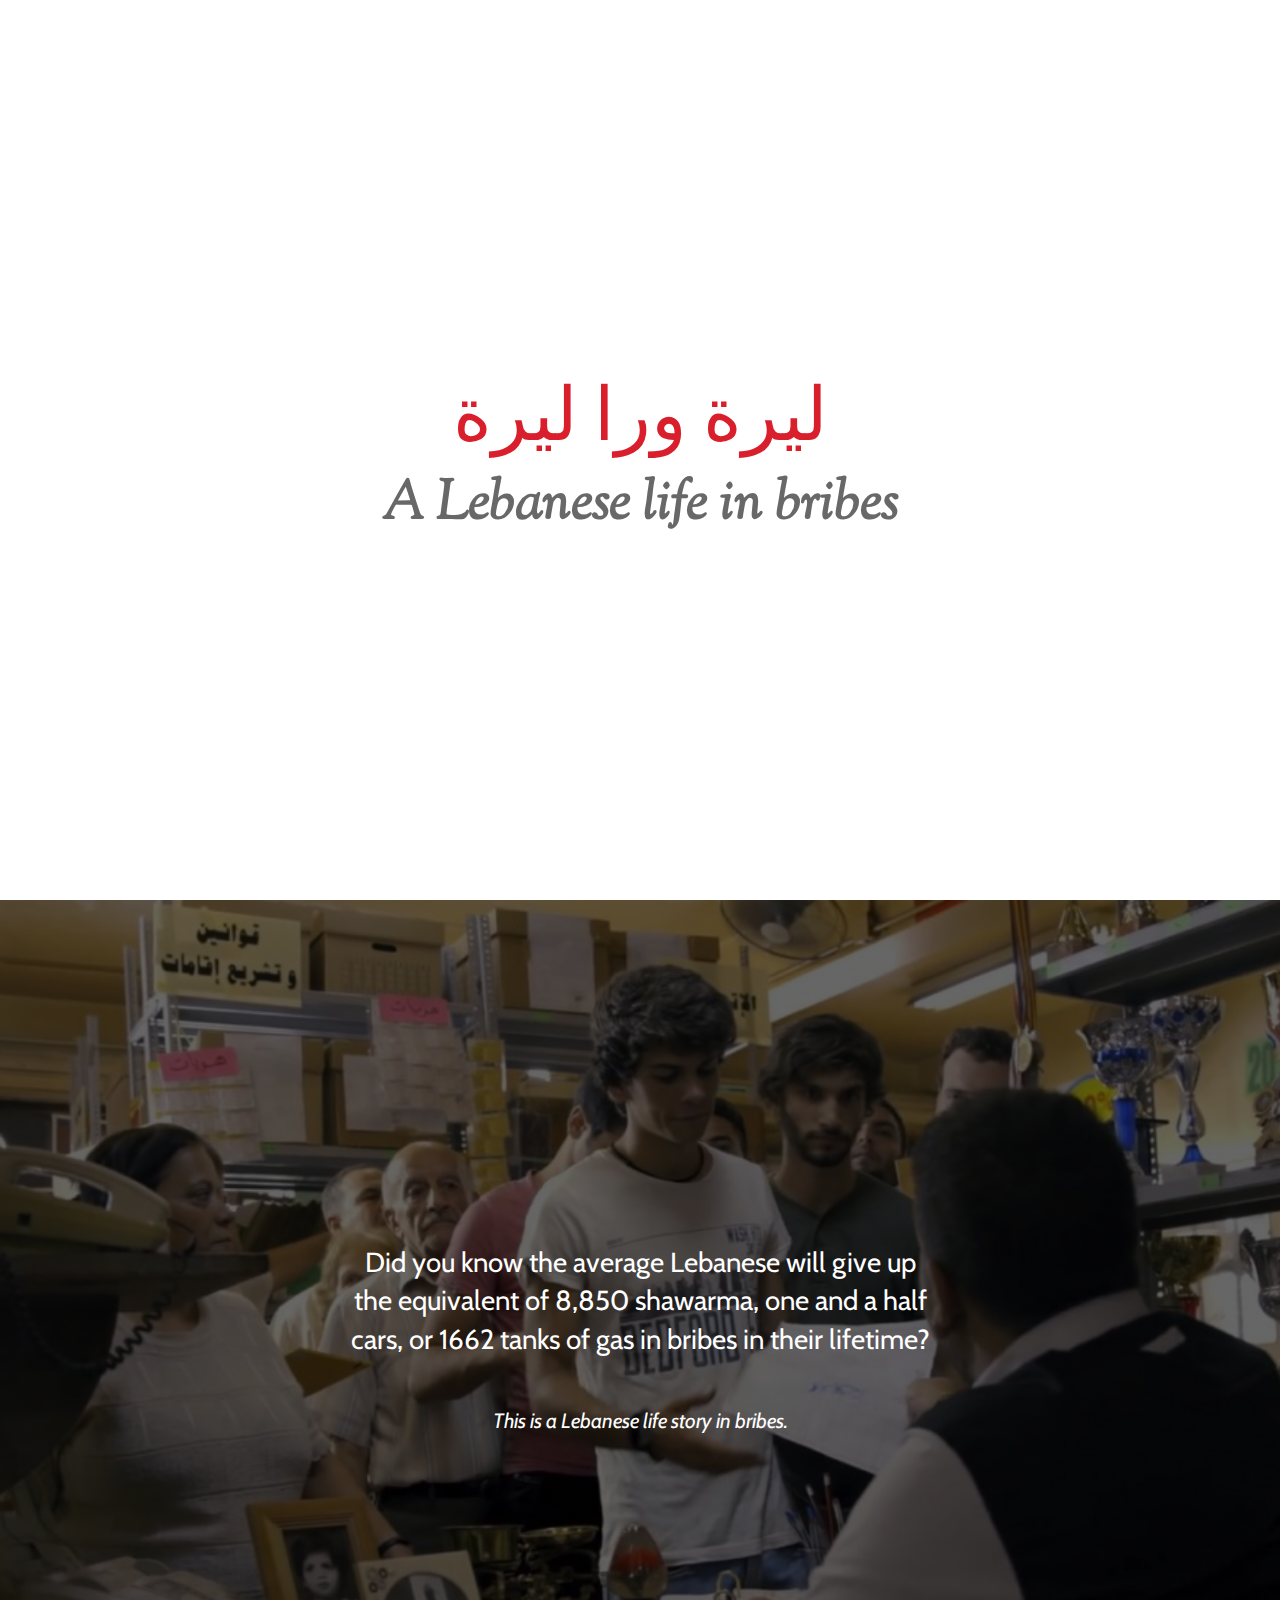
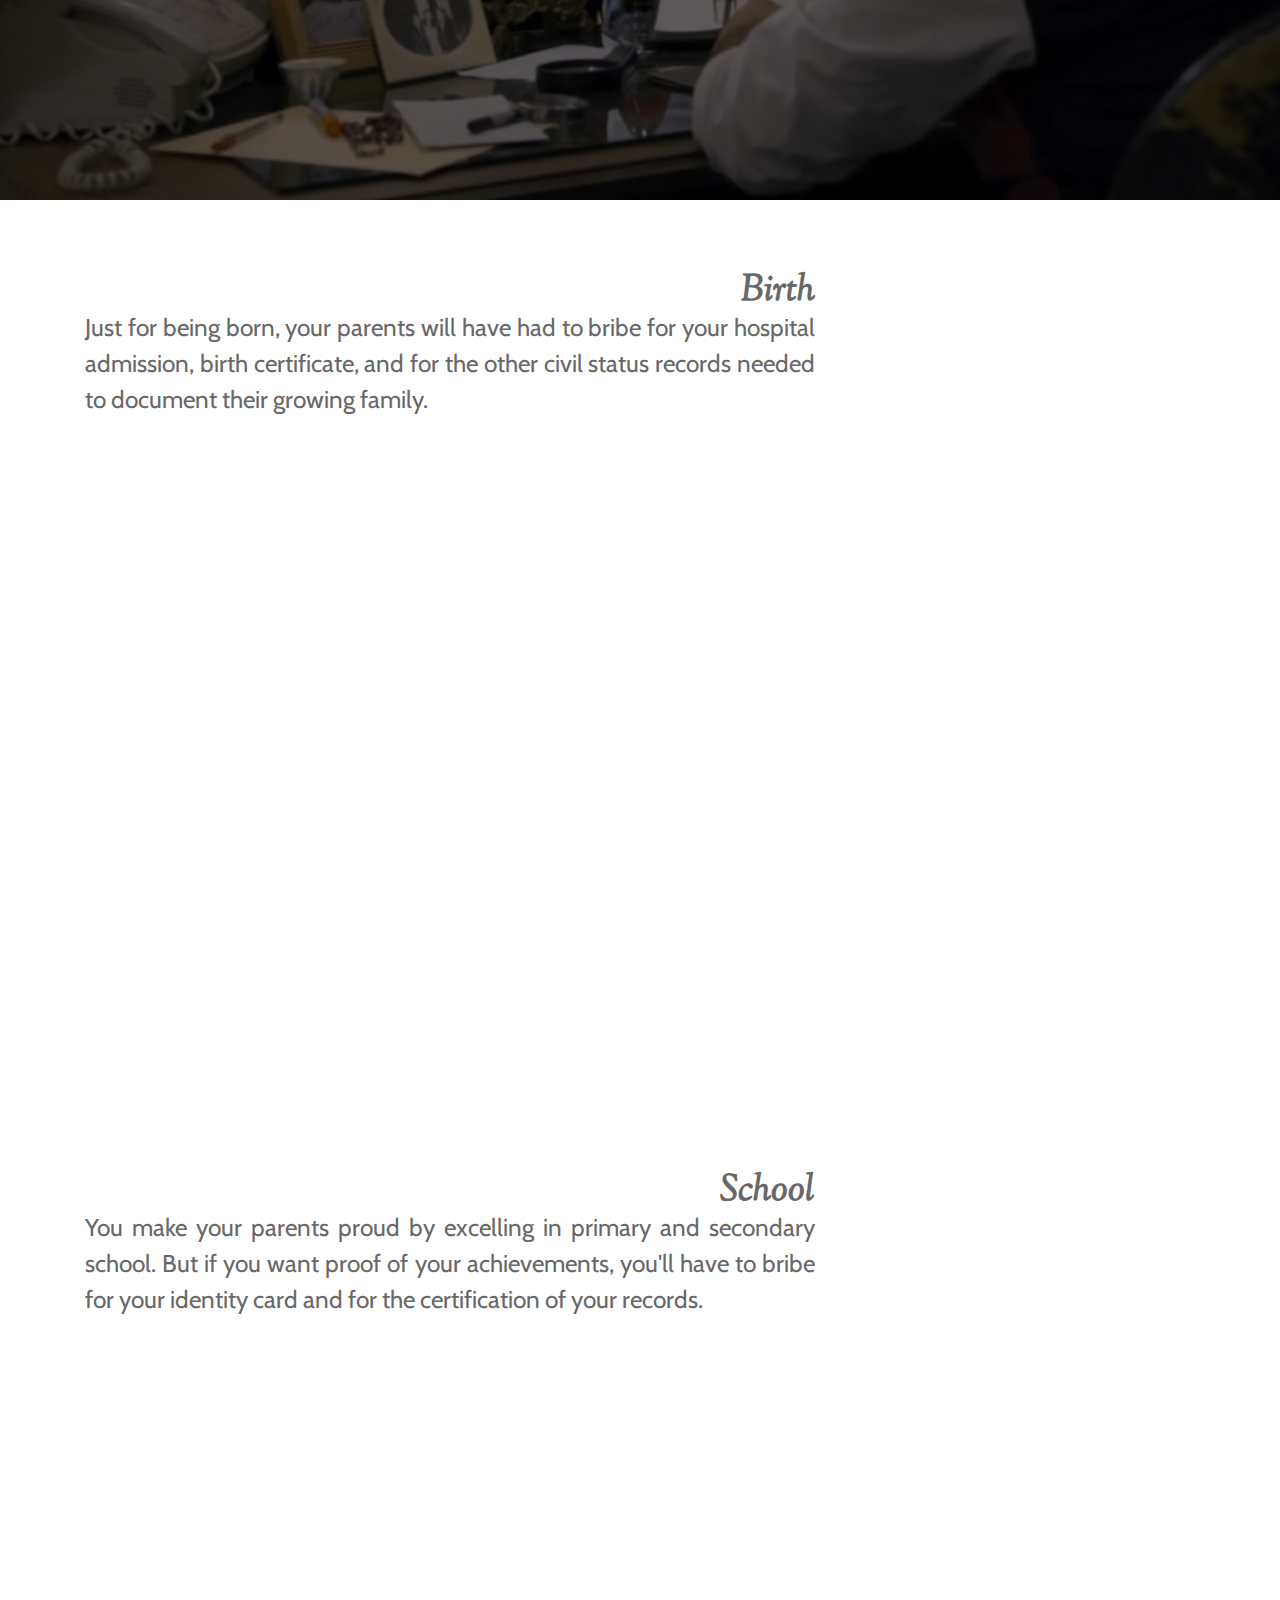
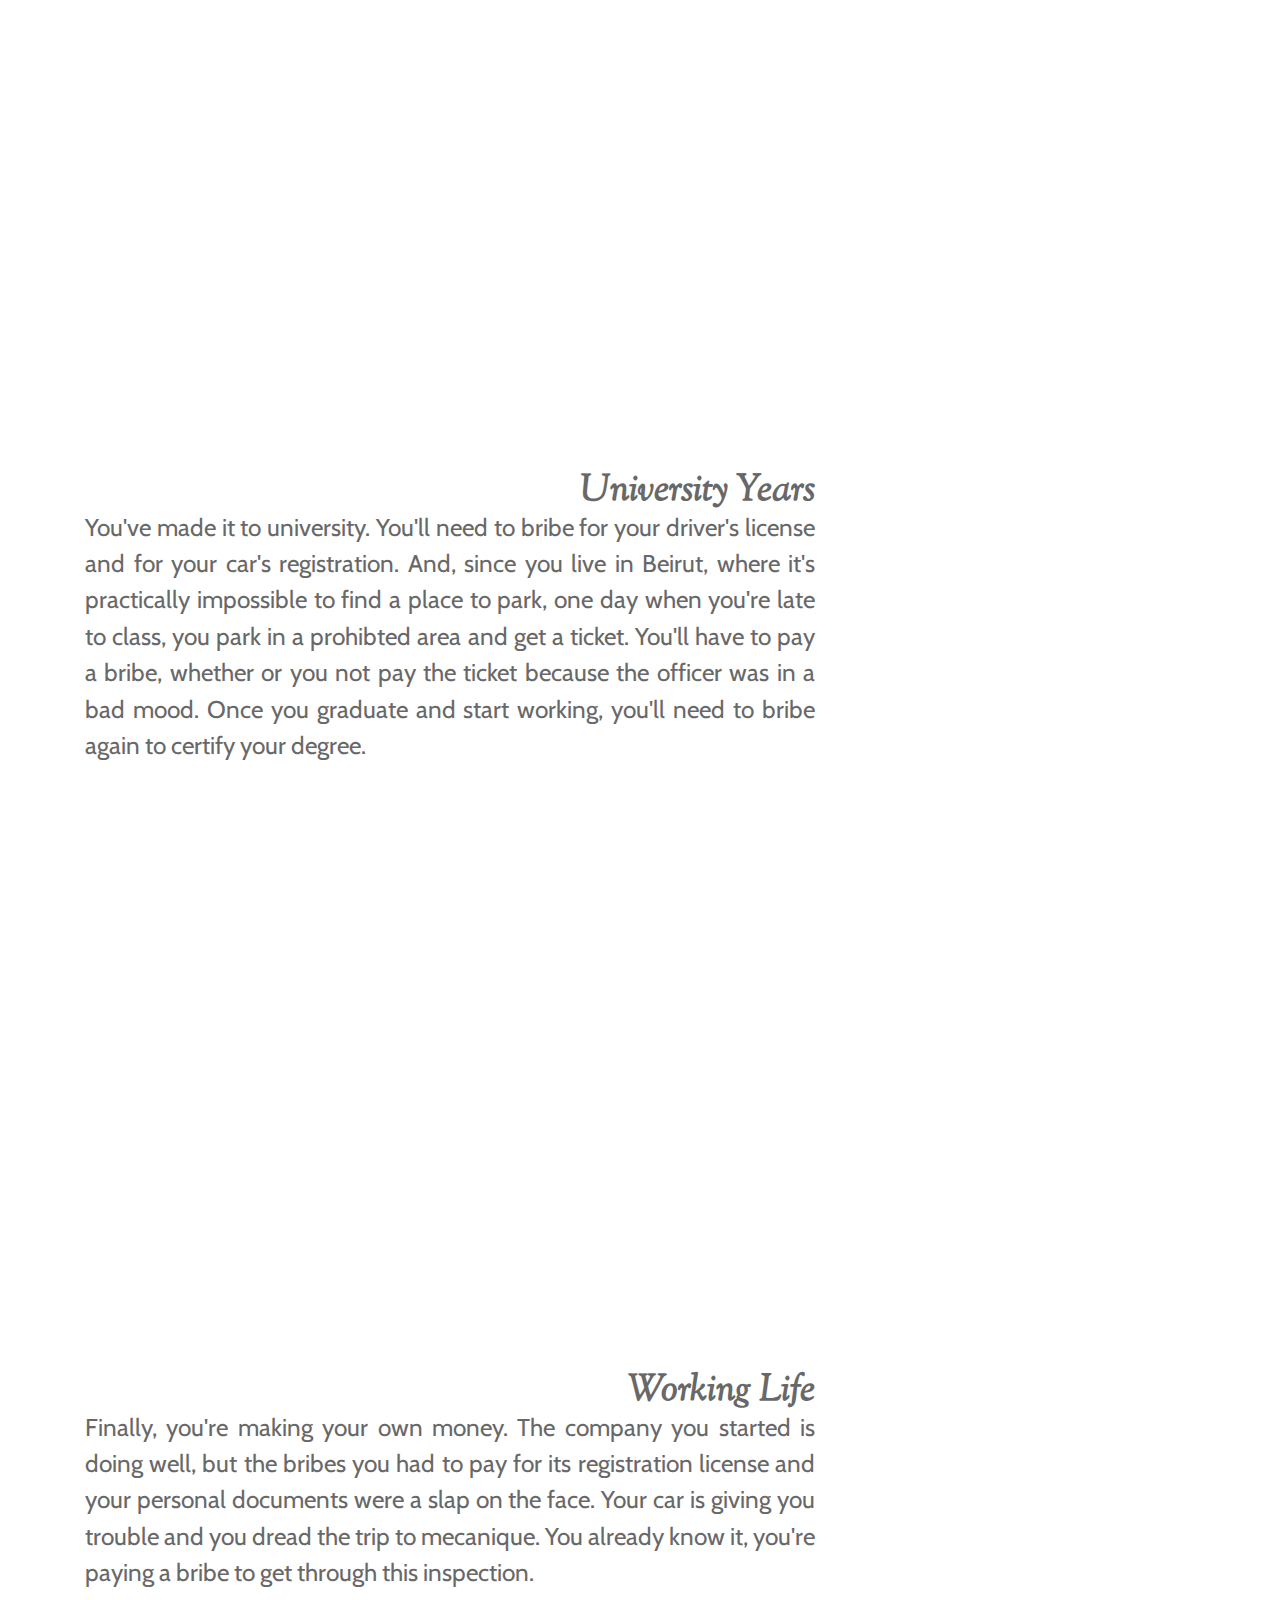
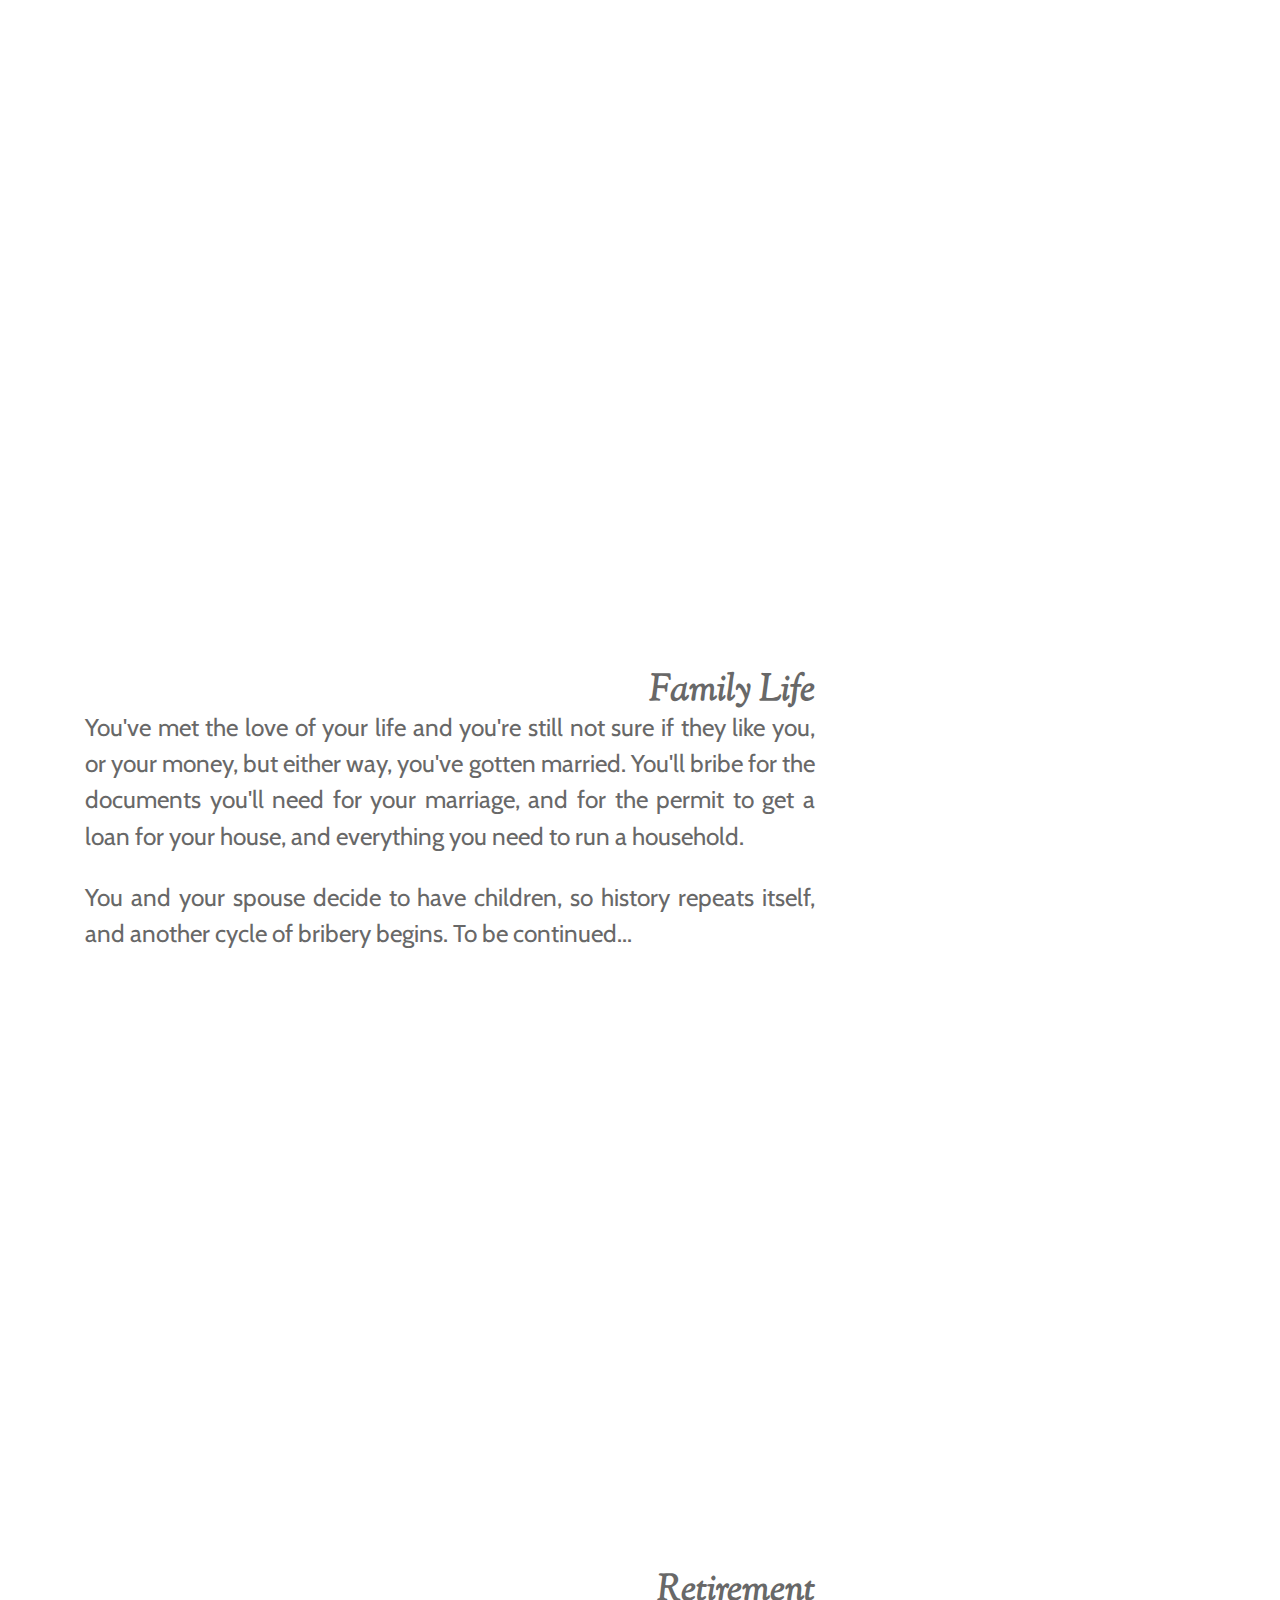
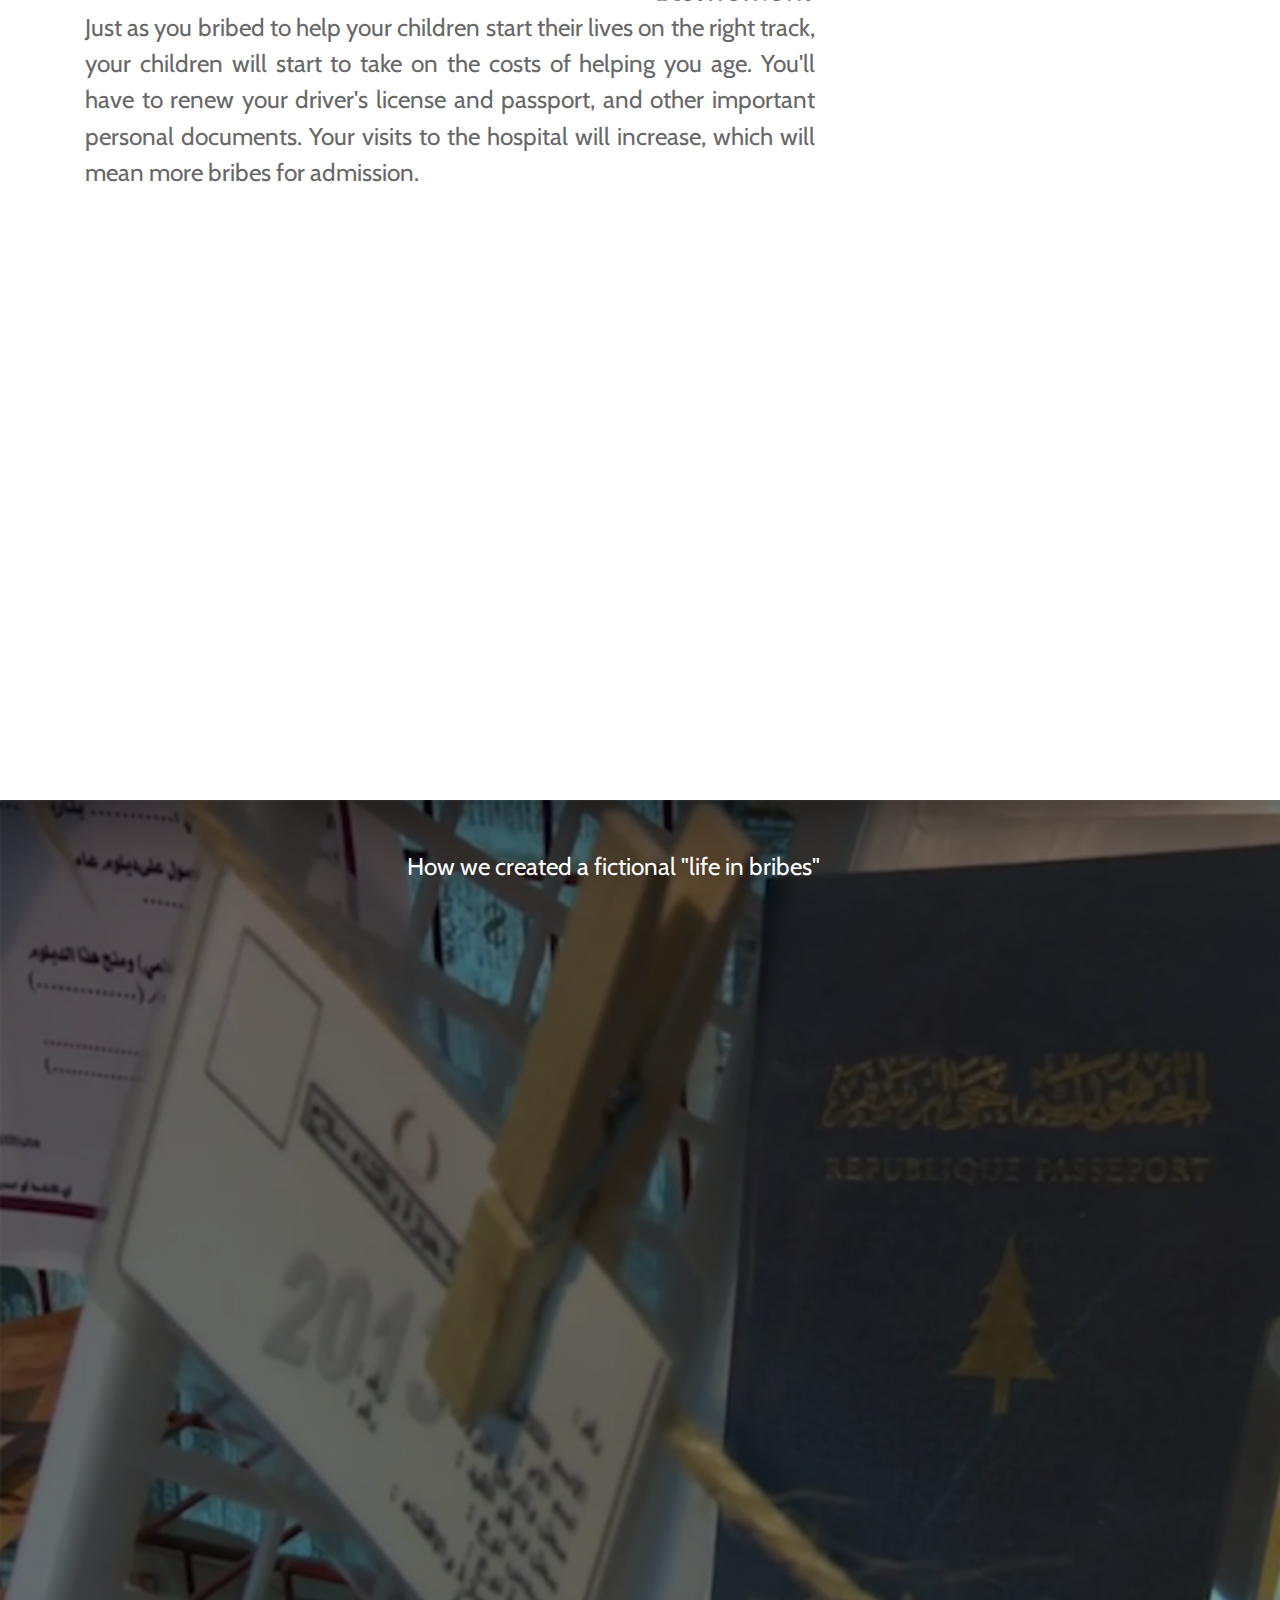
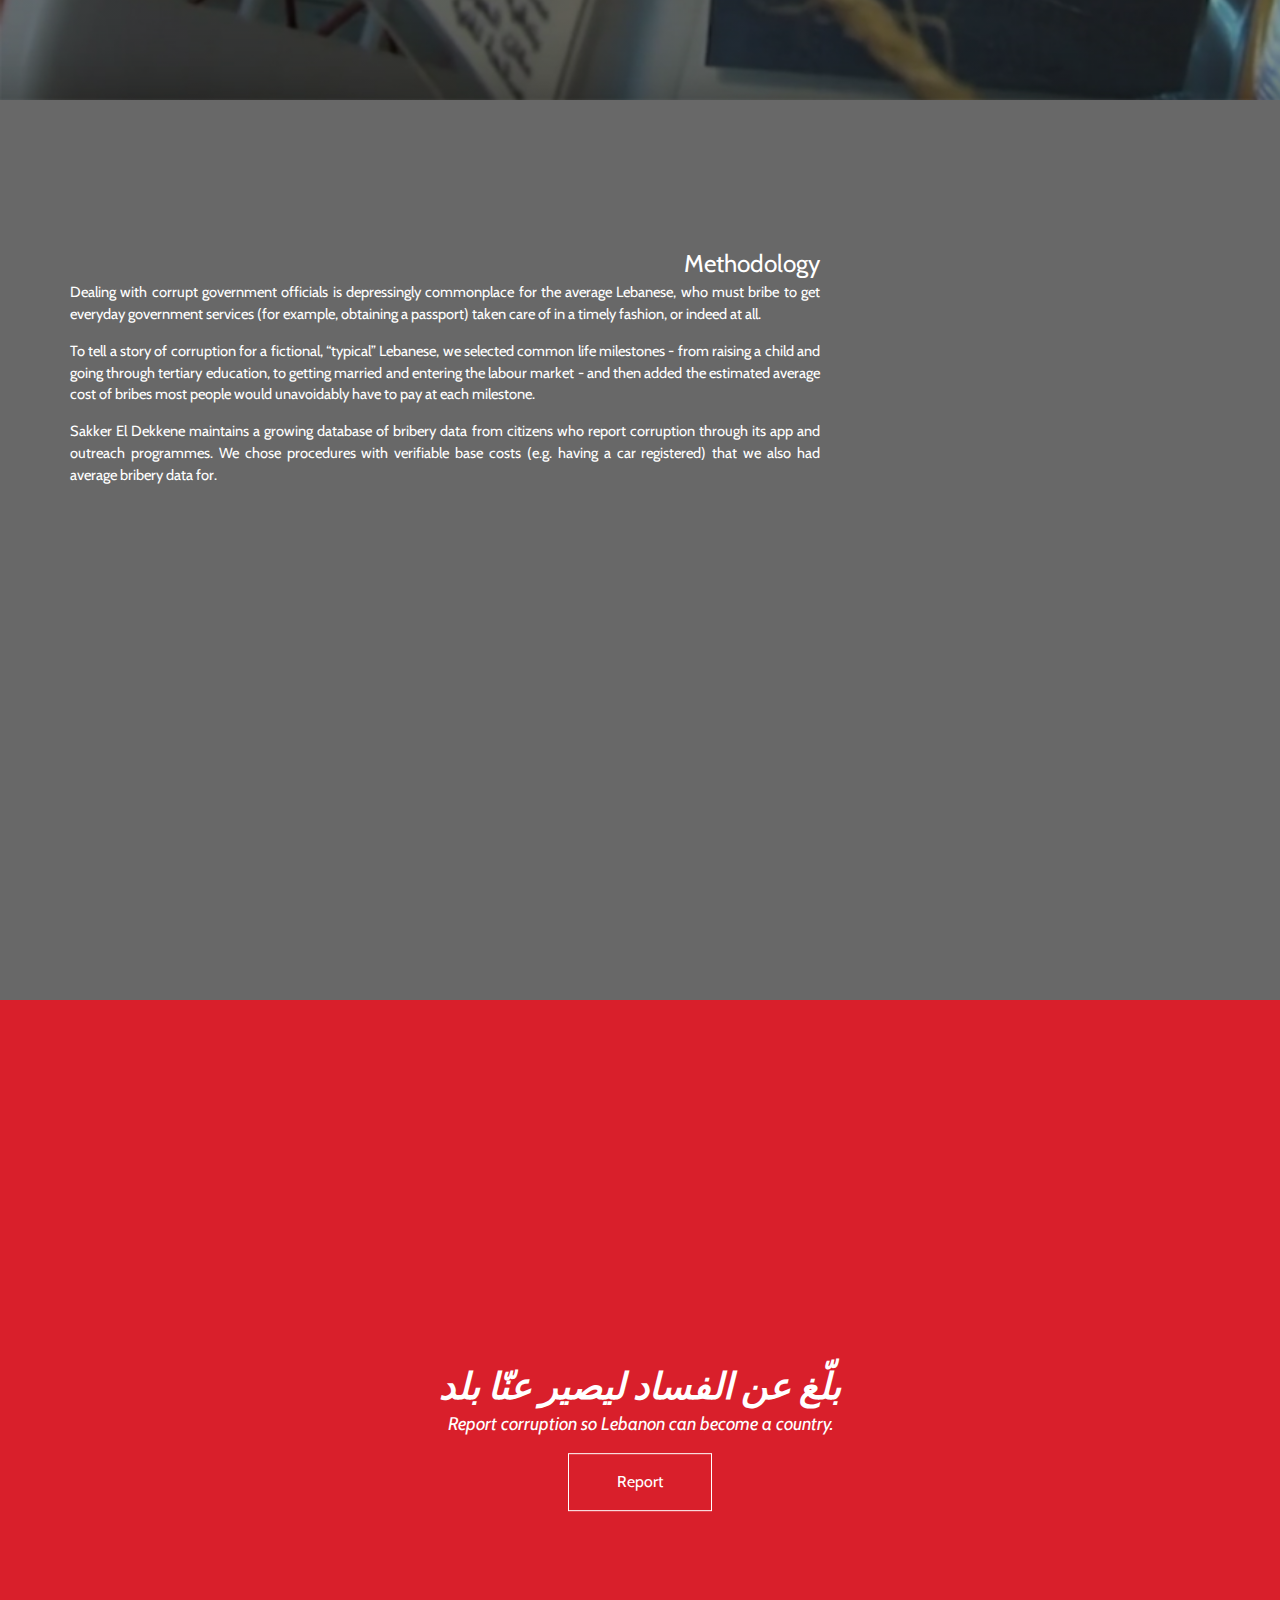
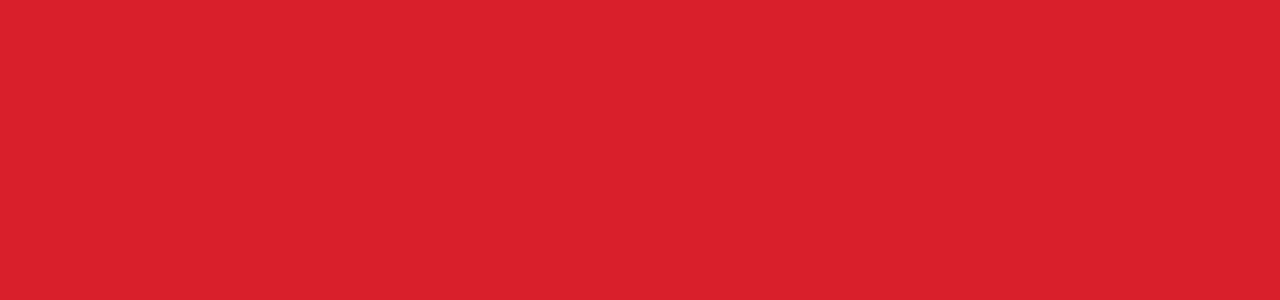
==== index.html @ 716c4559 "first commit" ====
<!DOCTYPE html>
<html xmlns="http://www.w3.org/1999/xhtml">
<head>
  <meta http-equiv="Content-Type" content="text/html; charset=utf-8" />
  <meta name="viewport" content="width=device-width, initial-scale=1, maximum-scale=1">
  <title>A Lebanese life in bribes</title>
  <!-- bower --> 
  <script src="bower_components/jquery/dist/jquery.min.js"></script>
  <script src="bower_components/d3/d3.min.js"></script>
  <script src="bower_components/jquery-countTo/jquery.countTo.js"></script>
  <script src="bower_components/bootstrap/dist/js/bootstrap.min.js"></script>
  <link href='bower_components/bootstrap/dist/css/bootstrap.min.css' rel='stylesheet'/>
  <script src="bower_components/waypoints/lib/jquery.waypoints.min.js"></script>
  <script src="bower_components/waypoints/lib/shortcuts/sticky.min.js"></script>
  <link href='css/style.min.css' rel='stylesheet'/>
</head>
<body>
  <section class="parent fullHeight">
    <div class="child">
      <h1>ليرة ورا ليرة</h1>
      <h2>A Lebanese life in bribes</h2>
    </div>
  </section>
  <section class="section parent fullHeight" id="hero">
     <div class="child">
      <div class="lead">
        <p>
          Did you know the average Lebanese will give up the equivalent of 8,850 shawarma, one and a half cars, or 1662 tanks of gas in bribes in their lifetime?
        </p>
        <p class="small">
          This is a Lebanese life story in bribes. 
        </p> 
      </div>
    </div>
  </section>
  <section class="stages">
      <div class="container">
        <div class="col-md-8">
          <div id="stage-birth" class="fullHeight fullHeightReset">
           <h2>Birth</h2>
            <p>
              Just for being born, your parents will have had to bribe for your hospital admission, birth certificate, and for the other civil status records needed to document their growing family. 
            </p>
          </div>
          <div id = "stage-school" class=" fullHeight fullHeightReset">
            <h2>School</h2>
            <p>
              You make your parents proud by excelling in primary and secondary school. But if you want proof of your achievements, you'll have to bribe for your identity card and for the certification of your records. 
            </p>
          </div>
          <div id="stage-university" class="fullHeight fullHeightReset">
            <h2>University Years</h2>
            <p>
              You've made it to university. You'll need to bribe for your driver's license and for your car's registration. And, since you live in Beirut, where it's practically impossible to find a place to park, one day when you're late to class, you park in a prohibted area and get a ticket. You'll have to pay a bribe, whether or you not pay the ticket because the officer was in a bad mood. Once you graduate and start working, you'll need to bribe again to certify your degree. 
            </p>
          </div>
          <div id="stage-workingLife" class="fullHeight fullHeightReset">
            <h2>Working Life</h2>
            <p>
              Finally, you're making your own money. The company you started is doing well, but the bribes you had to pay for its registration license and your personal documents were a slap on the face. Your car is giving you trouble and you dread the trip to mecanique. You already know it, you're paying a bribe to get through this inspection. 
            </p>
          </div>
          <div id="stage-familyLife" class="fullHeight fullHeightReset">
            <h2>Family Life</h2>
            <p>
              You've met the love of your life and you're still not sure if they like you, or your money, but either way, you've gotten married. You'll bribe for the documents you'll need for your marriage, and for the permit to get a loan for your house, and everything you need to run a household. 
            </p>
            <p>
              You and your spouse decide to have children, so history repeats itself, and another cycle of bribery begins. To be continued... 
            </p> 
          </div>
          <div id="stage-retirement" class="fullHeight fullHeightReset">
            <h2>Retirement</h2>
            <p>
              Just as you bribed to help your children start their lives on the right track, your children will start to take on the costs of helping you age. You'll have to renew your driver's license and passport, and other important personal documents. Your visits to the hospital will increase, which will mean more bribes for admission. 
            </p>
          </div>
        </div>
      <div class="col-md-4" > 
        <div id="data">
        </div>       
      </div>
    </div>
  </section>
  <section class="section fullHeight" id="breakdown">
    <div class="container">
      <div class="row">
        <div class="col-md-8">
        <h3>How we created a fictional "life in bribes"</h3>
        <div id="treemap"></div>


        </div>
      </div>
    </div>
  </section>
    <section class="section fullHeight" id="methodology">
    <div class="container">
      <div class="row">
        <div class="col-md-8">
          <h3>Methodology</h3>
          <p>
            Dealing with corrupt government officials is depressingly commonplace for the average Lebanese, who must bribe to get everyday government services (for example, obtaining a passport) taken care of in a timely fashion, or indeed at all.
          </p>
          <p>
             To tell a story of corruption for a fictional, “typical” Lebanese, we selected common life milestones - from raising a child and going through tertiary education, to getting married and entering the labour market - and then added the estimated average cost of bribes most people would unavoidably have to pay at each milestone. 
          </p>
          <p>
            Sakker El Dekkene maintains a growing database of bribery data from citizens who report corruption through its app and outreach programmes. We chose procedures with verifiable base costs (e.g. having a car registered) that we also had average bribery data for. 
          </p>


        </div>
      </div>
    </div>
  </section>
  <section class="section parent fullHeight report" id="callToAction">
    <div class="child">
      <h2>بلّغ عن الفساد ليصير عنّا بلد</h2>
      <h3>Report corruption so Lebanon can become a country.</h3>
      <div class="report-buttons">
        <a class="reportButton" href="https://www.sakkera.com/" target="_blank" title="Sakkera">
          Report
        </a>
      </div>
    </div>
  </section>
  <footer  class="footer visible-xs visible-sm" id="footer">
    <div class="container">
      <div class="col-md-12" id="mobileCounter">
        <!-- mobile --> 
      </div>
    </div>
  </footer>
<!-- do not delete! -->
<!-- <footer class="invisible">
  <aside>
  </aside>
</footer>   -->
<script src="js/main.js"></script>
<script src="js/treemap.js"></script>
</body>
</html>
---- css/style.min.css ----
@import "https://fonts.googleapis.com/css?family=Sorts+Mill+Goudy|Cabin:400,400italic";html,body,div,span,applet,object,iframe,h1,h2,h3,h4,h5,h6,p,blockquote,pre,a,abbr,acronym,address,big,cite,code,del,dfn,em,img,ins,kbd,q,s,samp,small,strike,strong,sub,sup,tt,var,b,u,i,center,dl,dt,dd,ol,ul,li,fieldset,form,label,legend,table,caption,tbody,tfoot,thead,tr,th,td,article,aside,canvas,details,embed,figure,figcaption,footer,header,hgroup,menu,nav,output,ruby,section,summary,time,mark,audio,video{margin:0;padding:0;border:0;font-size:100%;font:inherit;vertical-align:baseline}article,aside,details,figcaption,figure,footer,header,hgroup,menu,nav,section{display:block}body{line-height:1}ol,ul{list-style:none}blockquote,q{quotes:none}blockquote:before,blockquote:after,q:before,q:after{content:'';content:none}table{border-collapse:collapse;border-spacing:0}.serif{font-family:'Sorts Mill Goudy',serif}.sansSerif{font-family:Cabin,sans-serif}.italic{font-style:italic}body{margin:0;color:#686868;line-height:1.5;font-size:16px;font-family:Cabin,sans-serif}h1{color:#d91f2b;font-size:4em;margin:0;text-align:center;font-family:'Sorts Mill Goudy',serif}h2{color:#686868;font-size:3em;font-weight:700;text-align:center;font-style:italic;margin-top:0;font-family:'Sorts Mill Goudy',serif;line-height:1}p{padding-bottom:1em}.stuck{margin:0;height:auto;position:fixed;top:0;z-index:10000;padding-top:2em}.table,#runningTotal{font-size:.6em;margin-left:2em;color:#b1b1b1}#runningTotal{padding-left:.5em}.table>tbody>tr>td,.table>tbody>tr>th,.table>tfoot>tr>td,.table>tfoot>tr>th,.table>thead>tr>td,.table>thead>tr>th{border-color:#cbcacb}table.hidden{display:none}table.visible{display:inline}.fullHeight{height:100vh!important}.parent{position:relative!important}.child{position:absolute!important;top:50%!important;left:50%!important;transform:translate(-50%,-50%)!important}#stage-birth h2,#stage-school h2,#stage-university h2,#stage-workingLife h2,#stage-familyLife h2,#stage-retirement h2{margin-bottom:0;text-align:right;font-size:1.5em;padding-top:2em}section#hero{background-image:linear-gradient(rgba(0,0,0,.6),rgba(0,0,0,.6)),url(../assets/hero.jpg);background-size:cover;position:relative;color:#fff!important}section#breakdown{background-image:linear-gradient(rgba(0,0,0,.4),rgba(0,0,0,.4)),url(../assets/breakdown.jpg);background-size:cover;position:relative;color:#fff!important}section#hero p.small{color:#fff!important;font-size:75%;padding-top:1em;font-style:italic}div.lead{font-size:1.5em;padding:1em;margin:0 auto;text-align:center}section div{font-size:1.15em;text-align:justify}table#table-breakdown{font-size:.25em}section#methodology{background:#686868;color:#fff}section#methodology h3,section#breakdown h3{color:#fff;text-align:right;margin-top:2em}section#methodology p{font-size:.6em}section.report{background:#d91f2b;color:#fff;padding:4em 0 6em 0;text-align:center}section.report h2{font-size:2em;color:#fff}section.report h3{font-size:1em;font-weight:400;font-style:italic;text-align:center}div.report-buttons{margin:0 auto;text-align:center}a.reportButton,a.methodologyButton{border:1px solid #fff;display:inline-block;padding:1em 3em;background:#d91f2b;color:#fff;margin:1em;font-size:.75em;font-family:Cabin,sans-serif;text-decoration:none}a.reportButton:hover,a.reportButton:focus,a.reportButton:active,a.methodologyButton:hover,a.methodologyButton:focus,a.methodologyButton:active{background:#fff;color:#d91f2b}footer{background:#d91f2b;padding:1em;color:#fff}.birth,.school,.university,.workingLife,.familyLife,.retirement{opacity:0}.invisible{border:none}@media (max-width:768px){h1{font-size:3em}h2{font-size:2em}div.lead{width:100%;font-size:1.25em;font-weight:700;padding:0}.child{width:90%}div.inner p{font-size:14px}div.lead .small{font-size:100%}div.inner{width:initial}section div{padding:initial;font-size:1em}section div.child{padding:0;top:40%!important}div.report-buttons{padding-top:0}section.report h2,section.report h3{margin-bottom:0}}@media (min-width:768px){div.inner p{font-size:1em}}
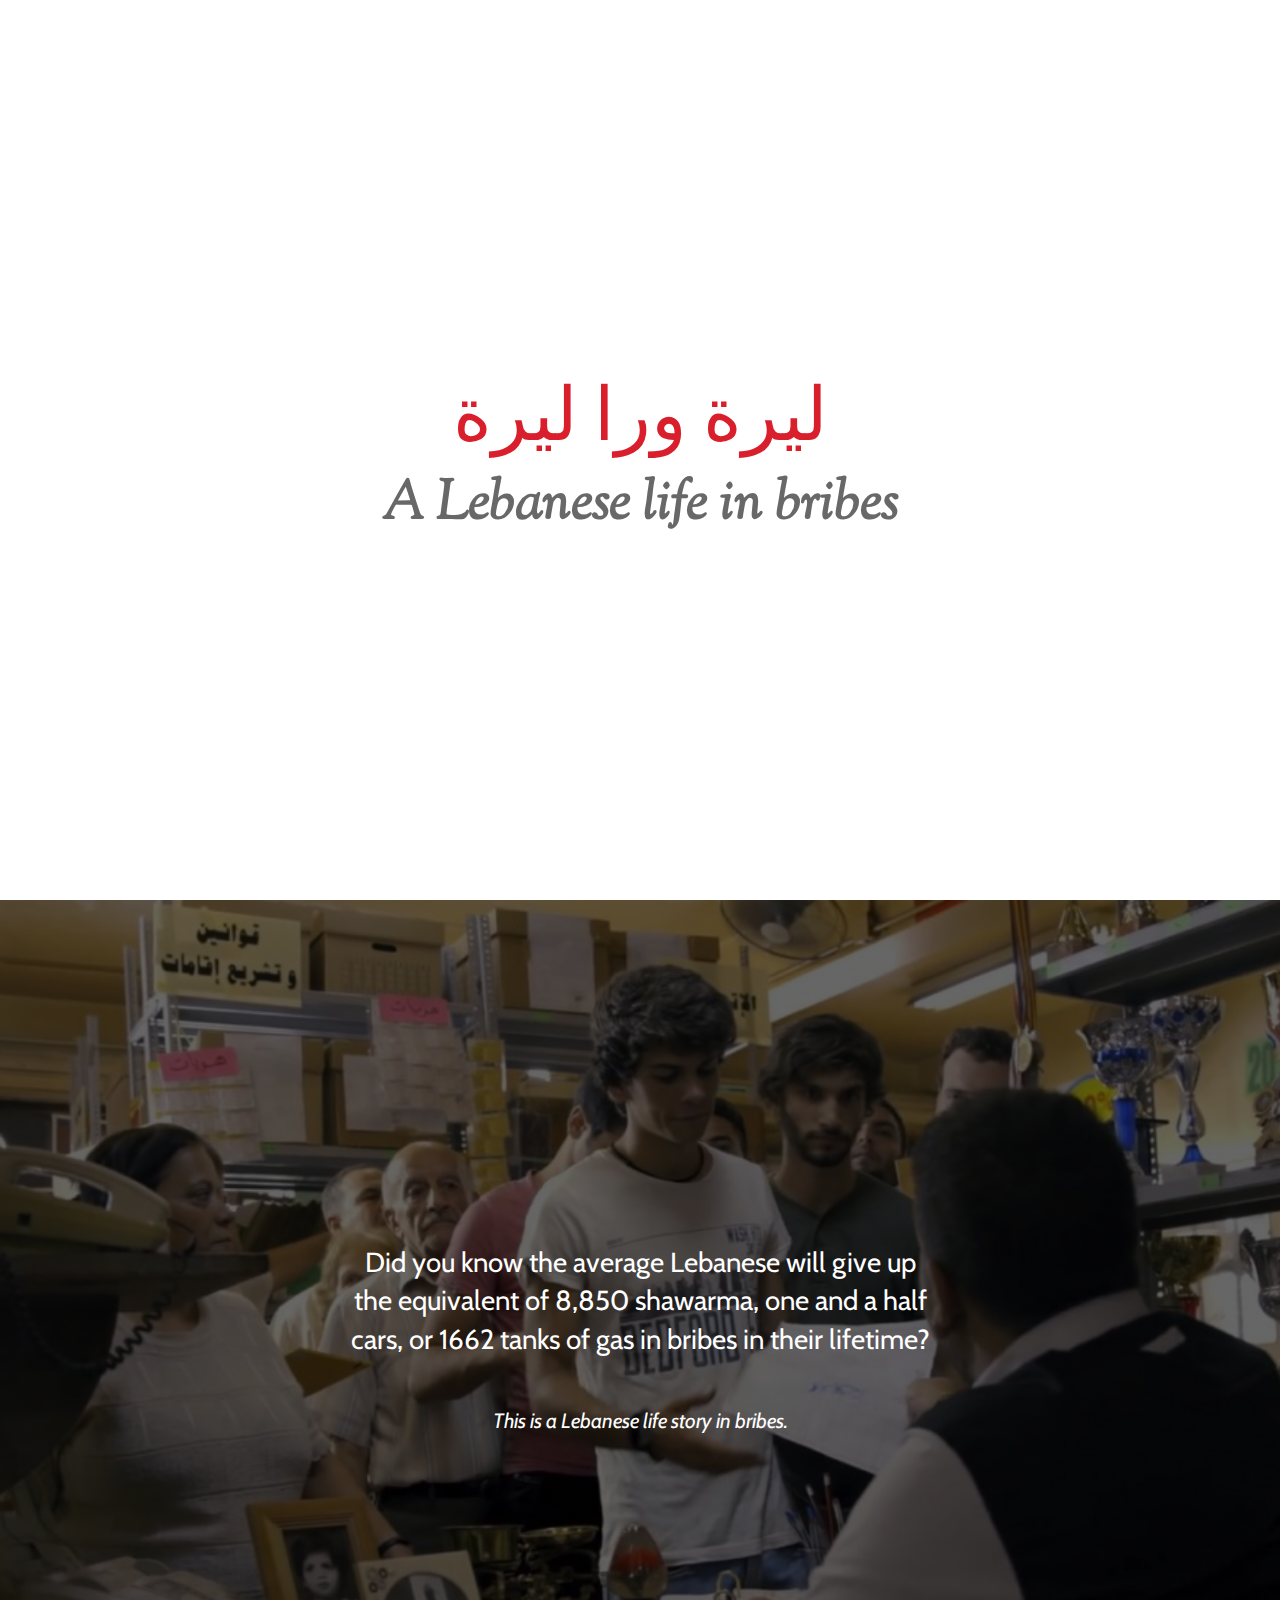
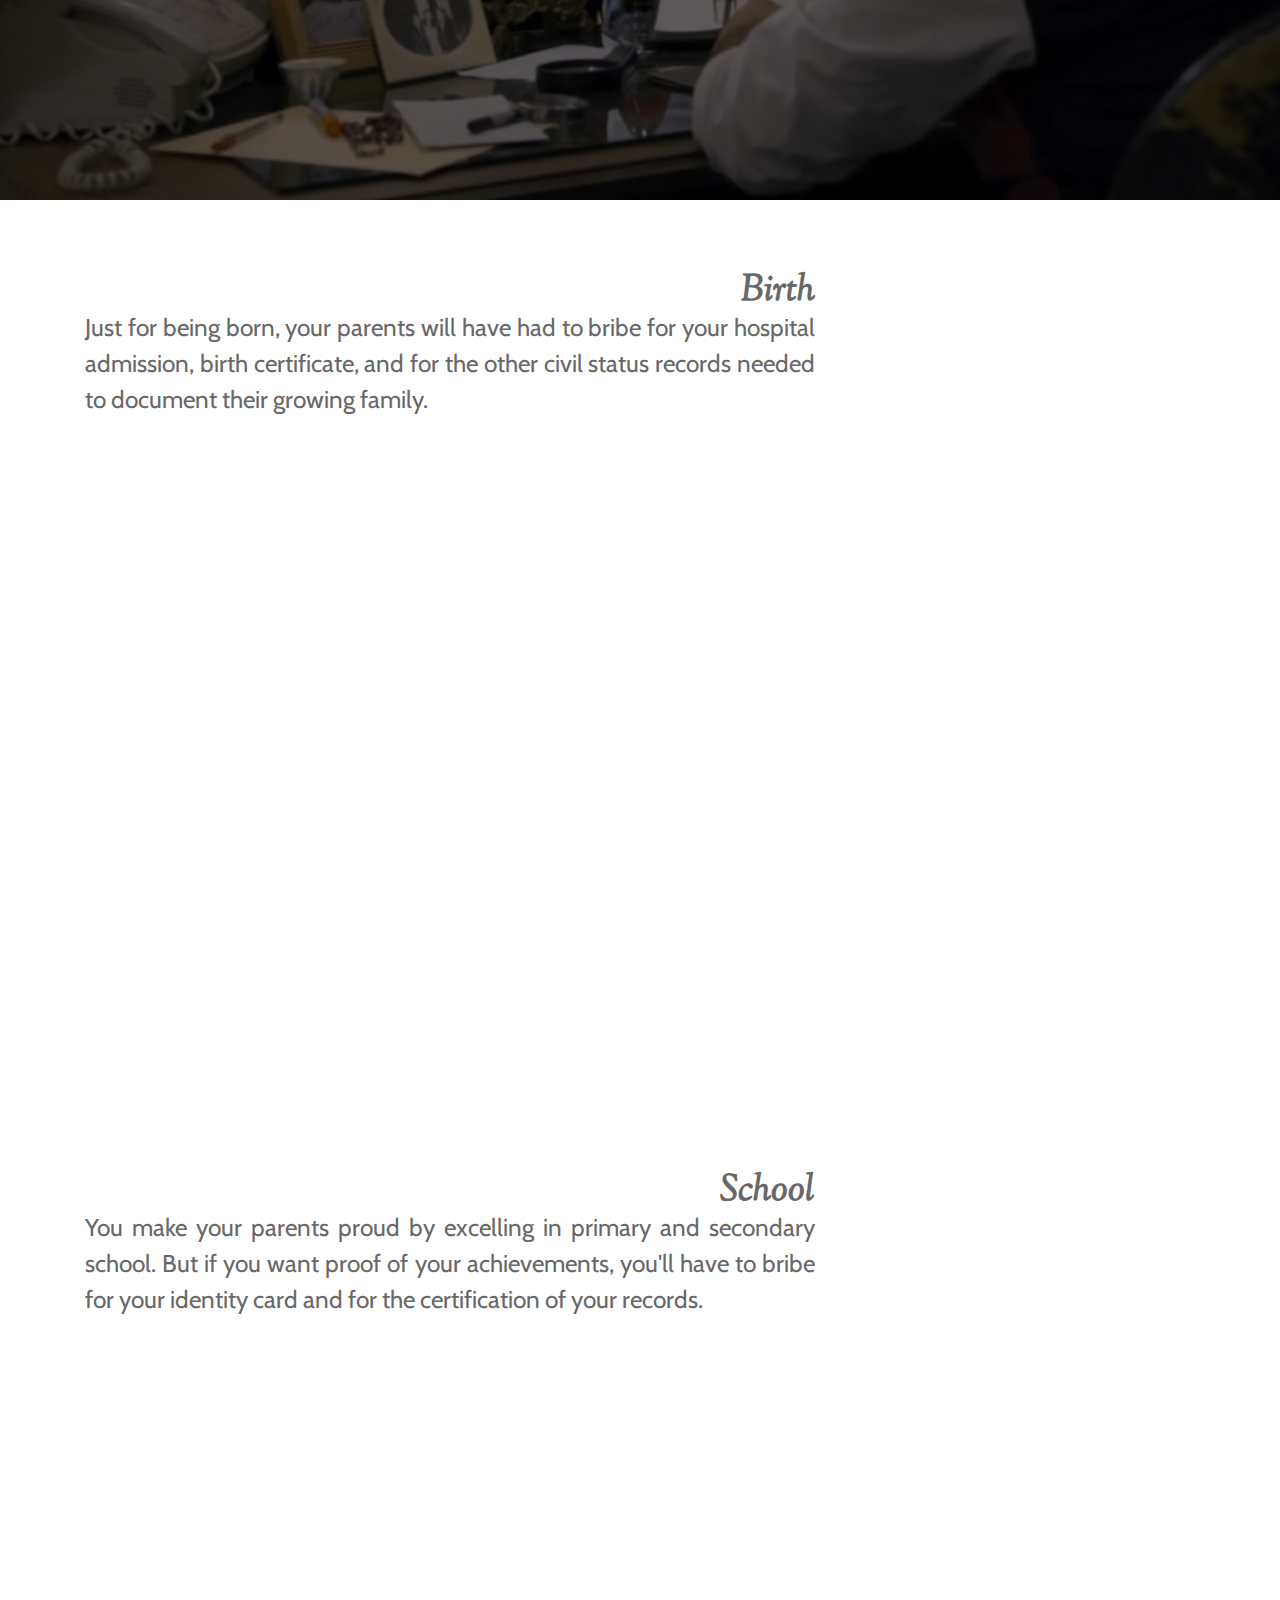
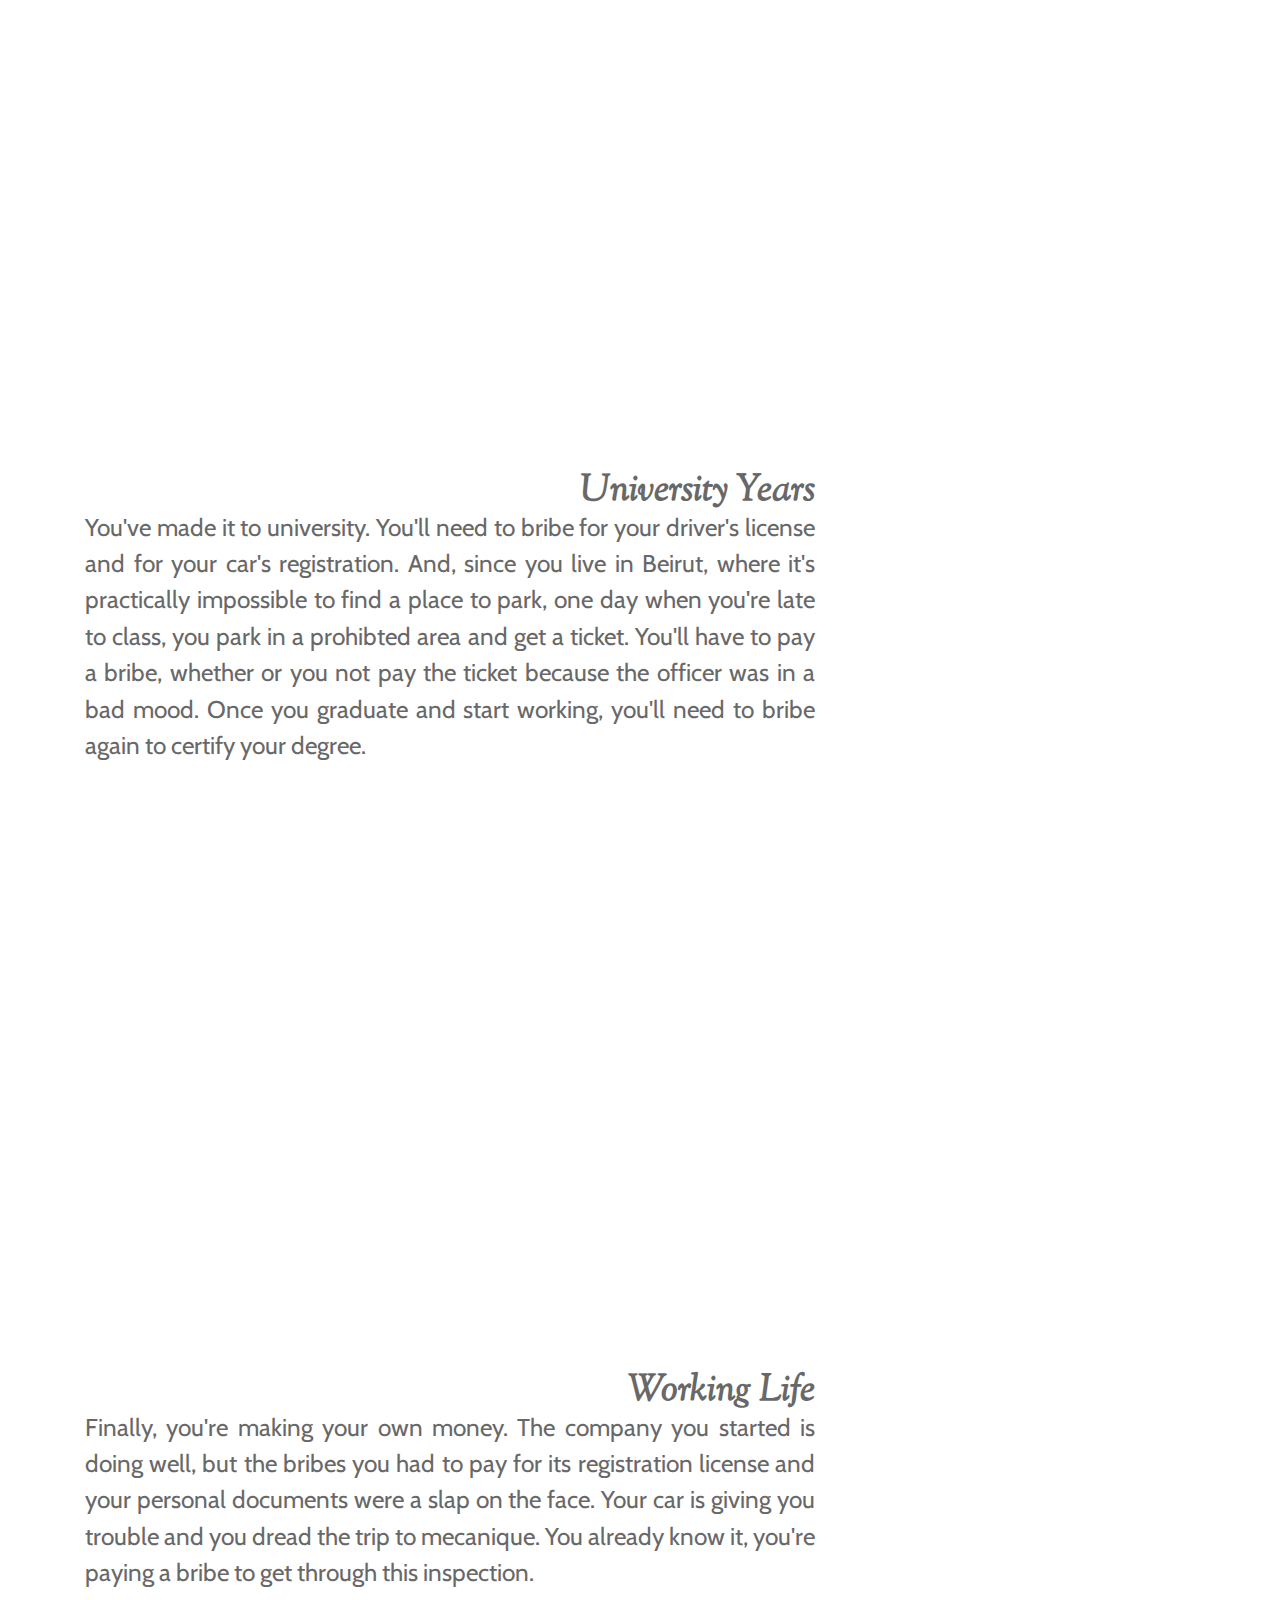
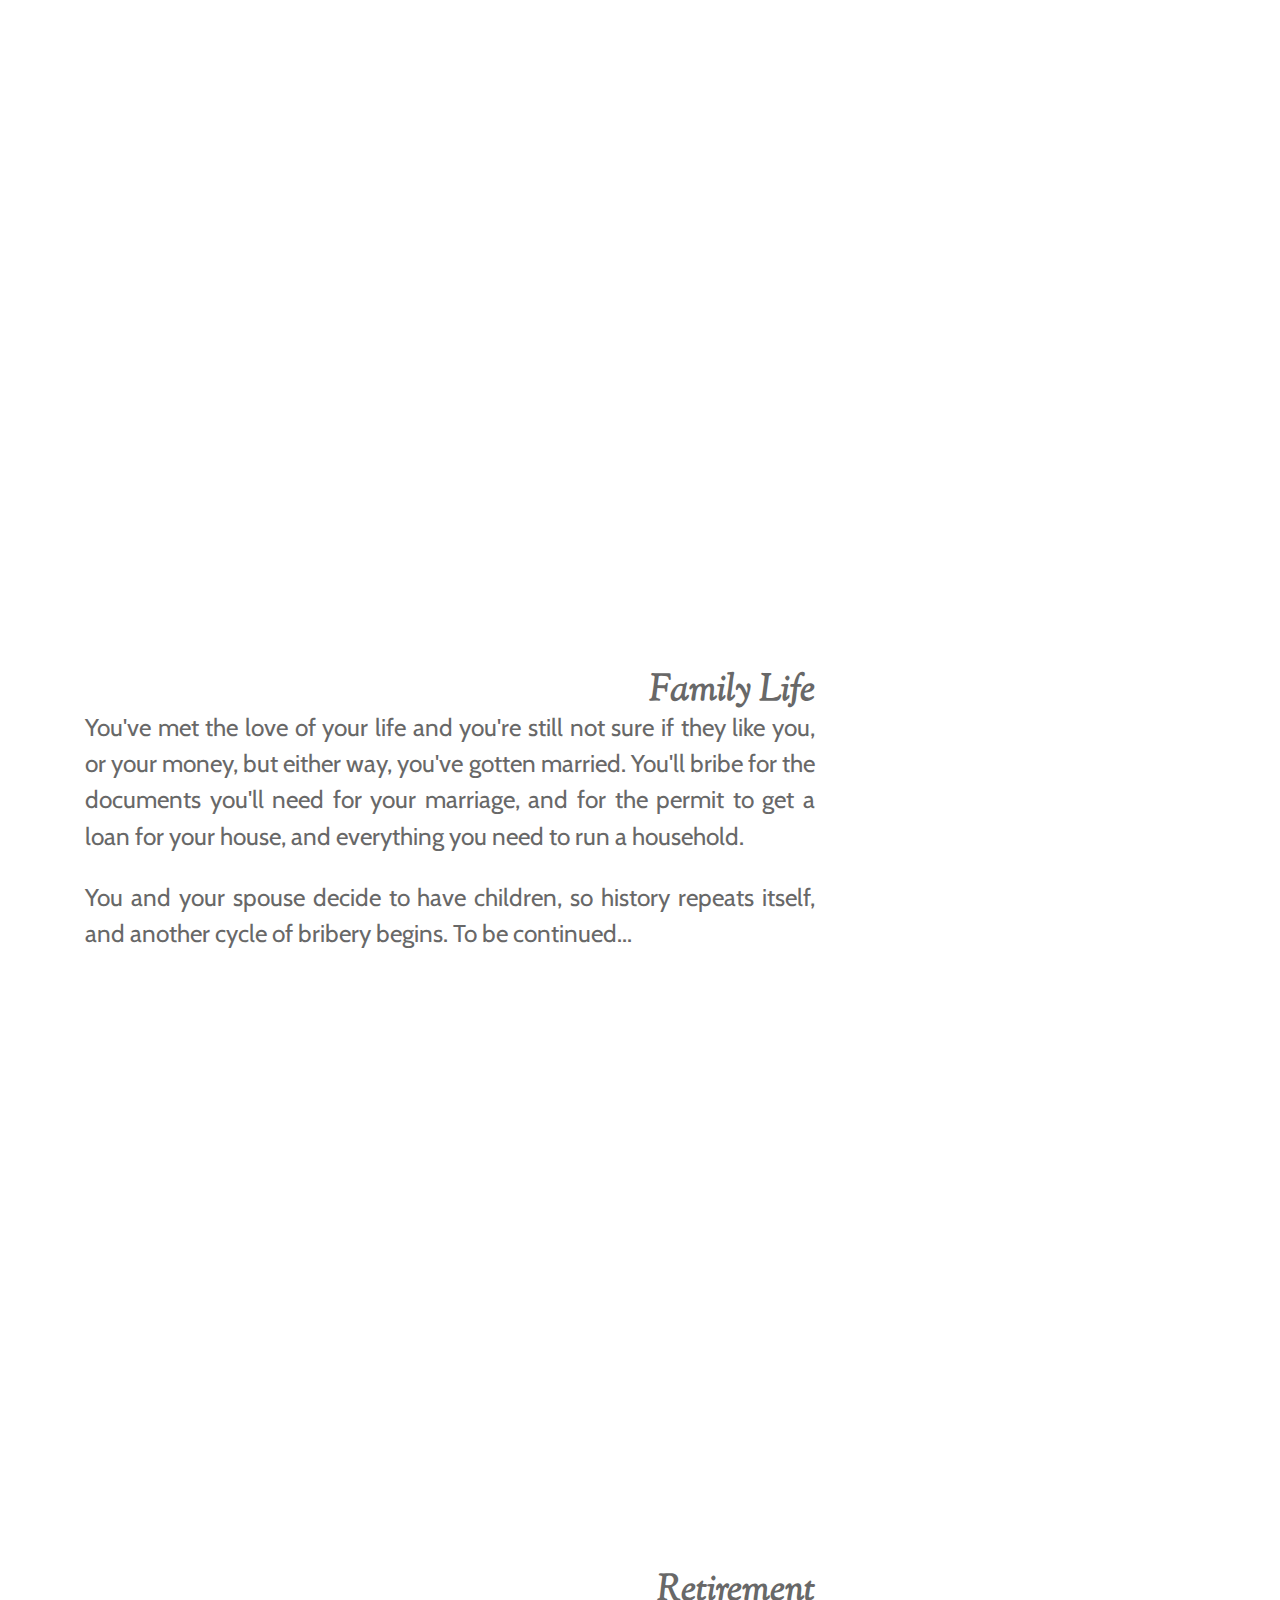
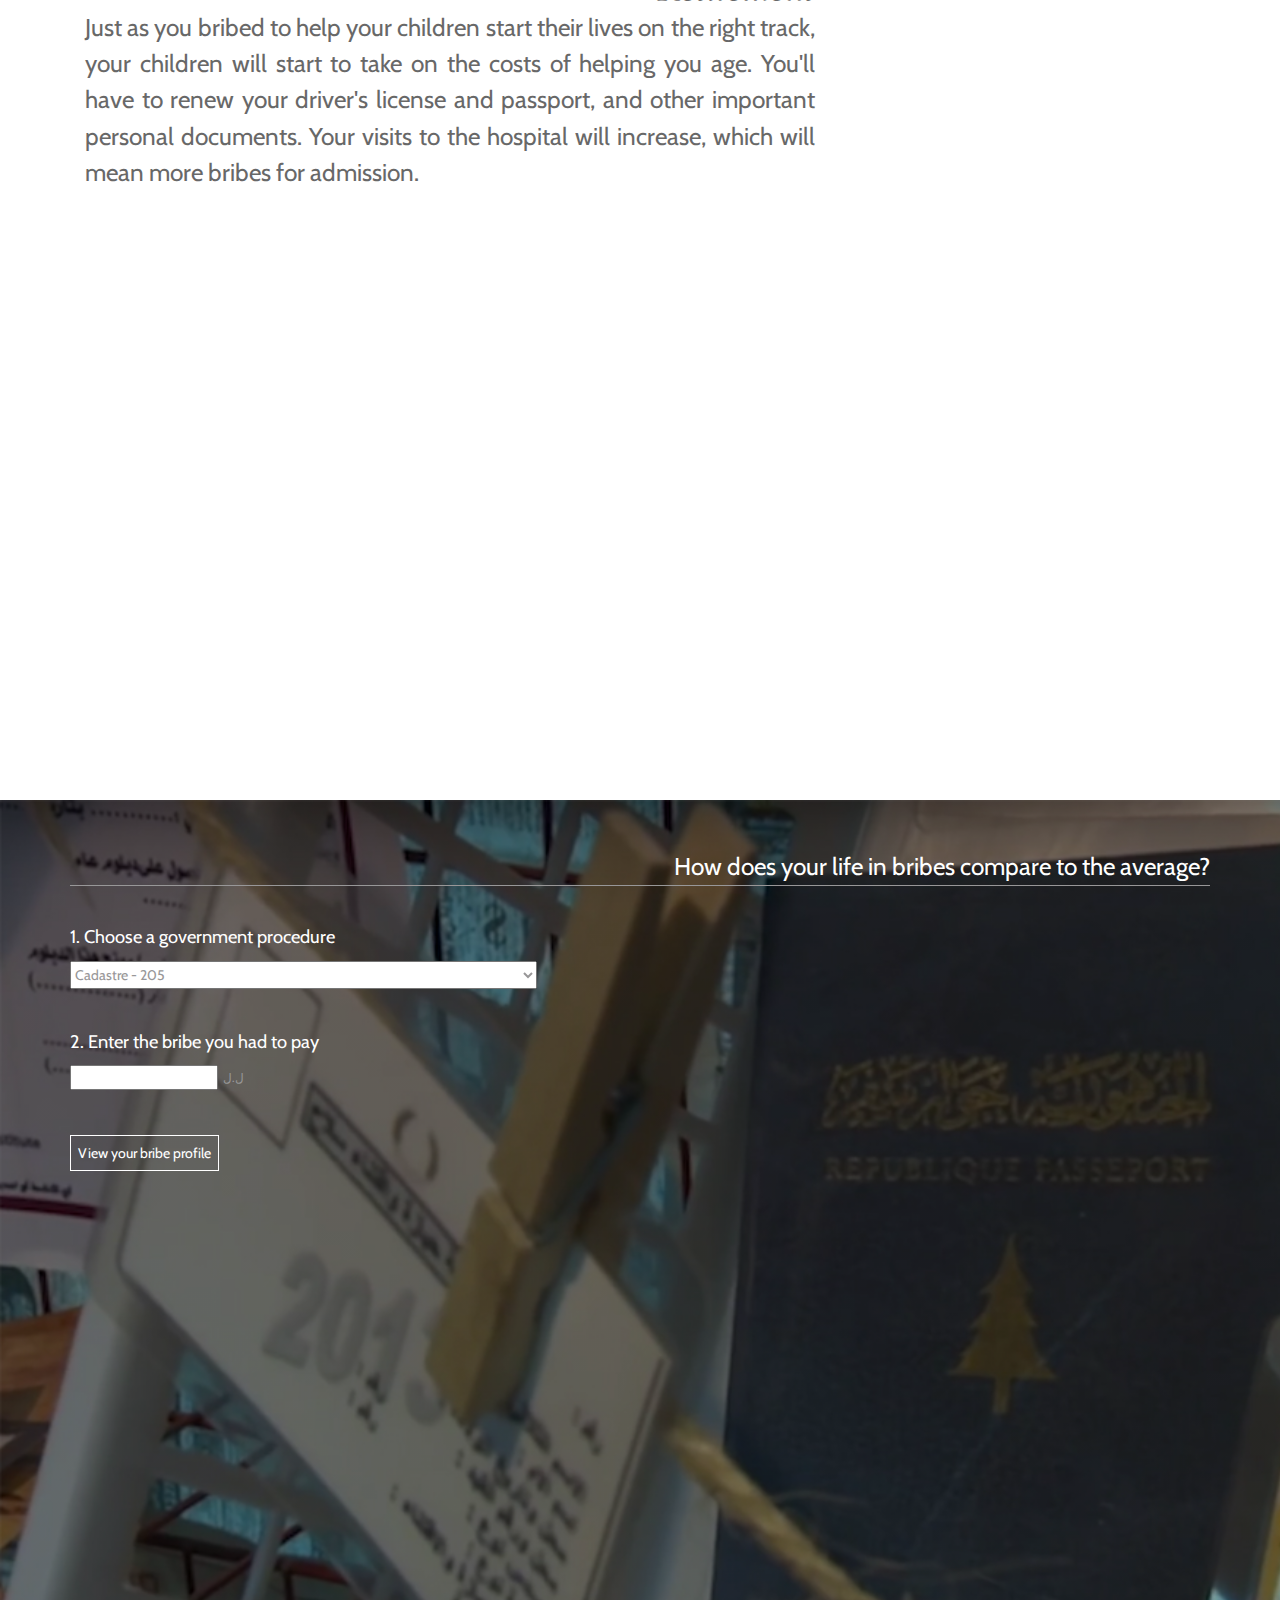
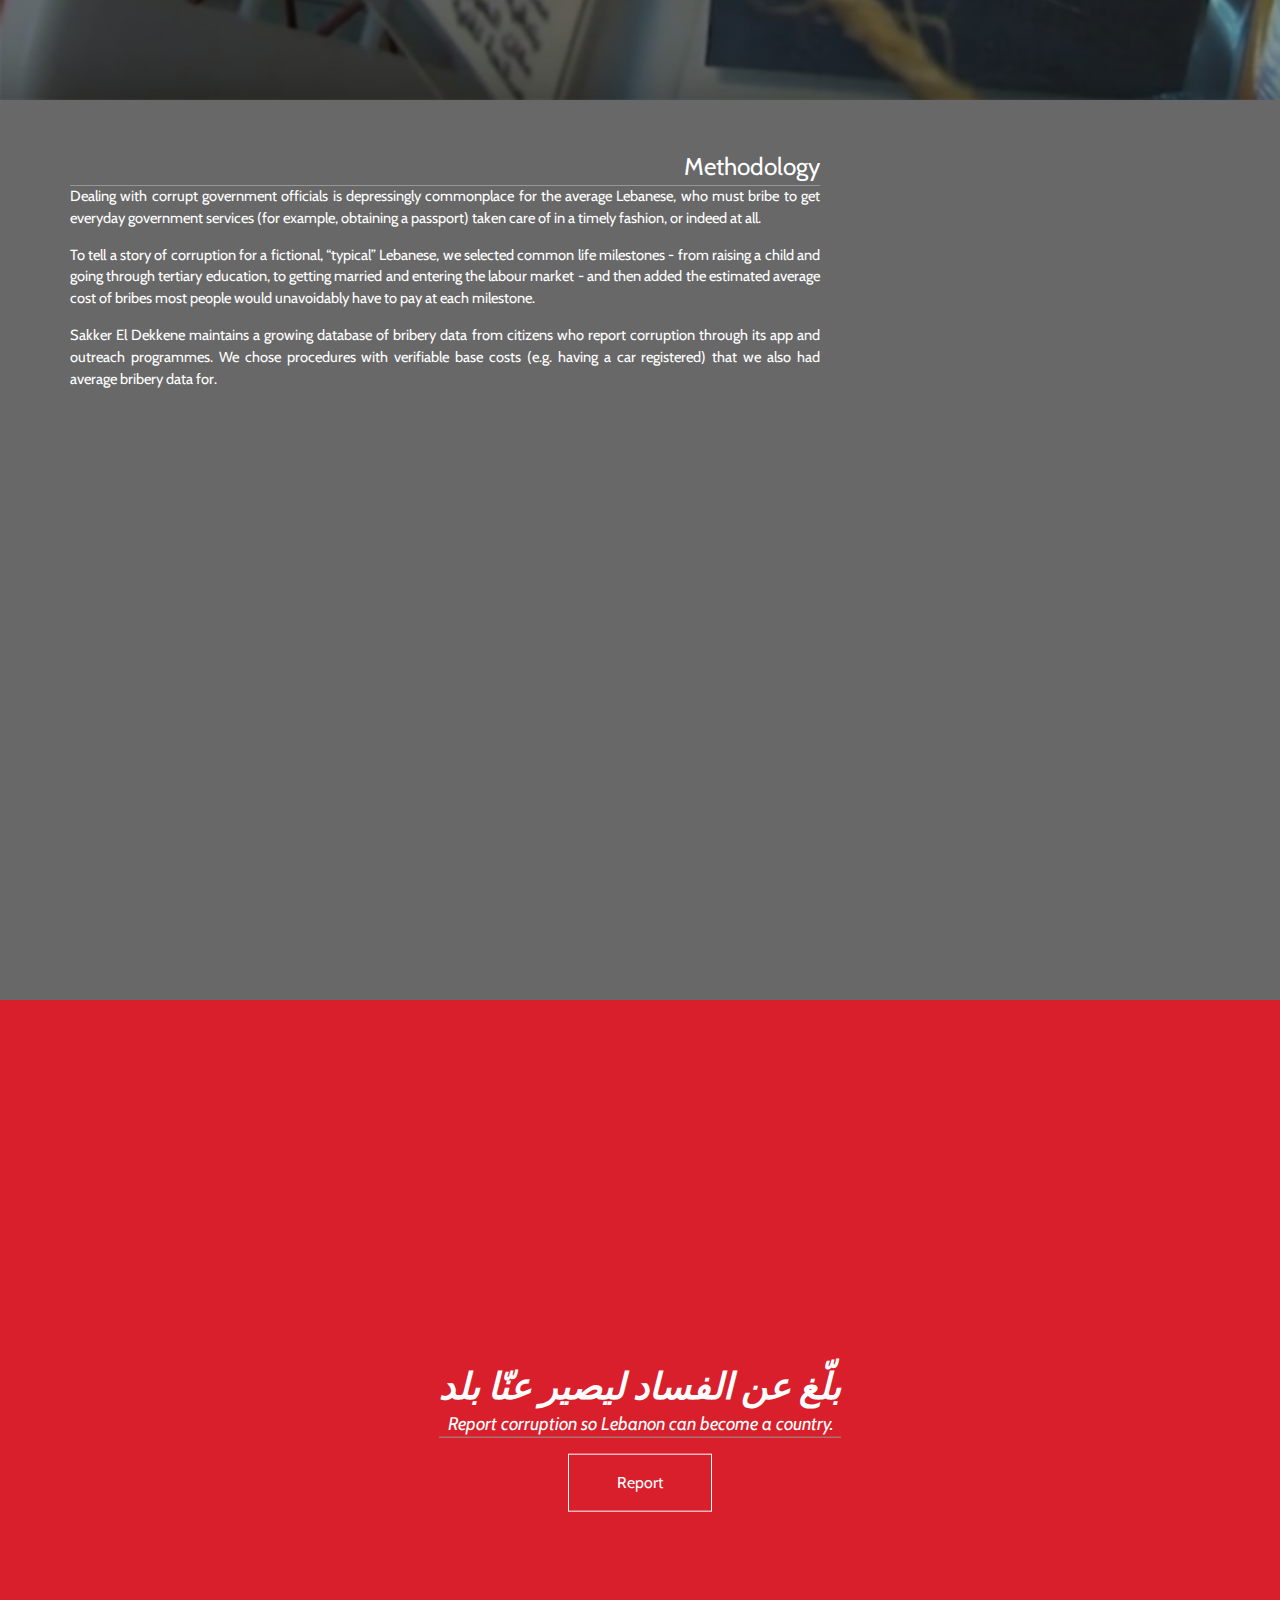
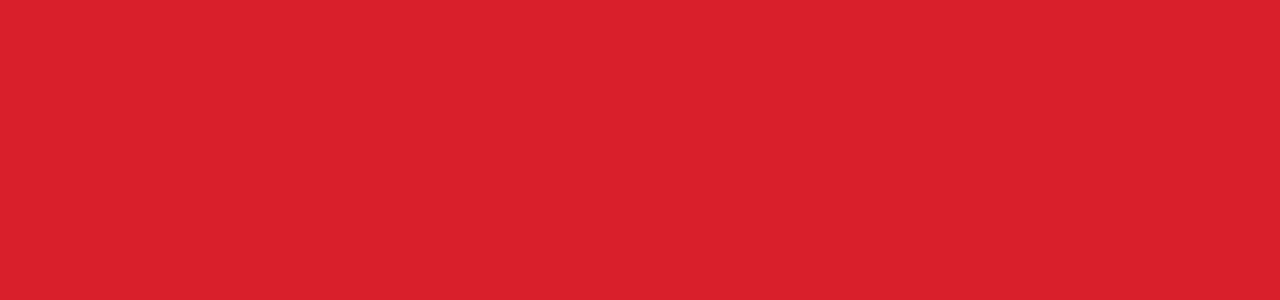
==== commit c9889b2f: "backup profile builder" ====
--- a/index.html
+++ b/index.html
@@ -82,13 +82,23 @@
       </div>
     </div>
   </section>
-  <section class="section fullHeight" id="breakdown">
+ <section class="section fullHeight" id="breakdown">
     <div class="container">
       <div class="row">
-        <div class="col-md-8">
-        <h3>How we created a fictional "life in bribes"</h3>
-        <div id="treemap"></div>
+        <div class="col-md-12">
+        <h3>How does your life in bribes compare to the average?</h3>
+        
+        <h4>1. Choose a government procedure</h4>
+        <div id="procedure"></div>
 
+        <h4>2. Enter the bribe you had to pay </h4>
+        <input type="number" id="userBribeAmount" min="0"></input>
+        <label for="bribeAmount">ل.ل</label>
+
+        <div class="tabulate">  
+<!--           <a class="btn reportButton" id="addAnotherBribe" tabindex=0>Add another bribe to your profile</a> -->
+          <a class="btn reportButton" id="viewProfile" tabindex=0>View your bribe profile</a> 
+        </div>
 
         </div>
       </div>
@@ -138,6 +148,6 @@
   </aside>
 </footer>   -->
 <script src="js/main.js"></script>
-<script src="js/treemap.js"></script>
+<script src="js/profile.js"></script>
 </body>
 </html>
--- a/css/style.min.css
+++ b/css/style.min.css
@@ -1 +1 @@
-@import "https://fonts.googleapis.com/css?family=Sorts+Mill+Goudy|Cabin:400,400italic";html,body,div,span,applet,object,iframe,h1,h2,h3,h4,h5,h6,p,blockquote,pre,a,abbr,acronym,address,big,cite,code,del,dfn,em,img,ins,kbd,q,s,samp,small,strike,strong,sub,sup,tt,var,b,u,i,center,dl,dt,dd,ol,ul,li,fieldset,form,label,legend,table,caption,tbody,tfoot,thead,tr,th,td,article,aside,canvas,details,embed,figure,figcaption,footer,header,hgroup,menu,nav,output,ruby,section,summary,time,mark,audio,video{margin:0;padding:0;border:0;font-size:100%;font:inherit;vertical-align:baseline}article,aside,details,figcaption,figure,footer,header,hgroup,menu,nav,section{display:block}body{line-height:1}ol,ul{list-style:none}blockquote,q{quotes:none}blockquote:before,blockquote:after,q:before,q:after{content:'';content:none}table{border-collapse:collapse;border-spacing:0}.serif{font-family:'Sorts Mill Goudy',serif}.sansSerif{font-family:Cabin,sans-serif}.italic{font-style:italic}body{margin:0;color:#686868;line-height:1.5;font-size:16px;font-family:Cabin,sans-serif}h1{color:#d91f2b;font-size:4em;margin:0;text-align:center;font-family:'Sorts Mill Goudy',serif}h2{color:#686868;font-size:3em;font-weight:700;text-align:center;font-style:italic;margin-top:0;font-family:'Sorts Mill Goudy',serif;line-height:1}p{padding-bottom:1em}.stuck{margin:0;height:auto;position:fixed;top:0;z-index:10000;padding-top:2em}.table,#runningTotal{font-size:.6em;margin-left:2em;color:#b1b1b1}#runningTotal{padding-left:.5em}.table>tbody>tr>td,.table>tbody>tr>th,.table>tfoot>tr>td,.table>tfoot>tr>th,.table>thead>tr>td,.table>thead>tr>th{border-color:#cbcacb}table.hidden{display:none}table.visible{display:inline}.fullHeight{height:100vh!important}.parent{position:relative!important}.child{position:absolute!important;top:50%!important;left:50%!important;transform:translate(-50%,-50%)!important}#stage-birth h2,#stage-school h2,#stage-university h2,#stage-workingLife h2,#stage-familyLife h2,#stage-retirement h2{margin-bottom:0;text-align:right;font-size:1.5em;padding-top:2em}section#hero{background-image:linear-gradient(rgba(0,0,0,.6),rgba(0,0,0,.6)),url(../assets/hero.jpg);background-size:cover;position:relative;color:#fff!important}section#breakdown{background-image:linear-gradient(rgba(0,0,0,.4),rgba(0,0,0,.4)),url(../assets/breakdown.jpg);background-size:cover;position:relative;color:#fff!important}section#hero p.small{color:#fff!important;font-size:75%;padding-top:1em;font-style:italic}div.lead{font-size:1.5em;padding:1em;margin:0 auto;text-align:center}section div{font-size:1.15em;text-align:justify}table#table-breakdown{font-size:.25em}section#methodology{background:#686868;color:#fff}section#methodology h3,section#breakdown h3{color:#fff;text-align:right;margin-top:2em}section#methodology p{font-size:.6em}section.report{background:#d91f2b;color:#fff;padding:4em 0 6em 0;text-align:center}section.report h2{font-size:2em;color:#fff}section.report h3{font-size:1em;font-weight:400;font-style:italic;text-align:center}div.report-buttons{margin:0 auto;text-align:center}a.reportButton,a.methodologyButton{border:1px solid #fff;display:inline-block;padding:1em 3em;background:#d91f2b;color:#fff;margin:1em;font-size:.75em;font-family:Cabin,sans-serif;text-decoration:none}a.reportButton:hover,a.reportButton:focus,a.reportButton:active,a.methodologyButton:hover,a.methodologyButton:focus,a.methodologyButton:active{background:#fff;color:#d91f2b}footer{background:#d91f2b;padding:1em;color:#fff}.birth,.school,.university,.workingLife,.familyLife,.retirement{opacity:0}.invisible{border:none}@media (max-width:768px){h1{font-size:3em}h2{font-size:2em}div.lead{width:100%;font-size:1.25em;font-weight:700;padding:0}.child{width:90%}div.inner p{font-size:14px}div.lead .small{font-size:100%}div.inner{width:initial}section div{padding:initial;font-size:1em}section div.child{padding:0;top:40%!important}div.report-buttons{padding-top:0}section.report h2,section.report h3{margin-bottom:0}}@media (min-width:768px){div.inner p{font-size:1em}}+@import "https://fonts.googleapis.com/css?family=Sorts+Mill+Goudy|Cabin:400,400italic";@import url(profile.min.css);html,body,div,span,applet,object,iframe,h1,h2,h3,h4,h5,h6,p,blockquote,pre,a,abbr,acronym,address,big,cite,code,del,dfn,em,img,ins,kbd,q,s,samp,small,strike,strong,sub,sup,tt,var,b,u,i,center,dl,dt,dd,ol,ul,li,fieldset,form,label,legend,table,caption,tbody,tfoot,thead,tr,th,td,article,aside,canvas,details,embed,figure,figcaption,footer,header,hgroup,menu,nav,output,ruby,section,summary,time,mark,audio,video{margin:0;padding:0;border:0;font-size:100%;font:inherit;vertical-align:baseline}article,aside,details,figcaption,figure,footer,header,hgroup,menu,nav,section{display:block}body{line-height:1}ol,ul{list-style:none}blockquote,q{quotes:none}blockquote:before,blockquote:after,q:before,q:after{content:'';content:none}table{border-collapse:collapse;border-spacing:0}.serif{font-family:'Sorts Mill Goudy',serif}.sansSerif{font-family:Cabin,sans-serif}.italic{font-style:italic}body{margin:0;color:#686868;line-height:1.5;font-size:16px;font-family:Cabin,sans-serif}h1{color:#d91f2b;font-size:4em;margin:0;text-align:center;font-family:'Sorts Mill Goudy',serif}h2{color:#686868;font-size:3em;font-weight:700;text-align:center;font-style:italic;margin-top:0;font-family:'Sorts Mill Goudy',serif;line-height:1}p{padding-bottom:1em}.stuck{margin:0;height:auto;position:fixed;top:0;z-index:10000;padding-top:2em}.table,#runningTotal{font-size:.6em;margin-left:2em;color:#b1b1b1}#runningTotal{padding-left:.5em}.table>tbody>tr>td,.table>tbody>tr>th,.table>tfoot>tr>td,.table>tfoot>tr>th,.table>thead>tr>td,.table>thead>tr>th{border-color:#cbcacb}table.hidden{display:none}table.visible{display:inline}.fullHeight{height:100vh!important}.parent{position:relative!important}.child{position:absolute!important;top:50%!important;left:50%!important;transform:translate(-50%,-50%)!important}#stage-birth h2,#stage-school h2,#stage-university h2,#stage-workingLife h2,#stage-familyLife h2,#stage-retirement h2{margin-bottom:0;text-align:right;font-size:1.5em;padding-top:2em}section#hero{background-image:linear-gradient(rgba(0,0,0,.6),rgba(0,0,0,.6)),url(../assets/hero.jpg);background-size:cover;position:relative;color:#fff!important}section#breakdown{background-image:linear-gradient(rgba(0,0,0,.4),rgba(0,0,0,.4)),url(../assets/breakdown.jpg);background-size:cover;position:relative;color:#fff!important}section#hero p.small{color:#fff!important;font-size:75%;padding-top:1em;font-style:italic}div.lead{font-size:1.5em;padding:1em;margin:0 auto;text-align:center}section div{font-size:1.15em;text-align:justify}table#table-breakdown{font-size:.25em}section#methodology{background:#686868;color:#fff}section#methodology h3,section#breakdown h3{color:#fff;text-align:right;margin-top:2em}section#methodology p{font-size:.6em}section.report{background:#d91f2b;color:#fff;padding:4em 0 6em 0;text-align:center}section.report h2{font-size:2em;color:#fff}section.report h3{font-size:1em;font-weight:400;font-style:italic;text-align:center}div.report-buttons{margin:0 auto;text-align:center}a.reportButton,a.methodologyButton{border:1px solid #fff;display:inline-block;padding:1em 3em;background:#d91f2b;color:#fff;margin:1em;font-size:.75em;font-family:Cabin,sans-serif;text-decoration:none}a.reportButton:hover,a.reportButton:focus,a.reportButton:active,a.methodologyButton:hover,a.methodologyButton:focus,a.methodologyButton:active{background:#fff;color:#d91f2b}footer{background:#d91f2b;padding:1em;color:#fff}.birth,.school,.university,.workingLife,.familyLife,.retirement{opacity:0}.invisible{border:none}@media (max-width:768px){h1{font-size:3em}h2{font-size:2em}div.lead{width:100%;font-size:1.25em;font-weight:700;padding:0}.child{width:90%}div.inner p{font-size:14px}div.lead .small{font-size:100%}div.inner{width:initial}section div{padding:initial;font-size:1em}section div.child{padding:0;top:40%!important}div.report-buttons{padding-top:0}section.report h2,section.report h3{margin-bottom:0}}@media (min-width:768px){div.inner p{font-size:1em}}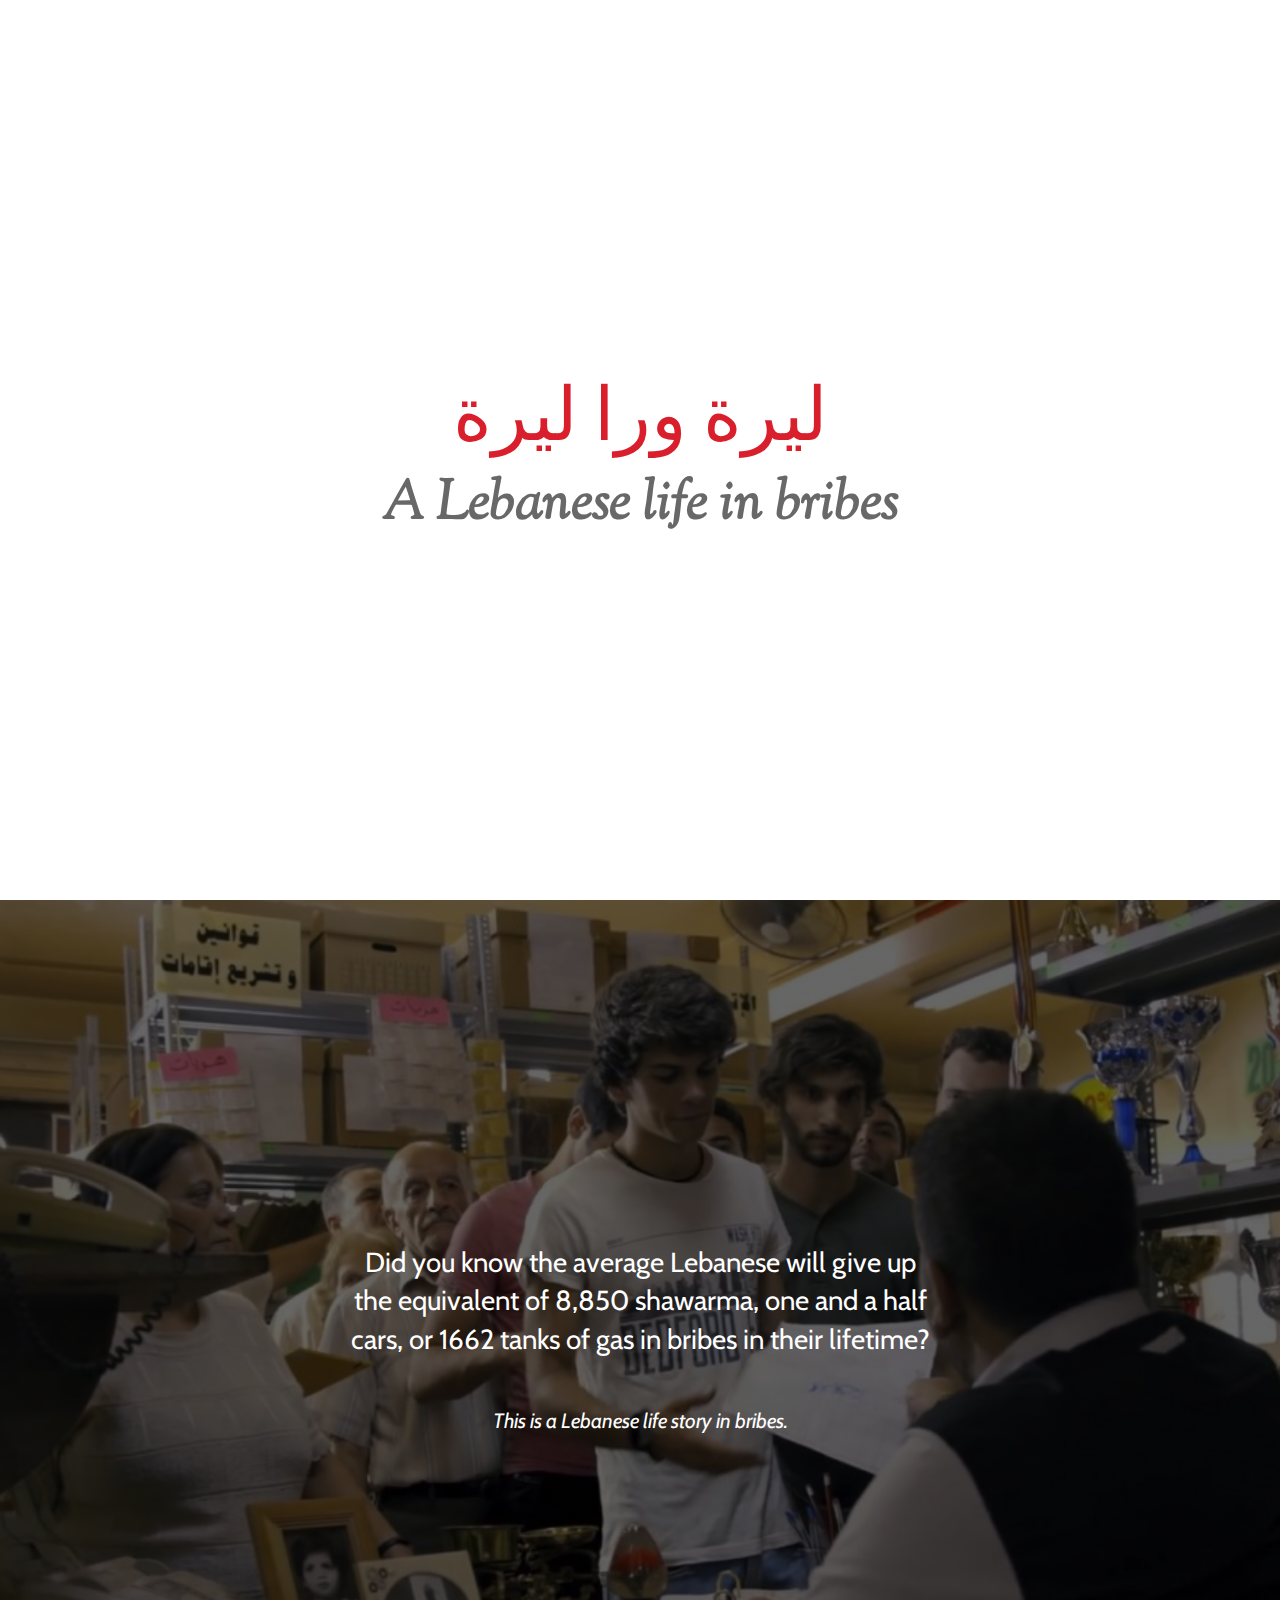
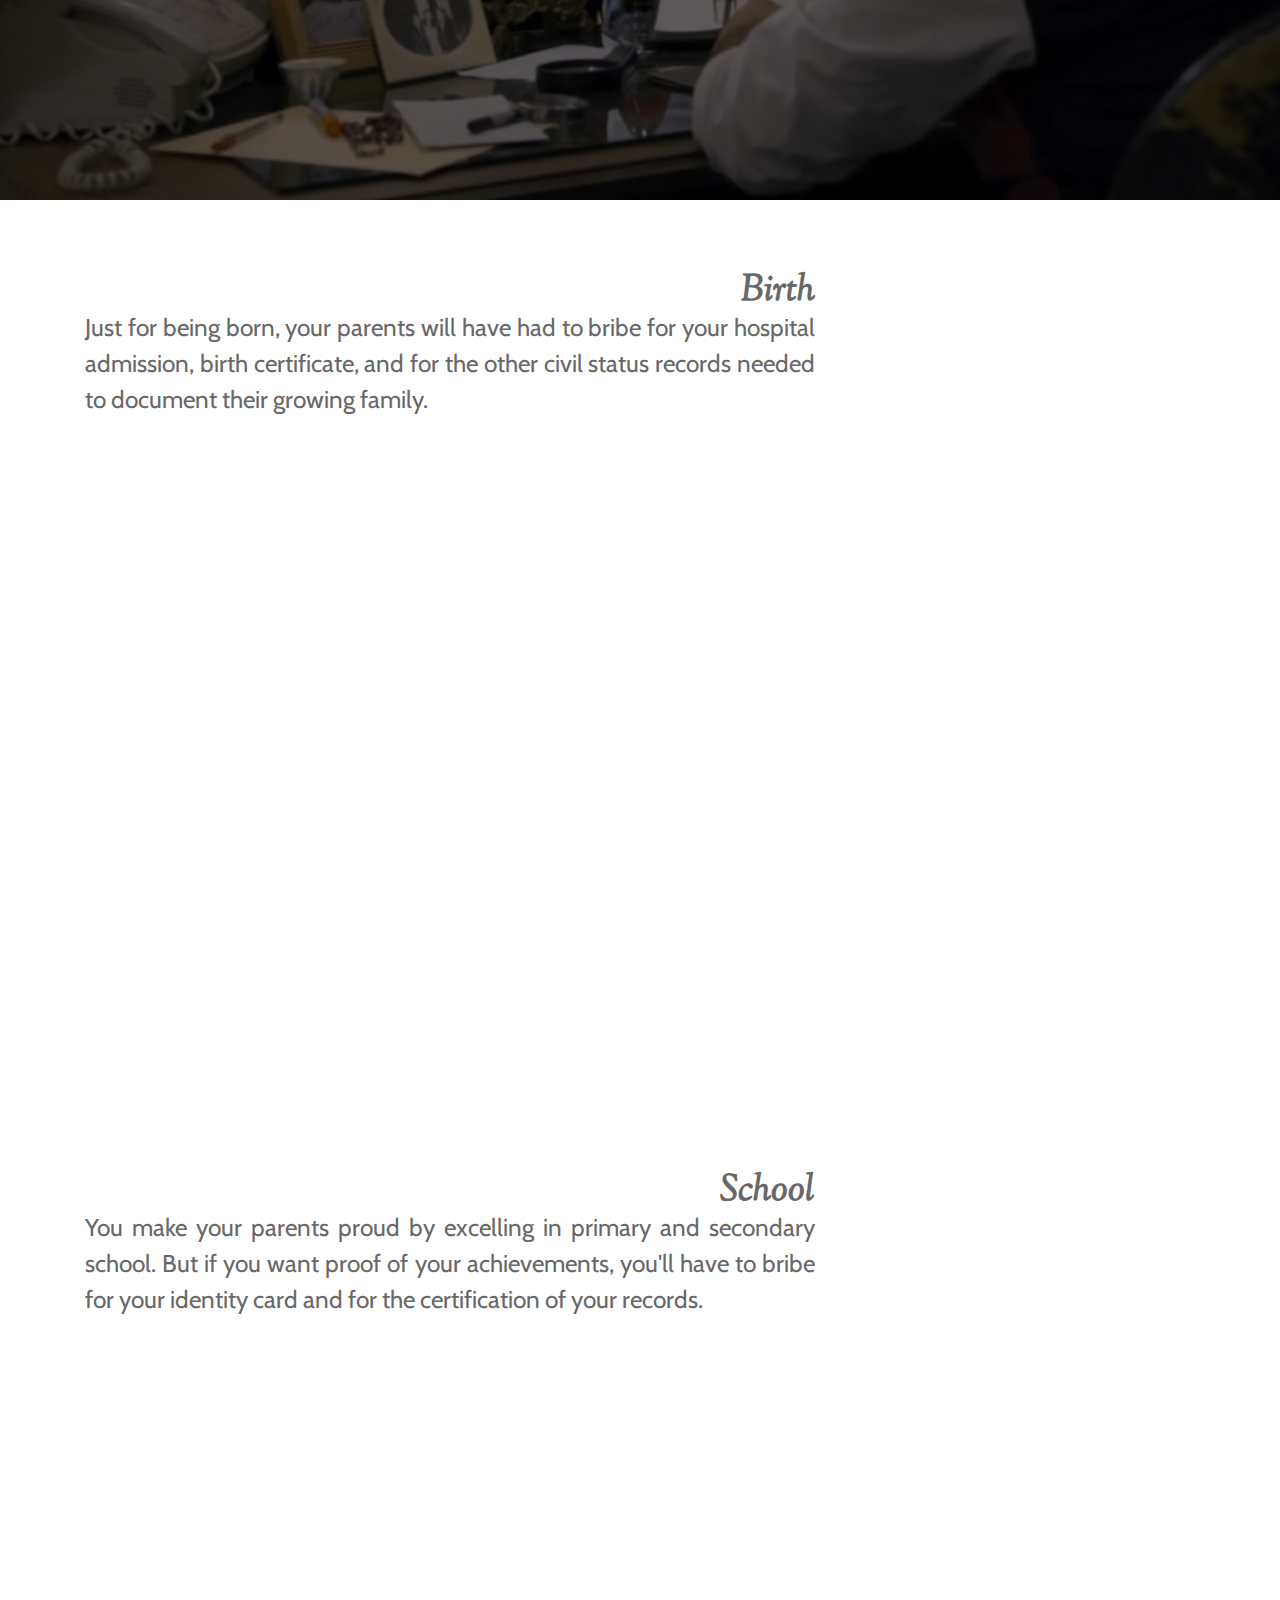
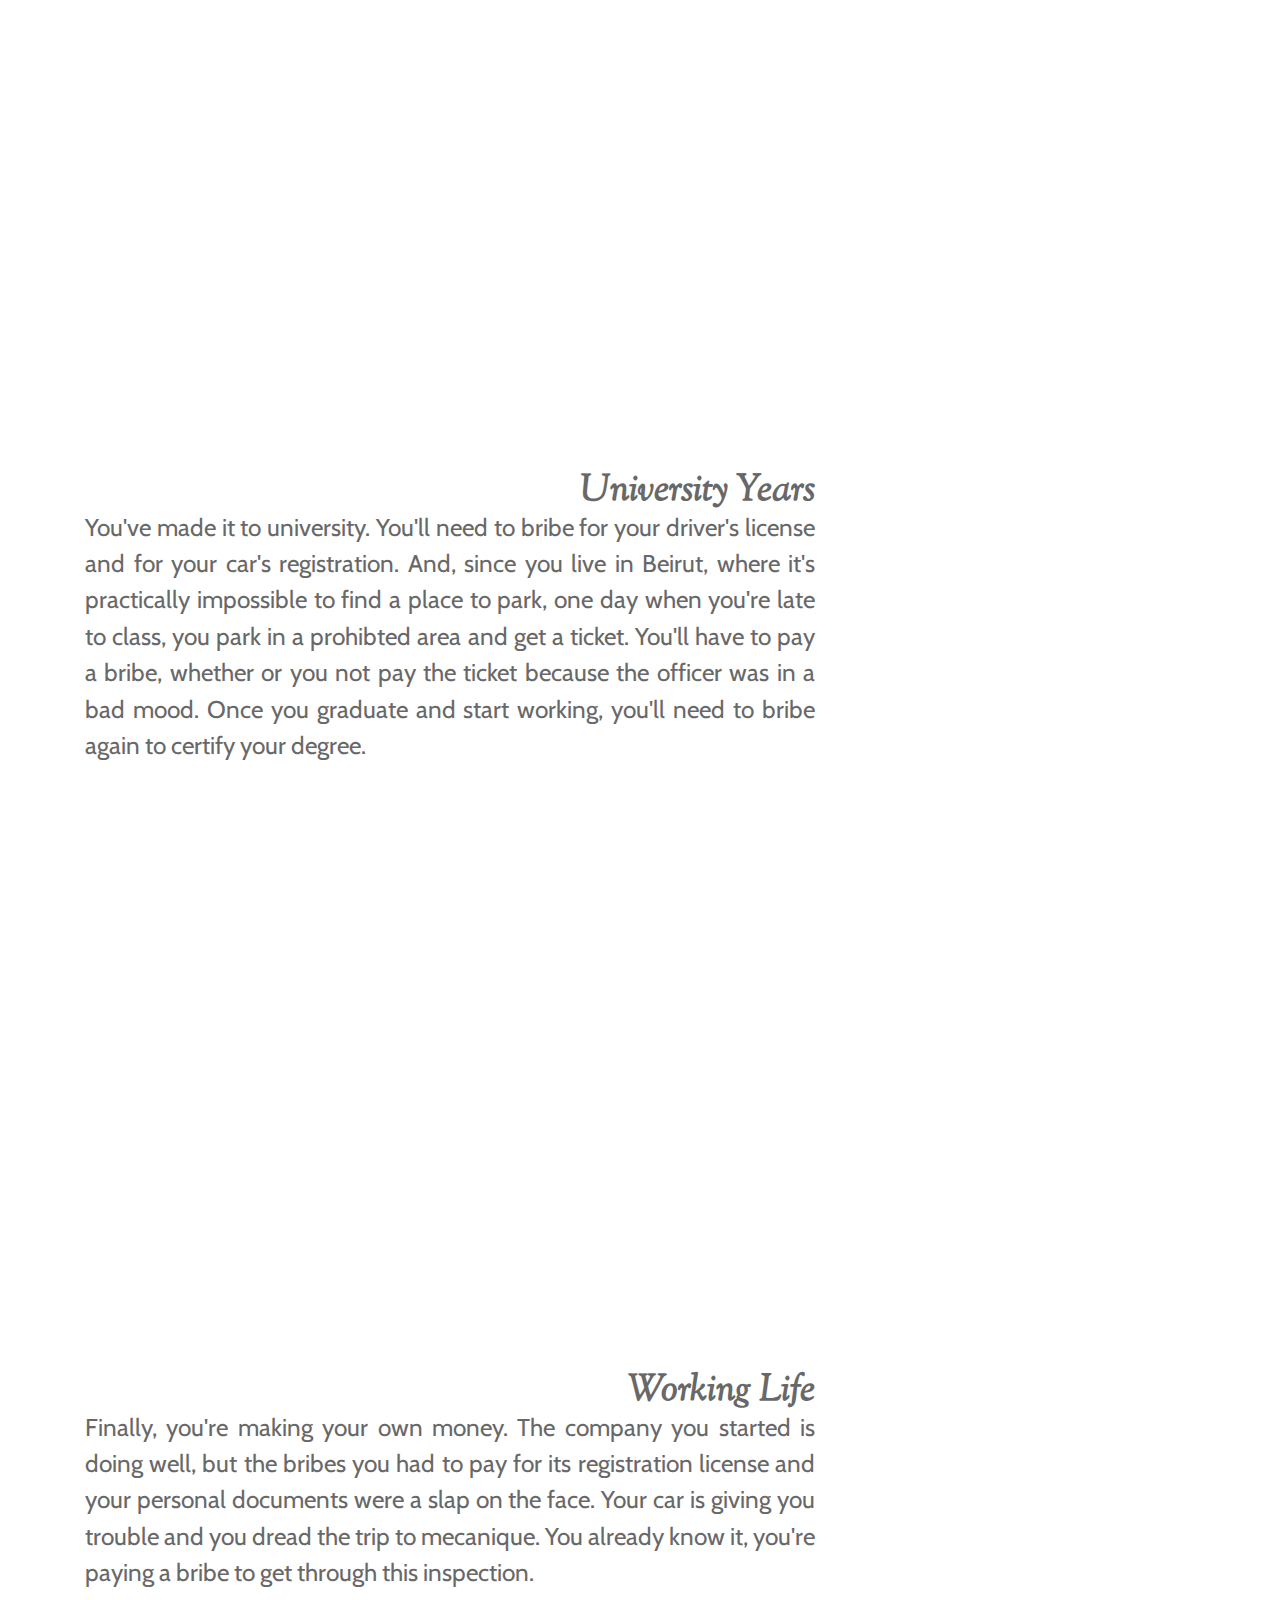
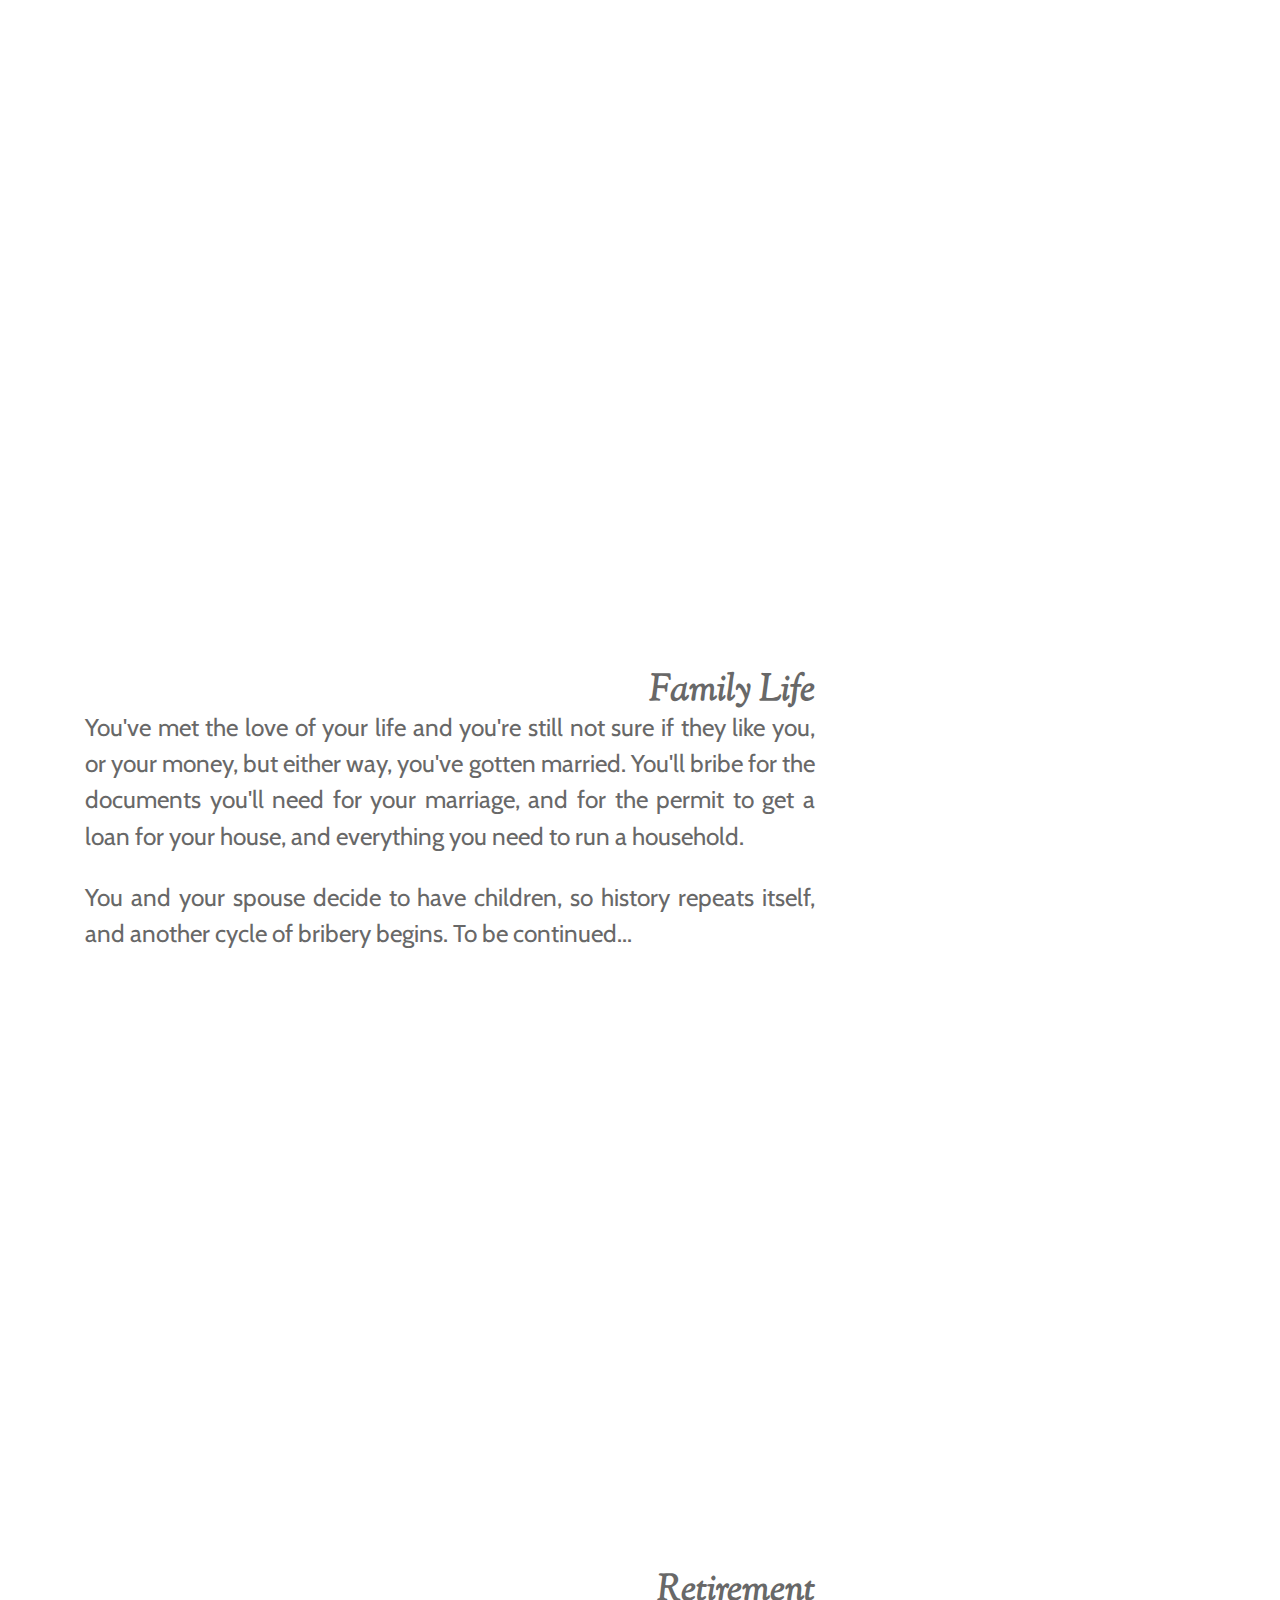
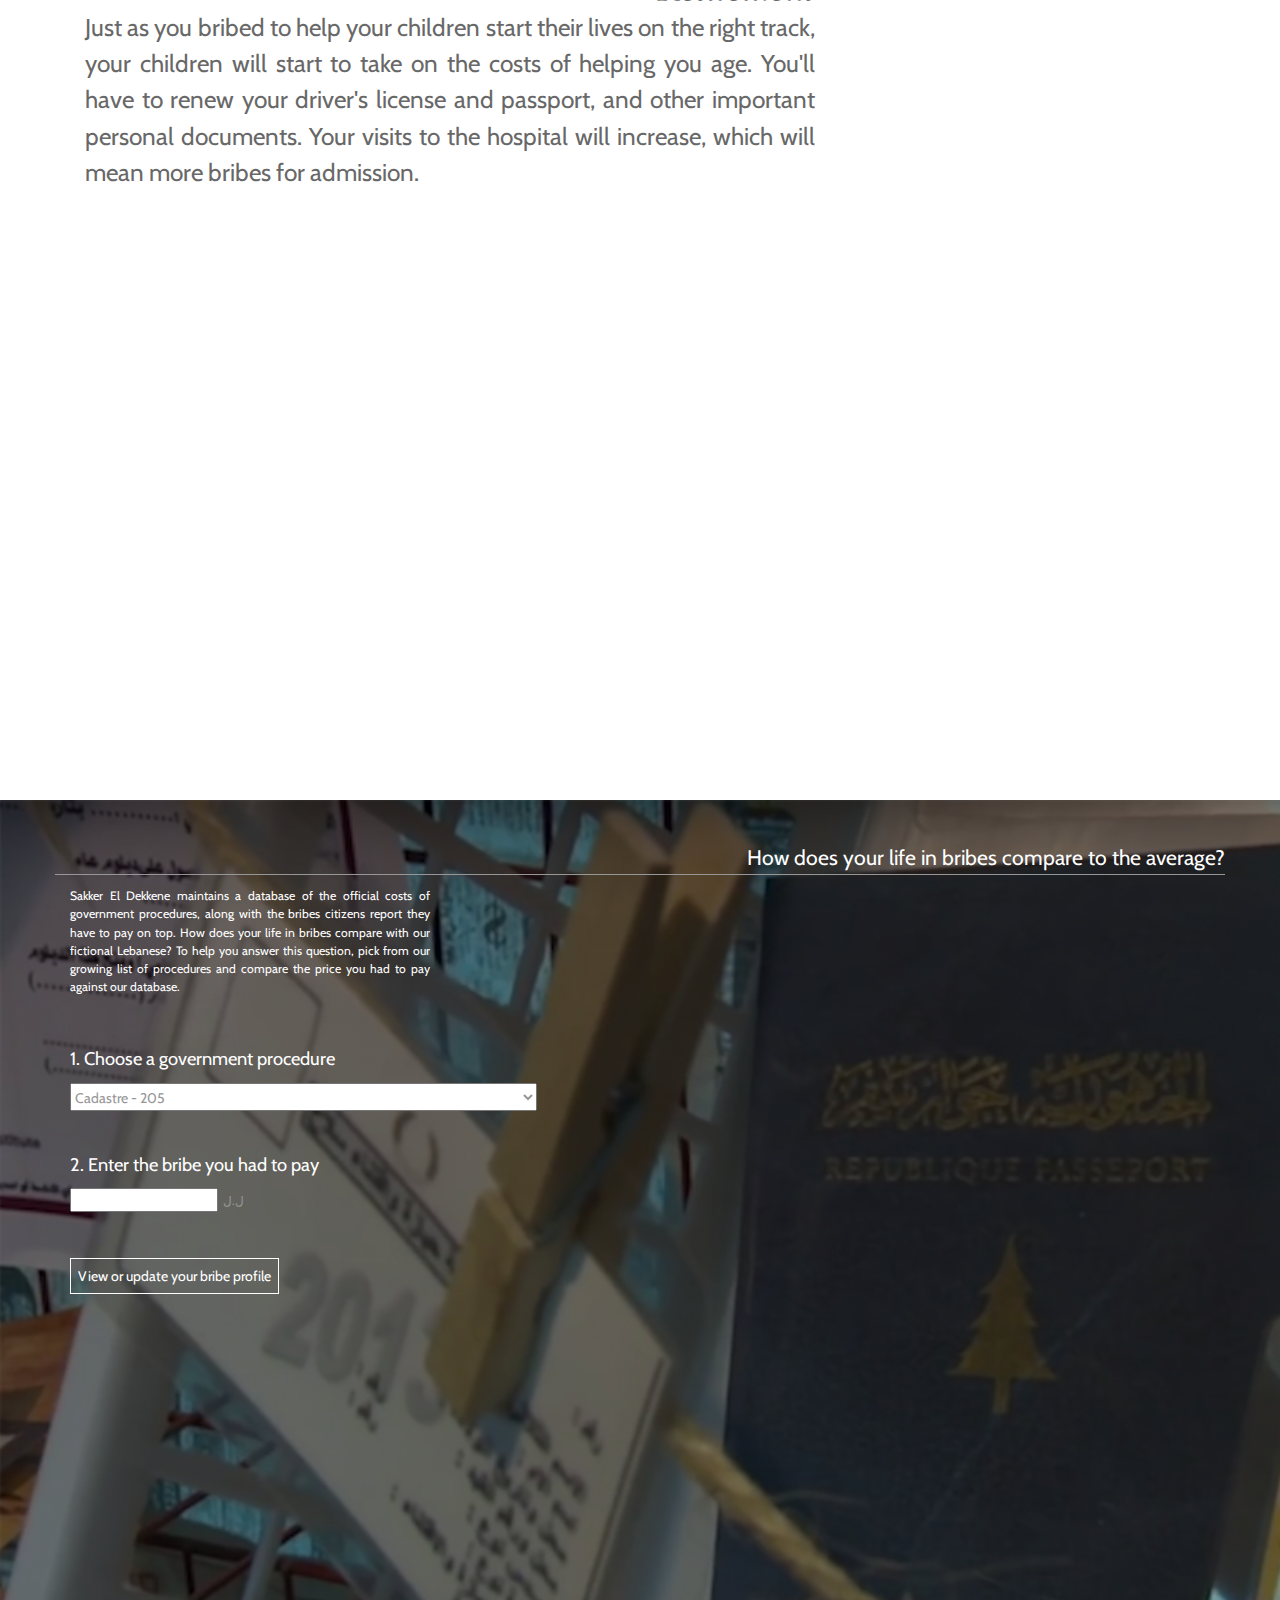
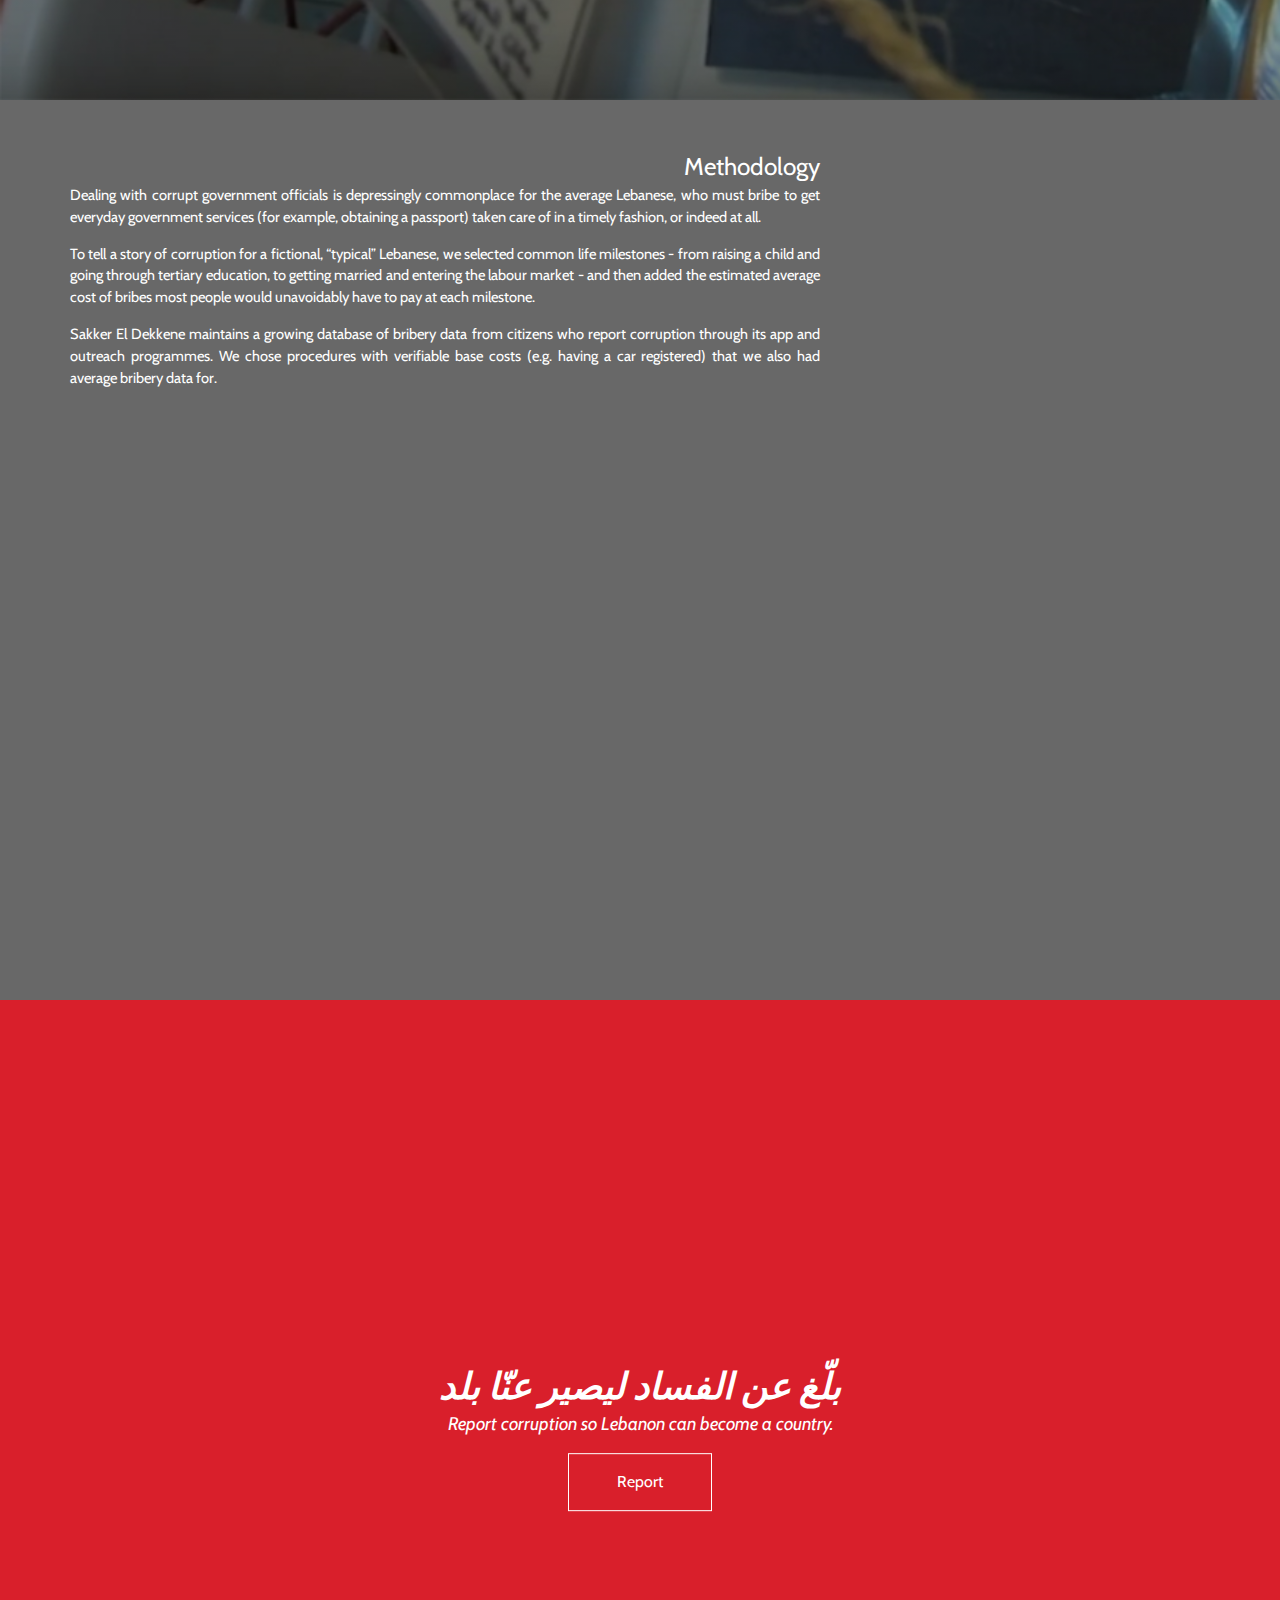
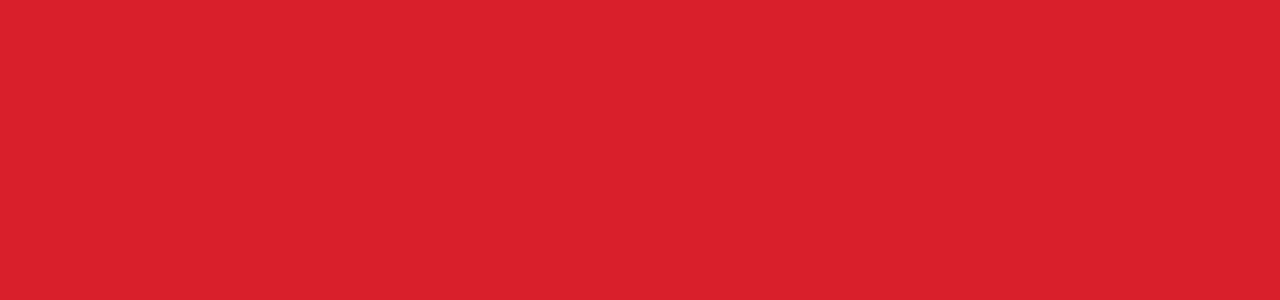
==== commit b278900f: "donut chart to compare bribe paid with actual" ====
--- a/index.html
+++ b/index.html
@@ -6,7 +6,16 @@
   <title>A Lebanese life in bribes</title>
   <!-- bower --> 
   <script src="bower_components/jquery/dist/jquery.min.js"></script>
+
+  <!-- D3 --> 
   <script src="bower_components/d3/d3.min.js"></script>
+
+  <!-- Load c3.css -->
+  <link href="bower_components/c3/c3.min.css" rel="stylesheet" type="text/css">
+
+  <!-- Load c3.js -->
+  <script src="bower_components/c3/c3.min.js"></script>
+
   <script src="bower_components/jquery-countTo/jquery.countTo.js"></script>
   <script src="bower_components/bootstrap/dist/js/bootstrap.min.js"></script>
   <link href='bower_components/bootstrap/dist/css/bootstrap.min.css' rel='stylesheet'/>
@@ -82,23 +91,28 @@
       </div>
     </div>
   </section>
- <section class="section fullHeight" id="breakdown">
+  <section class="section fullHeight" id="breakdown">
     <div class="container">
       <div class="row">
-        <div class="col-md-12">
         <h3>How does your life in bribes compare to the average?</h3>
-        
-        <h4>1. Choose a government procedure</h4>
-        <div id="procedure"></div>
+        <div class="col-md-4">
 
-        <h4>2. Enter the bribe you had to pay </h4>
-        <input type="number" id="userBribeAmount" min="0"></input>
-        <label for="bribeAmount">ل.ل</label>
+          <p>Sakker El Dekkene maintains a database of the official costs of government procedures, along with the bribes citizens report they have to pay on top. How does your life in bribes compare with our fictional Lebanese? To help you answer this question, pick from our growing list of procedures and compare the price you had to pay against our database. </p>
 
-        <div class="tabulate">  
-<!--           <a class="btn reportButton" id="addAnotherBribe" tabindex=0>Add another bribe to your profile</a> -->
-          <a class="btn reportButton" id="viewProfile" tabindex=0>View your bribe profile</a> 
+          <h4>1. Choose a government procedure</h4>
+          <div id="procedure"></div>
+
+          <h4>2. Enter the bribe you had to pay </h4>
+          <input type="number" id="userBribeAmount" min="0"></input>
+          <label for="bribeAmount">ل.ل</label>
+
+          <div class="tabulate">  
+            <!-- <a class="btn reportButton" id="addAnotherBribe" tabindex=0>Add another bribe to your profile</a> -->
+            <a class="btn reportButton" id="viewProfile" tabindex=0>View or update your bribe profile</a> 
+          </div>
         </div>
+        <div class="col-md-8" id="visContain">
+          <div id="vis"></div>
 
         </div>
       </div>
--- a/bower_components/c3/c3.min.css
+++ b/bower_components/c3/c3.min.css
@@ -0,0 +1 @@
+.c3 svg{font:10px sans-serif}.c3 line,.c3 path{fill:none;stroke:#000}.c3 text{-webkit-user-select:none;-moz-user-select:none;user-select:none}.c3-bars path,.c3-event-rect,.c3-legend-item-tile,.c3-xgrid-focus,.c3-ygrid{shape-rendering:crispEdges}.c3-chart-arc path{stroke:#fff}.c3-chart-arc text{fill:#fff;font-size:13px}.c3-grid line{stroke:#aaa}.c3-grid text{fill:#aaa}.c3-xgrid,.c3-ygrid{stroke-dasharray:3 3}.c3-text.c3-empty{fill:gray;font-size:2em}.c3-line{stroke-width:1px}.c3-circle._expanded_{stroke-width:1px;stroke:#fff}.c3-selected-circle{fill:#fff;stroke-width:2px}.c3-bar{stroke-width:0}.c3-bar._expanded_{fill-opacity:.75}.c3-target.c3-focused{opacity:1}.c3-target.c3-focused path.c3-line,.c3-target.c3-focused path.c3-step{stroke-width:2px}.c3-target.c3-defocused{opacity:.3!important}.c3-region{fill:#4682b4;fill-opacity:.1}.c3-brush .extent{fill-opacity:.1}.c3-legend-item{font-size:12px}.c3-legend-item-hidden{opacity:.15}.c3-legend-background{opacity:.75;fill:#fff;stroke:#d3d3d3;stroke-width:1}.c3-tooltip-container{z-index:10}.c3-tooltip{border-collapse:collapse;border-spacing:0;background-color:#fff;empty-cells:show;-webkit-box-shadow:7px 7px 12px -9px #777;-moz-box-shadow:7px 7px 12px -9px #777;box-shadow:7px 7px 12px -9px #777;opacity:.9}.c3-tooltip tr{border:1px solid #CCC}.c3-tooltip th{background-color:#aaa;font-size:14px;padding:2px 5px;text-align:left;color:#FFF}.c3-tooltip td{font-size:13px;padding:3px 6px;background-color:#fff;border-left:1px dotted #999}.c3-tooltip td>span{display:inline-block;width:10px;height:10px;margin-right:6px}.c3-tooltip td.value{text-align:right}.c3-area{stroke-width:0;opacity:.2}.c3-chart-arcs-title{dominant-baseline:middle;font-size:1.3em}.c3-chart-arcs .c3-chart-arcs-background{fill:#e0e0e0;stroke:none}.c3-chart-arcs .c3-chart-arcs-gauge-unit{fill:#000;font-size:16px}.c3-chart-arcs .c3-chart-arcs-gauge-max,.c3-chart-arcs .c3-chart-arcs-gauge-min{fill:#777}.c3-chart-arc .c3-gauge-value{fill:#000}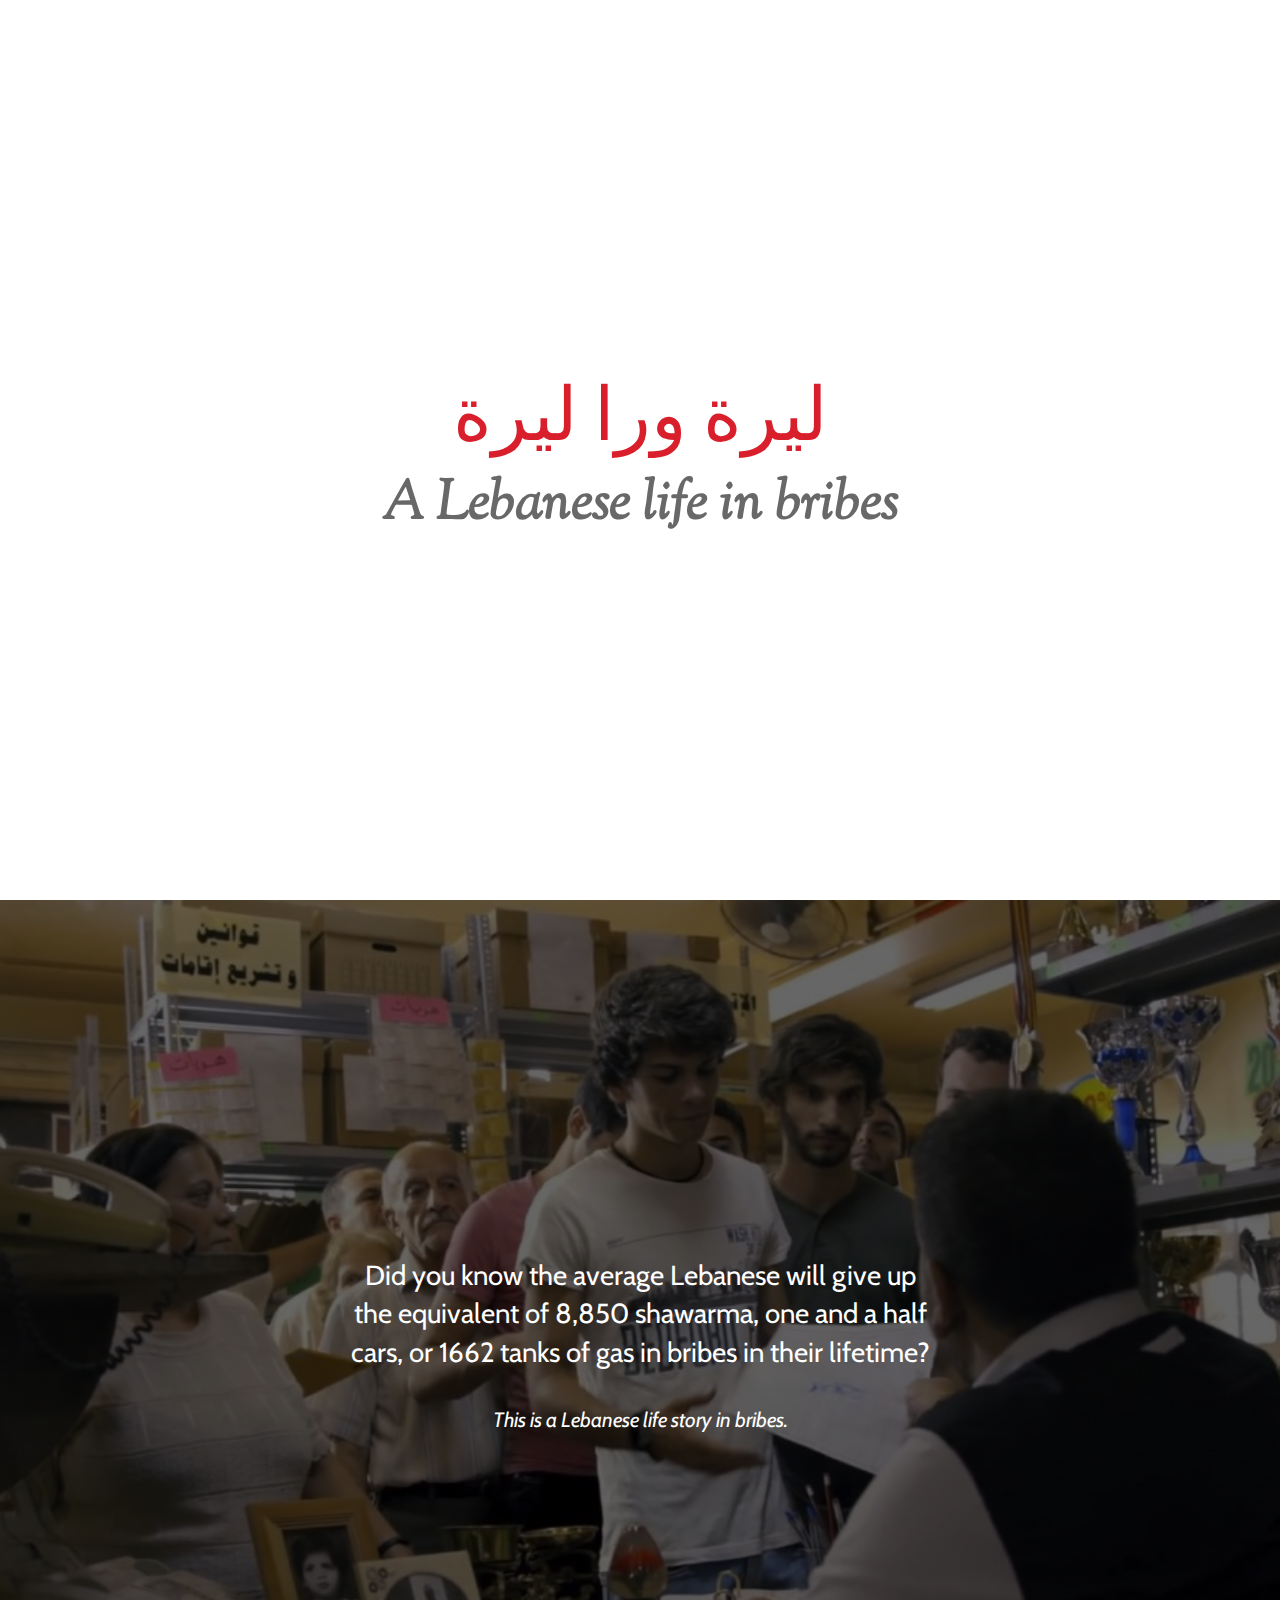
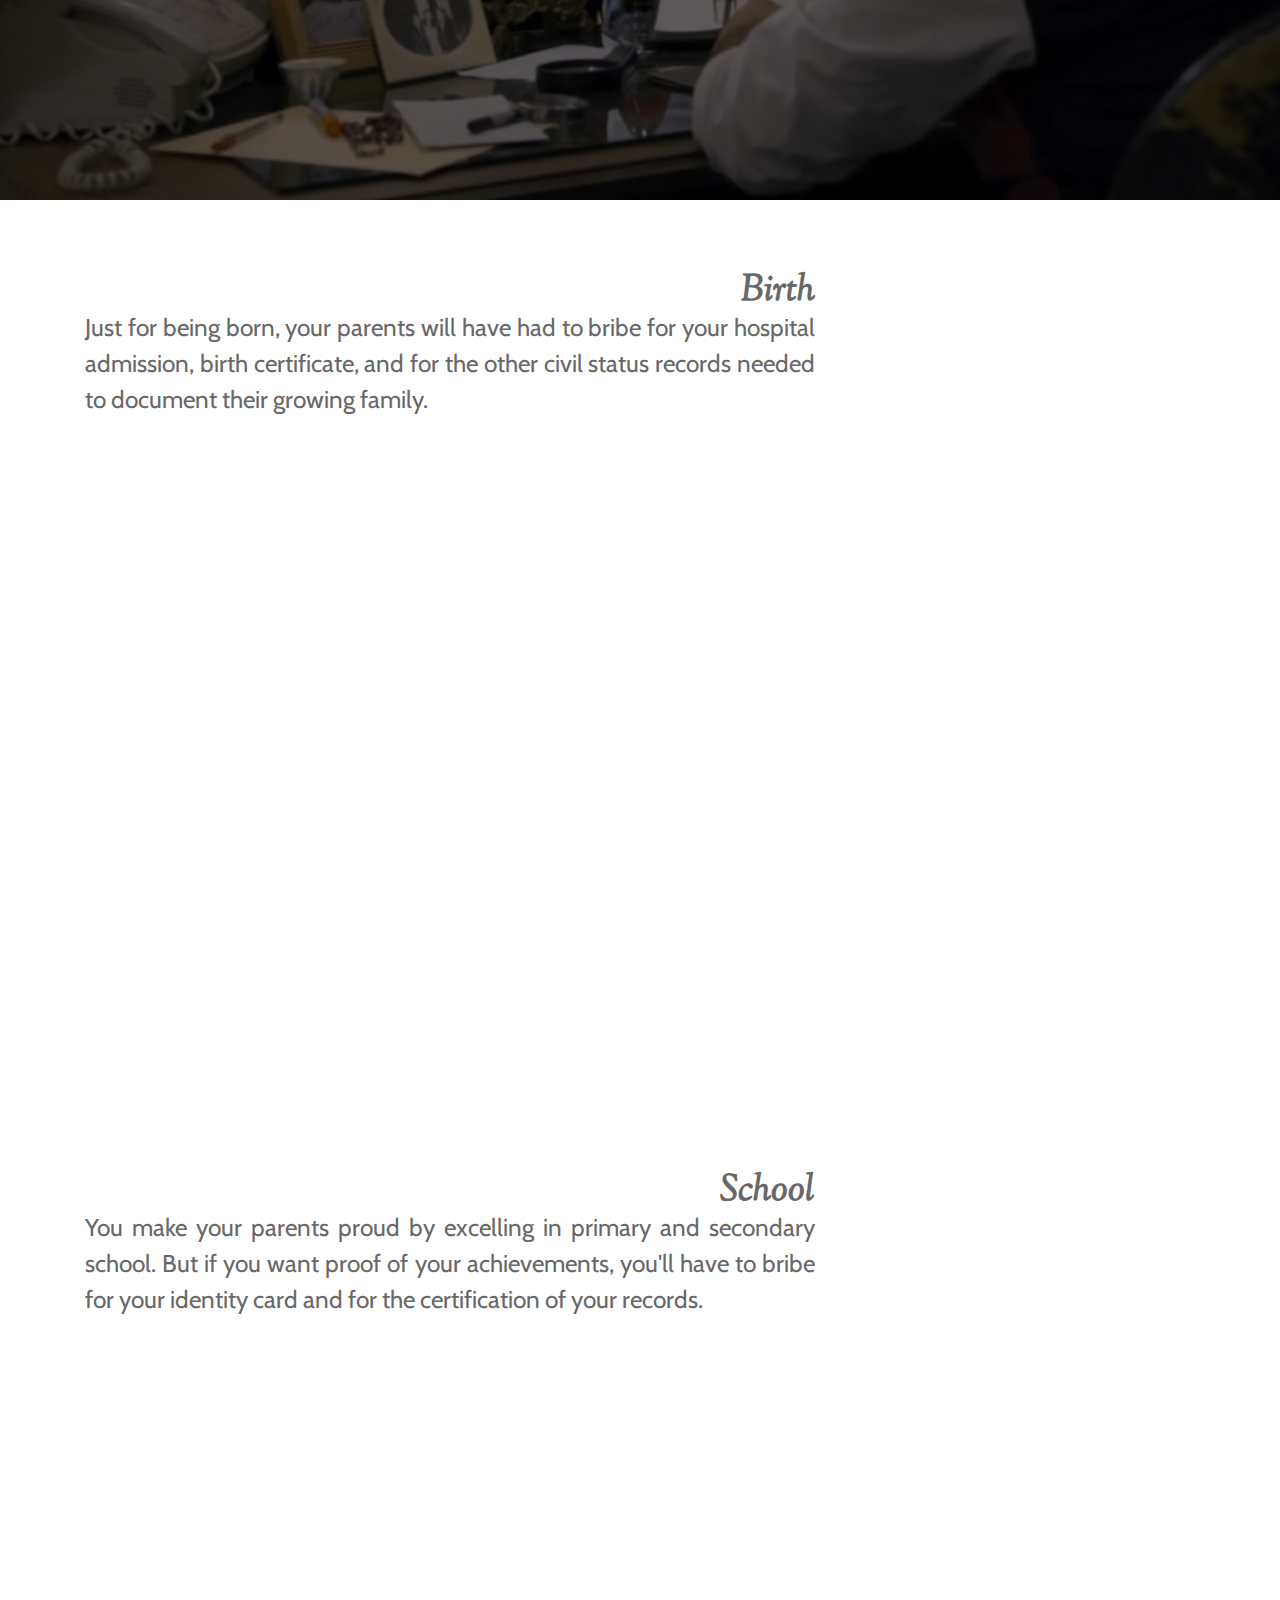
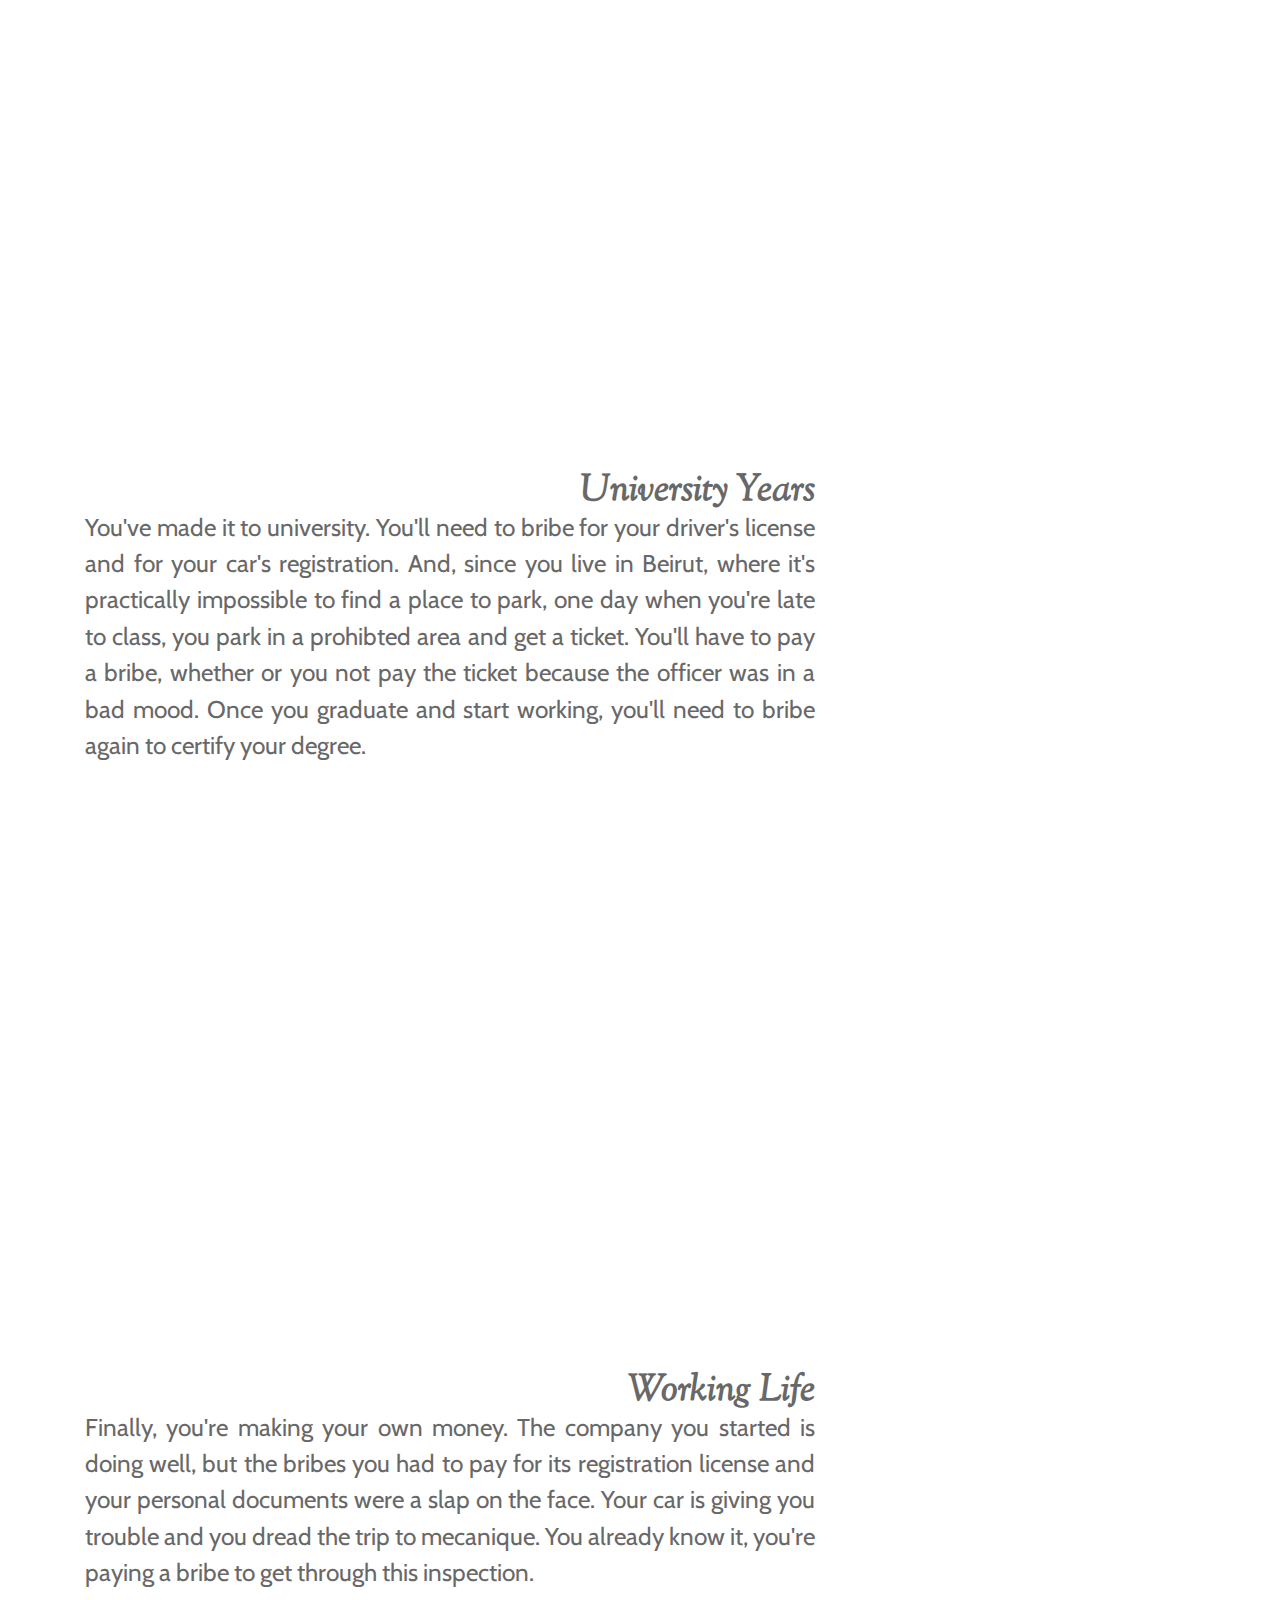
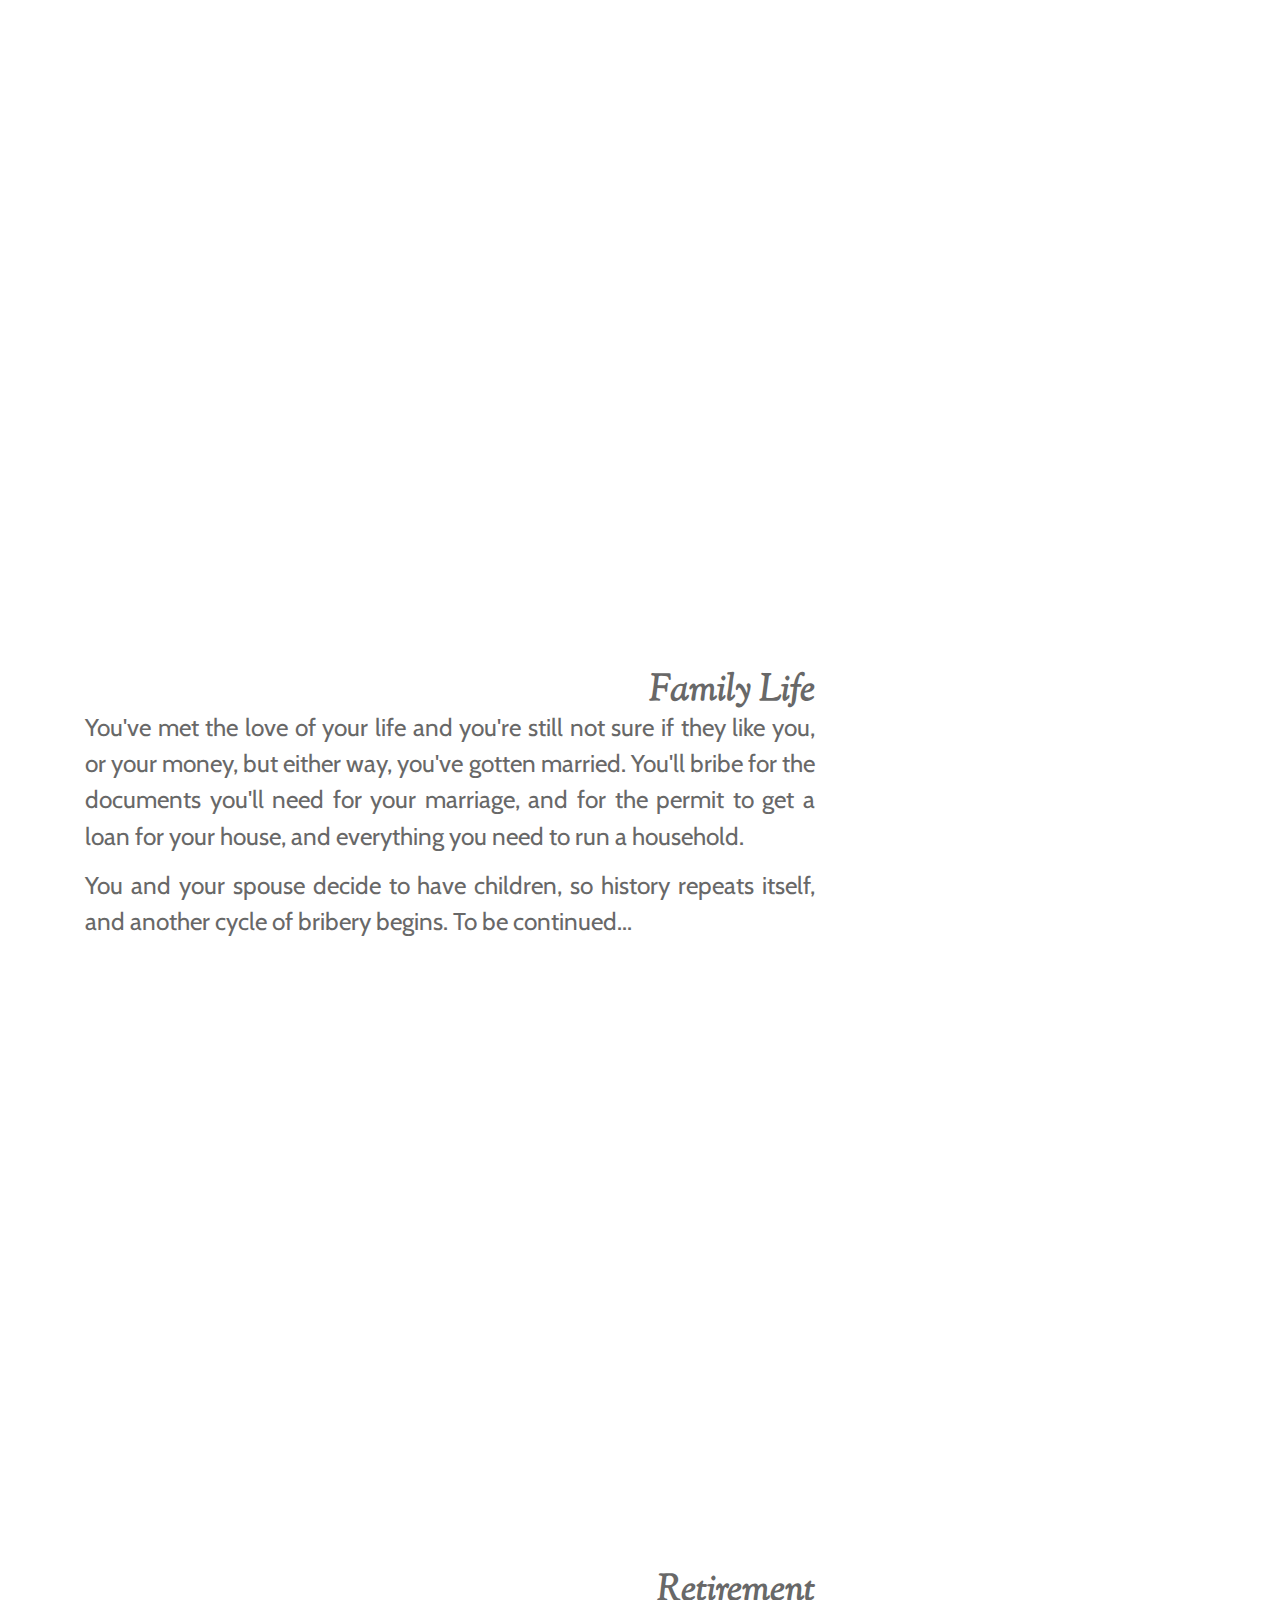
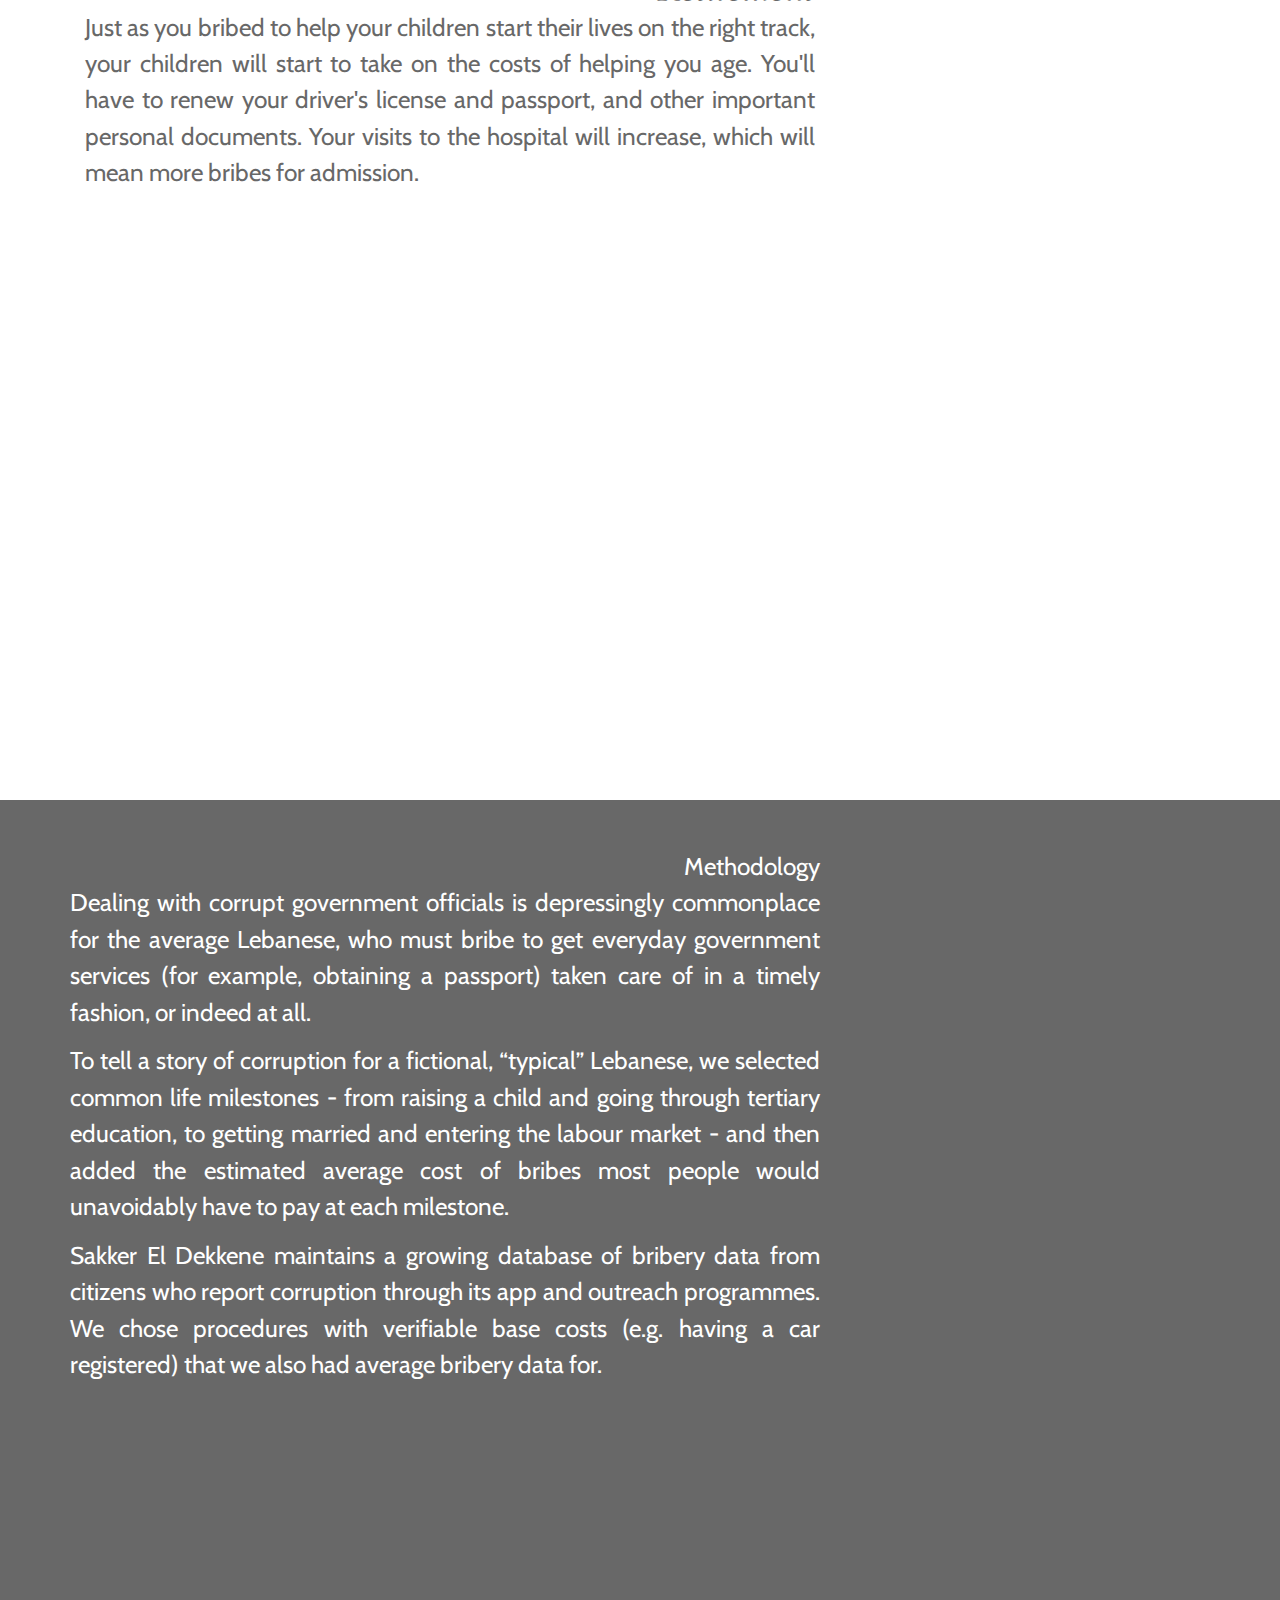
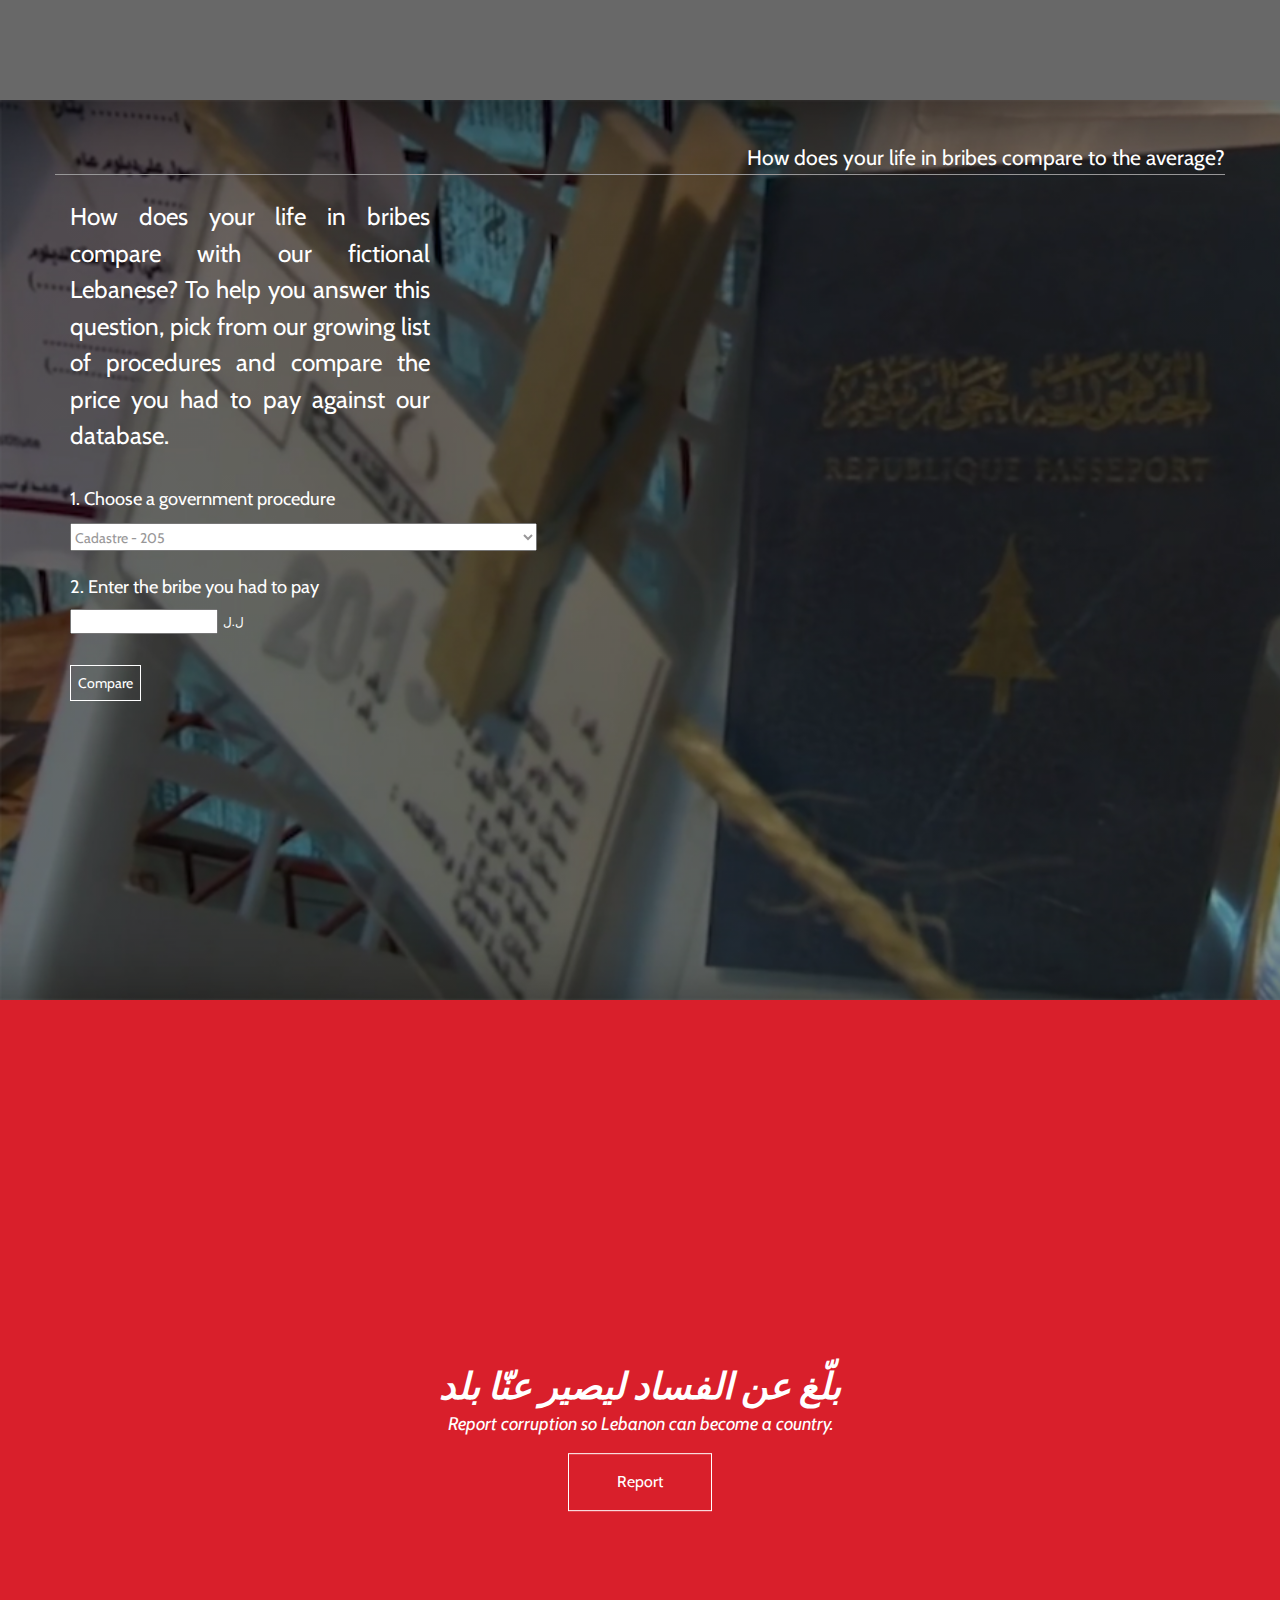
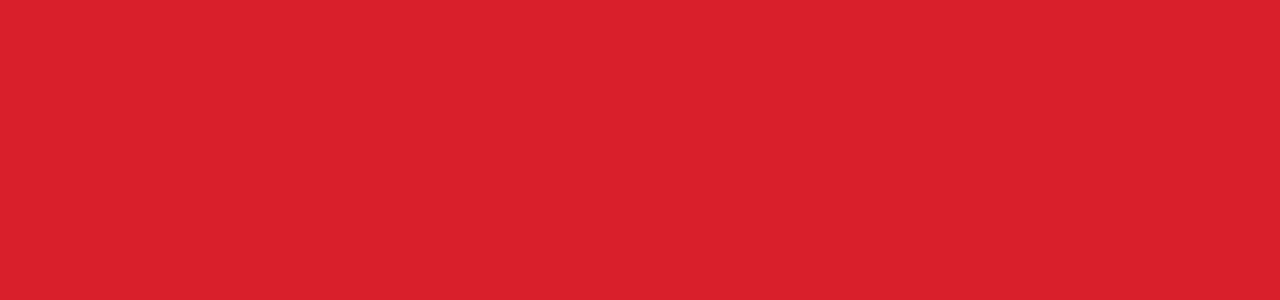
==== commit 942329f1: "fixing scroll up bug" ====
--- a/index.html
+++ b/index.html
@@ -78,7 +78,7 @@
               You and your spouse decide to have children, so history repeats itself, and another cycle of bribery begins. To be continued... 
             </p> 
           </div>
-          <div id="stage-retirement" class="fullHeight fullHeightReset">
+          <div id="stage-retirement" class="fullHeight fullHeightReset fullHeightRetirement">
             <h2>Retirement</h2>
             <p>
               Just as you bribed to help your children start their lives on the right track, your children will start to take on the costs of helping you age. You'll have to renew your driver's license and passport, and other important personal documents. Your visits to the hospital will increase, which will mean more bribes for admission. 
@@ -88,33 +88,6 @@
       <div class="col-md-4" > 
         <div id="data">
         </div>       
-      </div>
-    </div>
-  </section>
-  <section class="section fullHeight" id="breakdown">
-    <div class="container">
-      <div class="row">
-        <h3>How does your life in bribes compare to the average?</h3>
-        <div class="col-md-4">
-
-          <p>Sakker El Dekkene maintains a database of the official costs of government procedures, along with the bribes citizens report they have to pay on top. How does your life in bribes compare with our fictional Lebanese? To help you answer this question, pick from our growing list of procedures and compare the price you had to pay against our database. </p>
-
-          <h4>1. Choose a government procedure</h4>
-          <div id="procedure"></div>
-
-          <h4>2. Enter the bribe you had to pay </h4>
-          <input type="number" id="userBribeAmount" min="0"></input>
-          <label for="bribeAmount">ل.ل</label>
-
-          <div class="tabulate">  
-            <!-- <a class="btn reportButton" id="addAnotherBribe" tabindex=0>Add another bribe to your profile</a> -->
-            <a class="btn reportButton" id="viewProfile" tabindex=0>View or update your bribe profile</a> 
-          </div>
-        </div>
-        <div class="col-md-8" id="visContain">
-          <div id="vis"></div>
-
-        </div>
       </div>
     </div>
   </section>
@@ -133,6 +106,33 @@
             Sakker El Dekkene maintains a growing database of bribery data from citizens who report corruption through its app and outreach programmes. We chose procedures with verifiable base costs (e.g. having a car registered) that we also had average bribery data for. 
           </p>
 
+
+        </div>
+      </div>
+    </div>
+  </section>
+    <section class="section fullHeight" id="breakdown">
+    <div class="container">
+      <div class="row">
+        <h3>How does your life in bribes compare to the average?</h3>
+        <div class="col-md-4">
+
+          <p>How does your life in bribes compare with our fictional Lebanese? To help you answer this question, pick from our growing list of procedures and compare the price you had to pay against our database. </p>
+
+          <h4>1. Choose a government procedure</h4>
+          <div id="procedure"></div>
+
+          <h4>2. Enter the bribe you had to pay </h4>
+          <input type="number" id="userBribeAmount" min="0"></input>
+          <label for="bribeAmount">ل.ل</label>
+
+          <div class="tabulate">  
+            <!-- <a class="btn reportButton" id="addAnotherBribe" tabindex=0>Add another bribe to your profile</a> -->
+            <a class="btn reportButton" id="viewProfile" tabindex=0>Compare</a> 
+          </div>
+        </div>
+        <div class="col-md-8" id="visContain">
+          <div id="vis"></div>
 
         </div>
       </div>
--- a/css/style.min.css
+++ b/css/style.min.css
@@ -1 +1 @@
-@import "https://fonts.googleapis.com/css?family=Sorts+Mill+Goudy|Cabin:400,400italic";@import url(profile.min.css);html,body,div,span,applet,object,iframe,h1,h2,h3,h4,h5,h6,p,blockquote,pre,a,abbr,acronym,address,big,cite,code,del,dfn,em,img,ins,kbd,q,s,samp,small,strike,strong,sub,sup,tt,var,b,u,i,center,dl,dt,dd,ol,ul,li,fieldset,form,label,legend,table,caption,tbody,tfoot,thead,tr,th,td,article,aside,canvas,details,embed,figure,figcaption,footer,header,hgroup,menu,nav,output,ruby,section,summary,time,mark,audio,video{margin:0;padding:0;border:0;font-size:100%;font:inherit;vertical-align:baseline}article,aside,details,figcaption,figure,footer,header,hgroup,menu,nav,section{display:block}body{line-height:1}ol,ul{list-style:none}blockquote,q{quotes:none}blockquote:before,blockquote:after,q:before,q:after{content:'';content:none}table{border-collapse:collapse;border-spacing:0}.serif{font-family:'Sorts Mill Goudy',serif}.sansSerif{font-family:Cabin,sans-serif}.italic{font-style:italic}body{margin:0;color:#686868;line-height:1.5;font-size:16px;font-family:Cabin,sans-serif}h1{color:#d91f2b;font-size:4em;margin:0;text-align:center;font-family:'Sorts Mill Goudy',serif}h2{color:#686868;font-size:3em;font-weight:700;text-align:center;font-style:italic;margin-top:0;font-family:'Sorts Mill Goudy',serif;line-height:1}p{padding-bottom:1em}.stuck{margin:0;height:auto;position:fixed;top:0;z-index:10000;padding-top:2em}.table,#runningTotal{font-size:.6em;margin-left:2em;color:#b1b1b1}#runningTotal{padding-left:.5em}.table>tbody>tr>td,.table>tbody>tr>th,.table>tfoot>tr>td,.table>tfoot>tr>th,.table>thead>tr>td,.table>thead>tr>th{border-color:#cbcacb}table.hidden{display:none}table.visible{display:inline}.fullHeight{height:100vh!important}.parent{position:relative!important}.child{position:absolute!important;top:50%!important;left:50%!important;transform:translate(-50%,-50%)!important}#stage-birth h2,#stage-school h2,#stage-university h2,#stage-workingLife h2,#stage-familyLife h2,#stage-retirement h2{margin-bottom:0;text-align:right;font-size:1.5em;padding-top:2em}section#hero{background-image:linear-gradient(rgba(0,0,0,.6),rgba(0,0,0,.6)),url(../assets/hero.jpg);background-size:cover;position:relative;color:#fff!important}section#breakdown{background-image:linear-gradient(rgba(0,0,0,.4),rgba(0,0,0,.4)),url(../assets/breakdown.jpg);background-size:cover;position:relative;color:#fff!important}section#hero p.small{color:#fff!important;font-size:75%;padding-top:1em;font-style:italic}div.lead{font-size:1.5em;padding:1em;margin:0 auto;text-align:center}section div{font-size:1.15em;text-align:justify}table#table-breakdown{font-size:.25em}section#methodology{background:#686868;color:#fff}section#methodology h3,section#breakdown h3{color:#fff;text-align:right;margin-top:2em}section#methodology p{font-size:.6em}section.report{background:#d91f2b;color:#fff;padding:4em 0 6em 0;text-align:center}section.report h2{font-size:2em;color:#fff}section.report h3{font-size:1em;font-weight:400;font-style:italic;text-align:center}div.report-buttons{margin:0 auto;text-align:center}a.reportButton,a.methodologyButton{border:1px solid #fff;display:inline-block;padding:1em 3em;background:#d91f2b;color:#fff;margin:1em;font-size:.75em;font-family:Cabin,sans-serif;text-decoration:none}a.reportButton:hover,a.reportButton:focus,a.reportButton:active,a.methodologyButton:hover,a.methodologyButton:focus,a.methodologyButton:active{background:#fff;color:#d91f2b}footer{background:#d91f2b;padding:1em;color:#fff}.birth,.school,.university,.workingLife,.familyLife,.retirement{opacity:0}.invisible{border:none}@media (max-width:768px){h1{font-size:3em}h2{font-size:2em}div.lead{width:100%;font-size:1.25em;font-weight:700;padding:0}.child{width:90%}div.inner p{font-size:14px}div.lead .small{font-size:100%}div.inner{width:initial}section div{padding:initial;font-size:1em}section div.child{padding:0;top:40%!important}div.report-buttons{padding-top:0}section.report h2,section.report h3{margin-bottom:0}}@media (min-width:768px){div.inner p{font-size:1em}}+@import "https://fonts.googleapis.com/css?family=Sorts+Mill+Goudy|Cabin:400,400italic";@import url(profile.min.css);html,body,div,span,applet,object,iframe,h1,h2,h3,h4,h5,h6,p,blockquote,pre,a,abbr,acronym,address,big,cite,code,del,dfn,em,img,ins,kbd,q,s,samp,small,strike,strong,sub,sup,tt,var,b,u,i,center,dl,dt,dd,ol,ul,li,fieldset,form,label,legend,table,caption,tbody,tfoot,thead,tr,th,td,article,aside,canvas,details,embed,figure,figcaption,footer,header,hgroup,menu,nav,output,ruby,section,summary,time,mark,audio,video{margin:0;padding:0;border:0;font-size:100%;font:inherit;vertical-align:baseline}article,aside,details,figcaption,figure,footer,header,hgroup,menu,nav,section{display:block}body{line-height:1}ol,ul{list-style:none}blockquote,q{quotes:none}blockquote:before,blockquote:after,q:before,q:after{content:'';content:none}table{border-collapse:collapse;border-spacing:0}.serif{font-family:'Sorts Mill Goudy',serif}.sansSerif{font-family:Cabin,sans-serif}.italic{font-style:italic}body{margin:0;color:#686868;line-height:1.5;font-size:16px;font-family:Cabin,sans-serif}h1{color:#d91f2b;font-size:4em;margin:0;text-align:center;font-family:'Sorts Mill Goudy',serif}h2{color:#686868;font-size:3em;font-weight:700;text-align:center;font-style:italic;margin-top:0;font-family:'Sorts Mill Goudy',serif;line-height:1}p{padding-bottom:.5em}.stuck{margin:0;height:auto;position:fixed;top:0;z-index:10000;padding-top:2em}.table,#runningTotal{font-size:.6em;margin-left:2em;color:#b1b1b1}#runningTotal{padding-left:.5em}.table>tbody>tr>td,.table>tbody>tr>th,.table>tfoot>tr>td,.table>tfoot>tr>th,.table>thead>tr>td,.table>thead>tr>th{border-color:#cbcacb}table.hidden{display:none}table.visible{display:inline}.fullHeight{height:100vh!important}.parent{position:relative!important}.child{position:absolute!important;top:50%!important;left:50%!important;transform:translate(-50%,-50%)!important}#stage-birth h2,#stage-school h2,#stage-university h2,#stage-workingLife h2,#stage-familyLife h2,#stage-retirement h2{margin-bottom:0;text-align:right;font-size:1.5em;padding-top:2em}section#hero{background-image:linear-gradient(rgba(0,0,0,.6),rgba(0,0,0,.6)),url(../assets/hero.jpg);background-size:cover;position:relative;color:#fff!important}section#breakdown{background-image:linear-gradient(rgba(0,0,0,.4),rgba(0,0,0,.4)),url(../assets/breakdown.jpg);background-size:cover;position:relative;color:#fff!important}section#hero p.small{color:#fff!important;font-size:75%;padding-top:1em;font-style:italic}div.lead{font-size:1.5em;padding:1em;margin:0 auto;text-align:center}section div{font-size:1.15em;text-align:justify}table#table-breakdown{font-size:.25em}section#methodology{background:#686868;color:#fff}section#methodology h3,section#breakdown h3{color:#fff;text-align:right;margin-top:2em}section#methodology p{font-size:.6em}section.report{background:#d91f2b;color:#fff;padding:4em 0 6em 0;text-align:center}section.report h2{font-size:2em;color:#fff}section.report h3{font-size:1em;font-weight:400;font-style:italic;text-align:center}div.report-buttons{margin:0 auto;text-align:center}a.reportButton,a.methodologyButton{border:1px solid #fff;display:inline-block;padding:1em 3em;background:#d91f2b;color:#fff;margin:1em;font-size:.75em;font-family:Cabin,sans-serif;text-decoration:none}a.reportButton:hover,a.reportButton:focus,a.reportButton:active,a.methodologyButton:hover,a.methodologyButton:focus,a.methodologyButton:active{background:#fff;color:#d91f2b}footer{background:#d91f2b;padding:1em;color:#fff}.birth,.school,.university,.workingLife,.familyLife,.retirement{opacity:0}.invisible{border:none}@media (max-width:768px){h1{font-size:3em}h2{font-size:2em}div.lead{width:100%;font-size:1.25em;font-weight:700;padding:0}.child{width:90%}div.inner p{font-size:14px}div.lead .small{font-size:100%}div.inner{width:initial}section div{padding:initial;font-size:1em}section div.child{padding:0;top:40%!important}div.report-buttons{padding-top:0}section.report h2,section.report h3{margin-bottom:0}.table,#runningTotal{margin-left:0}}@media (min-width:768px){div.inner p{font-size:1em}}@media (min-width:1200px){#methodology p,#breakdown p{font-size:1em!important}}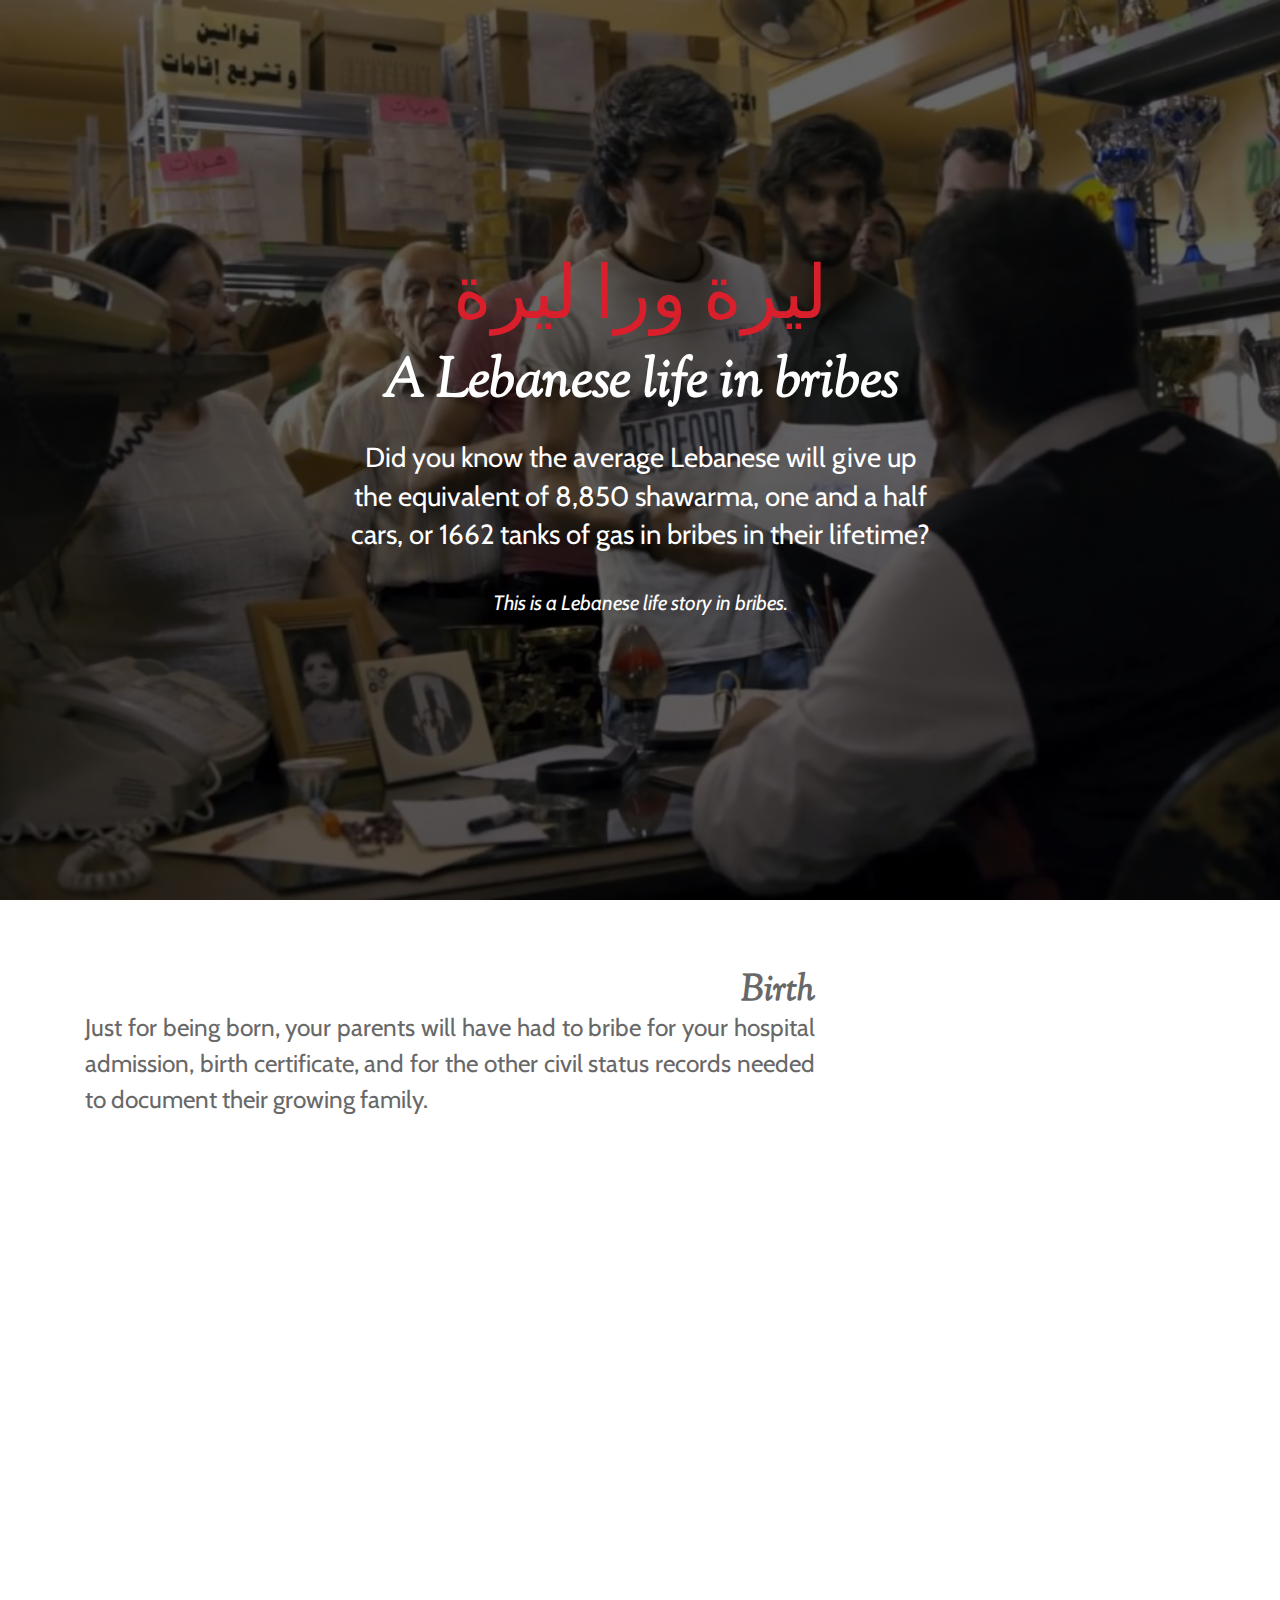
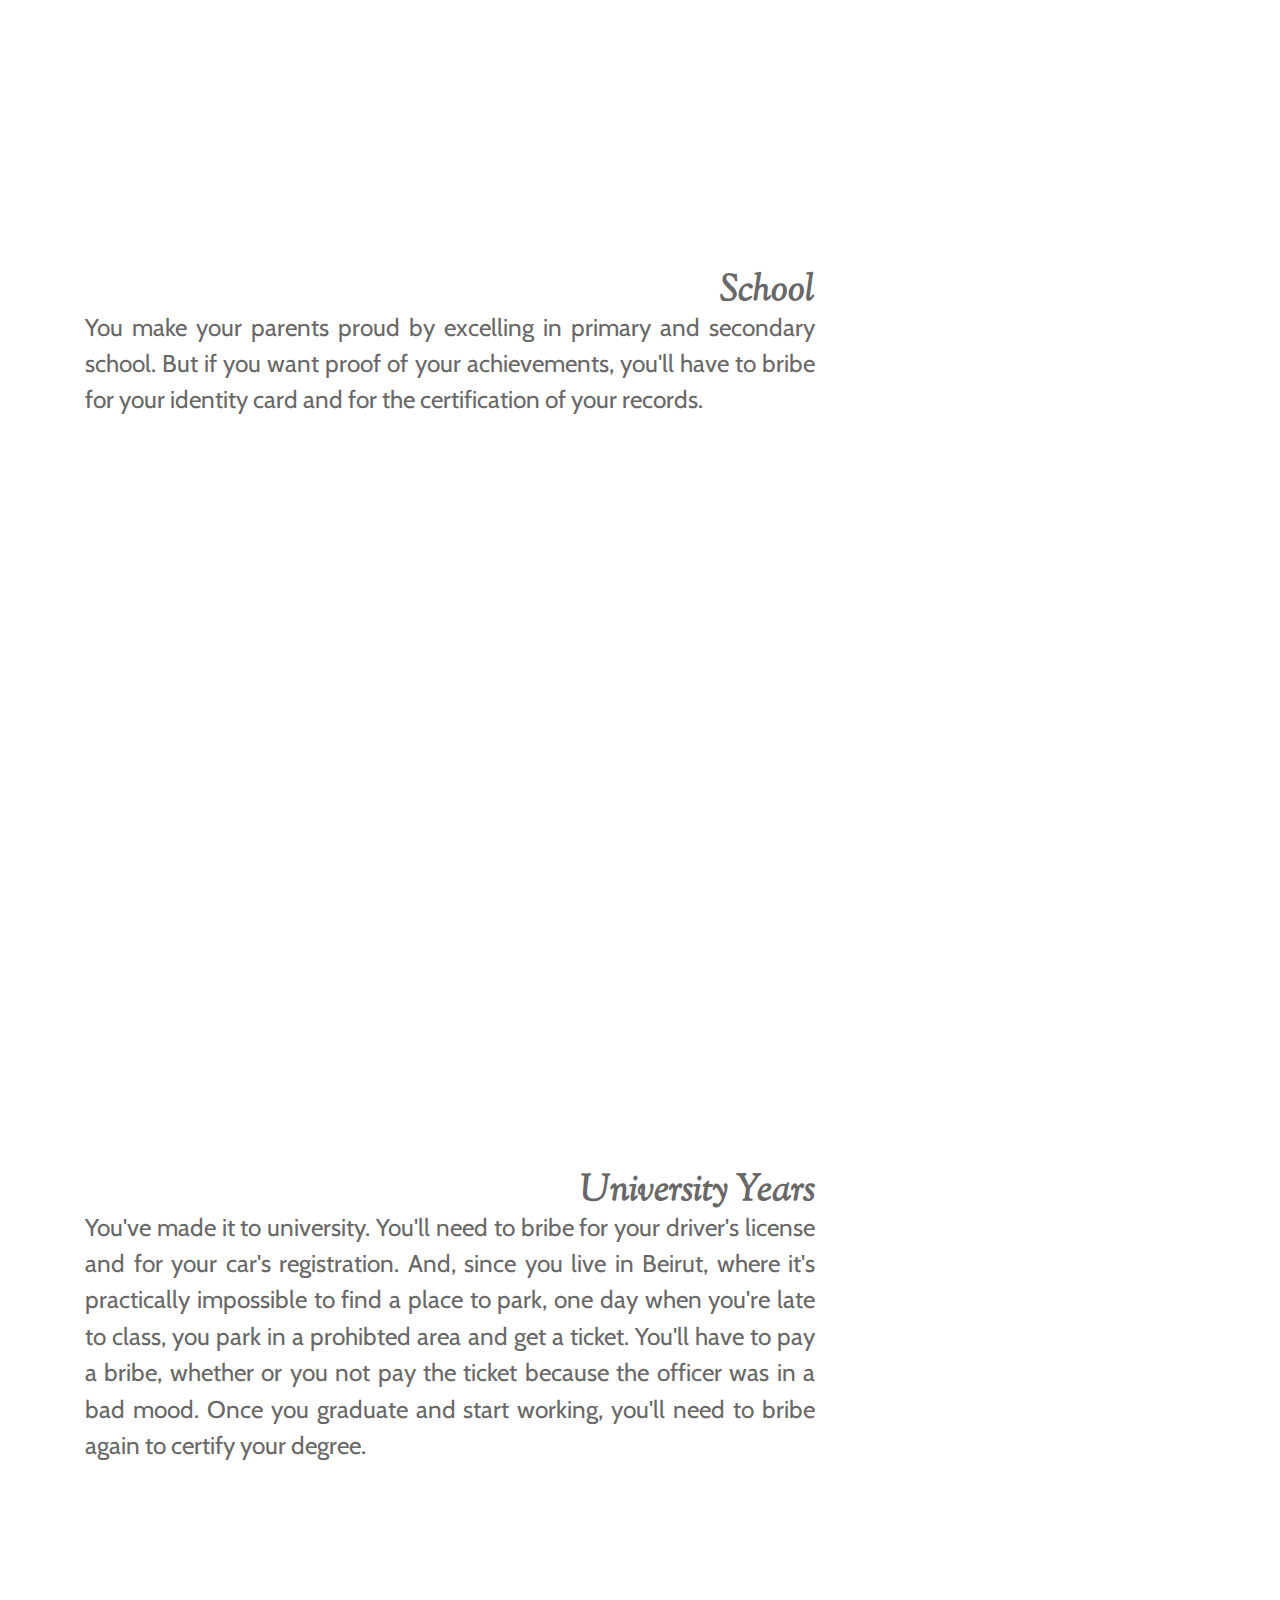
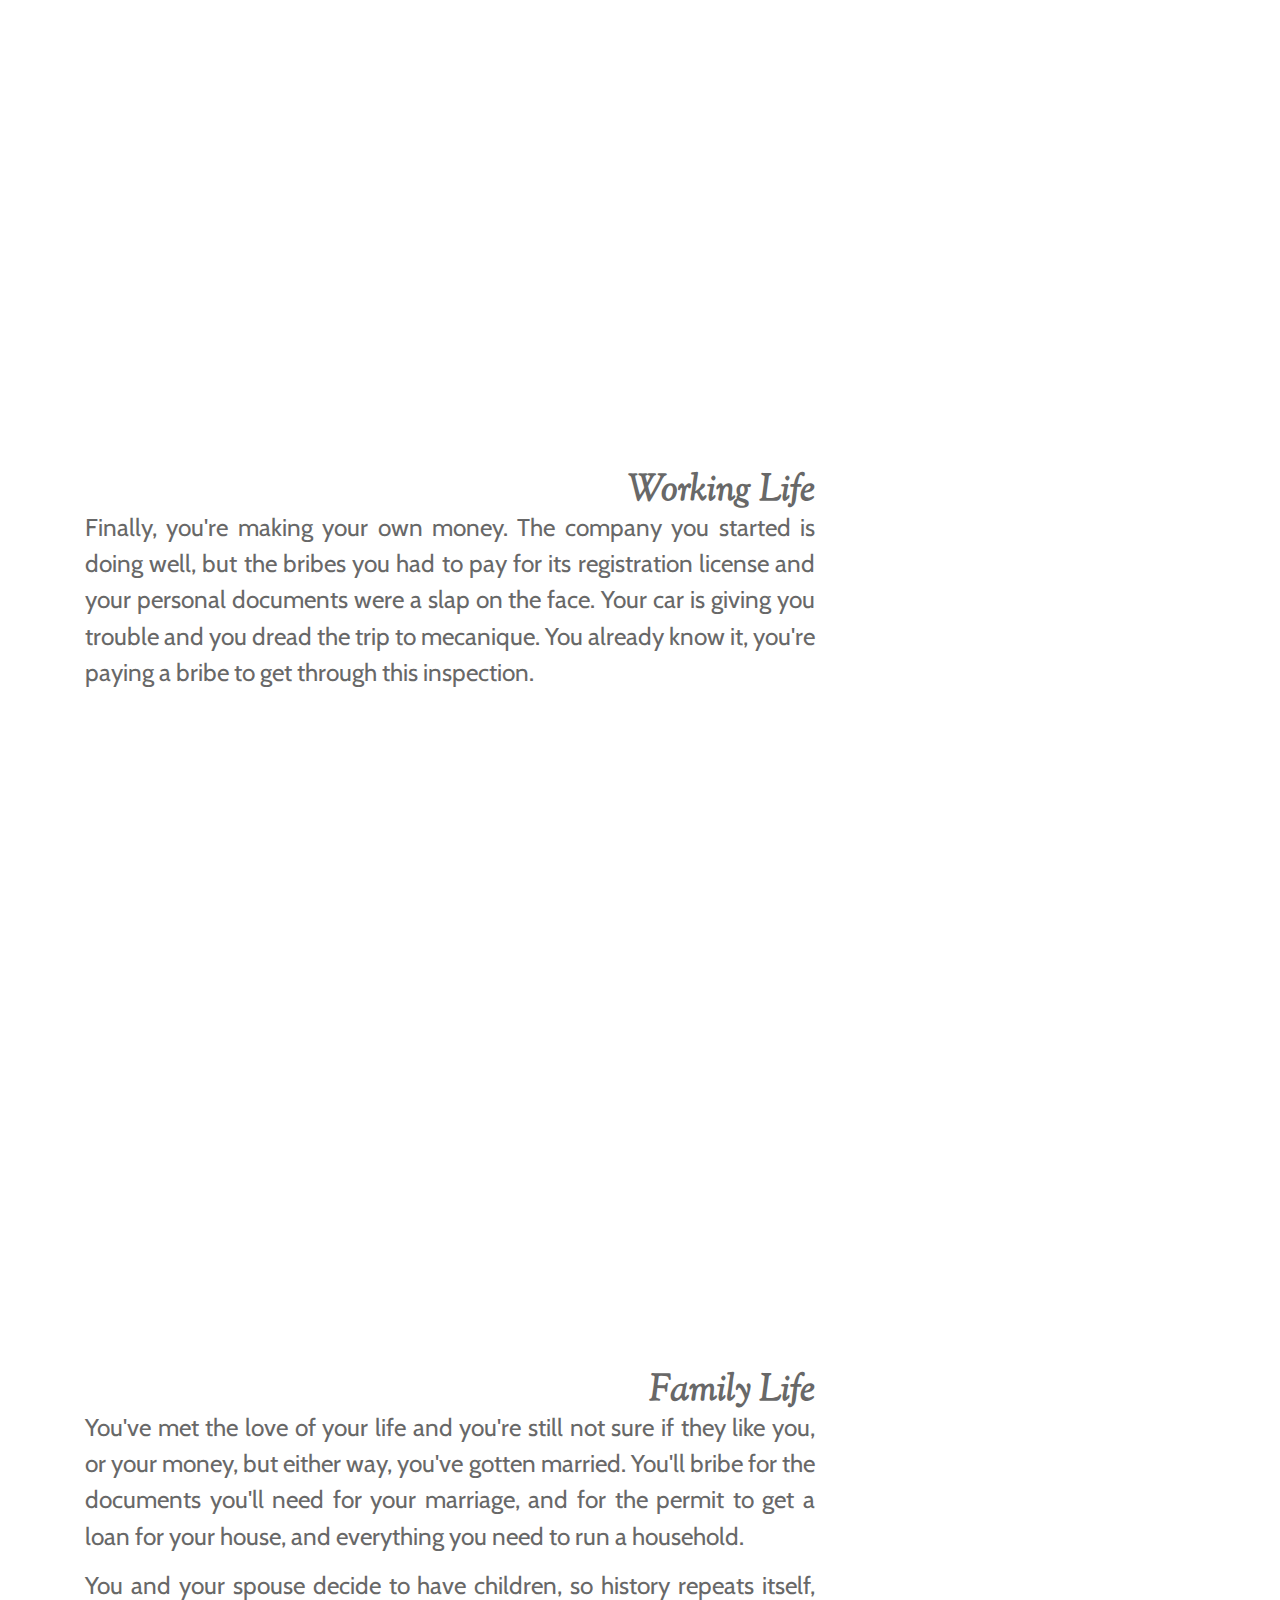
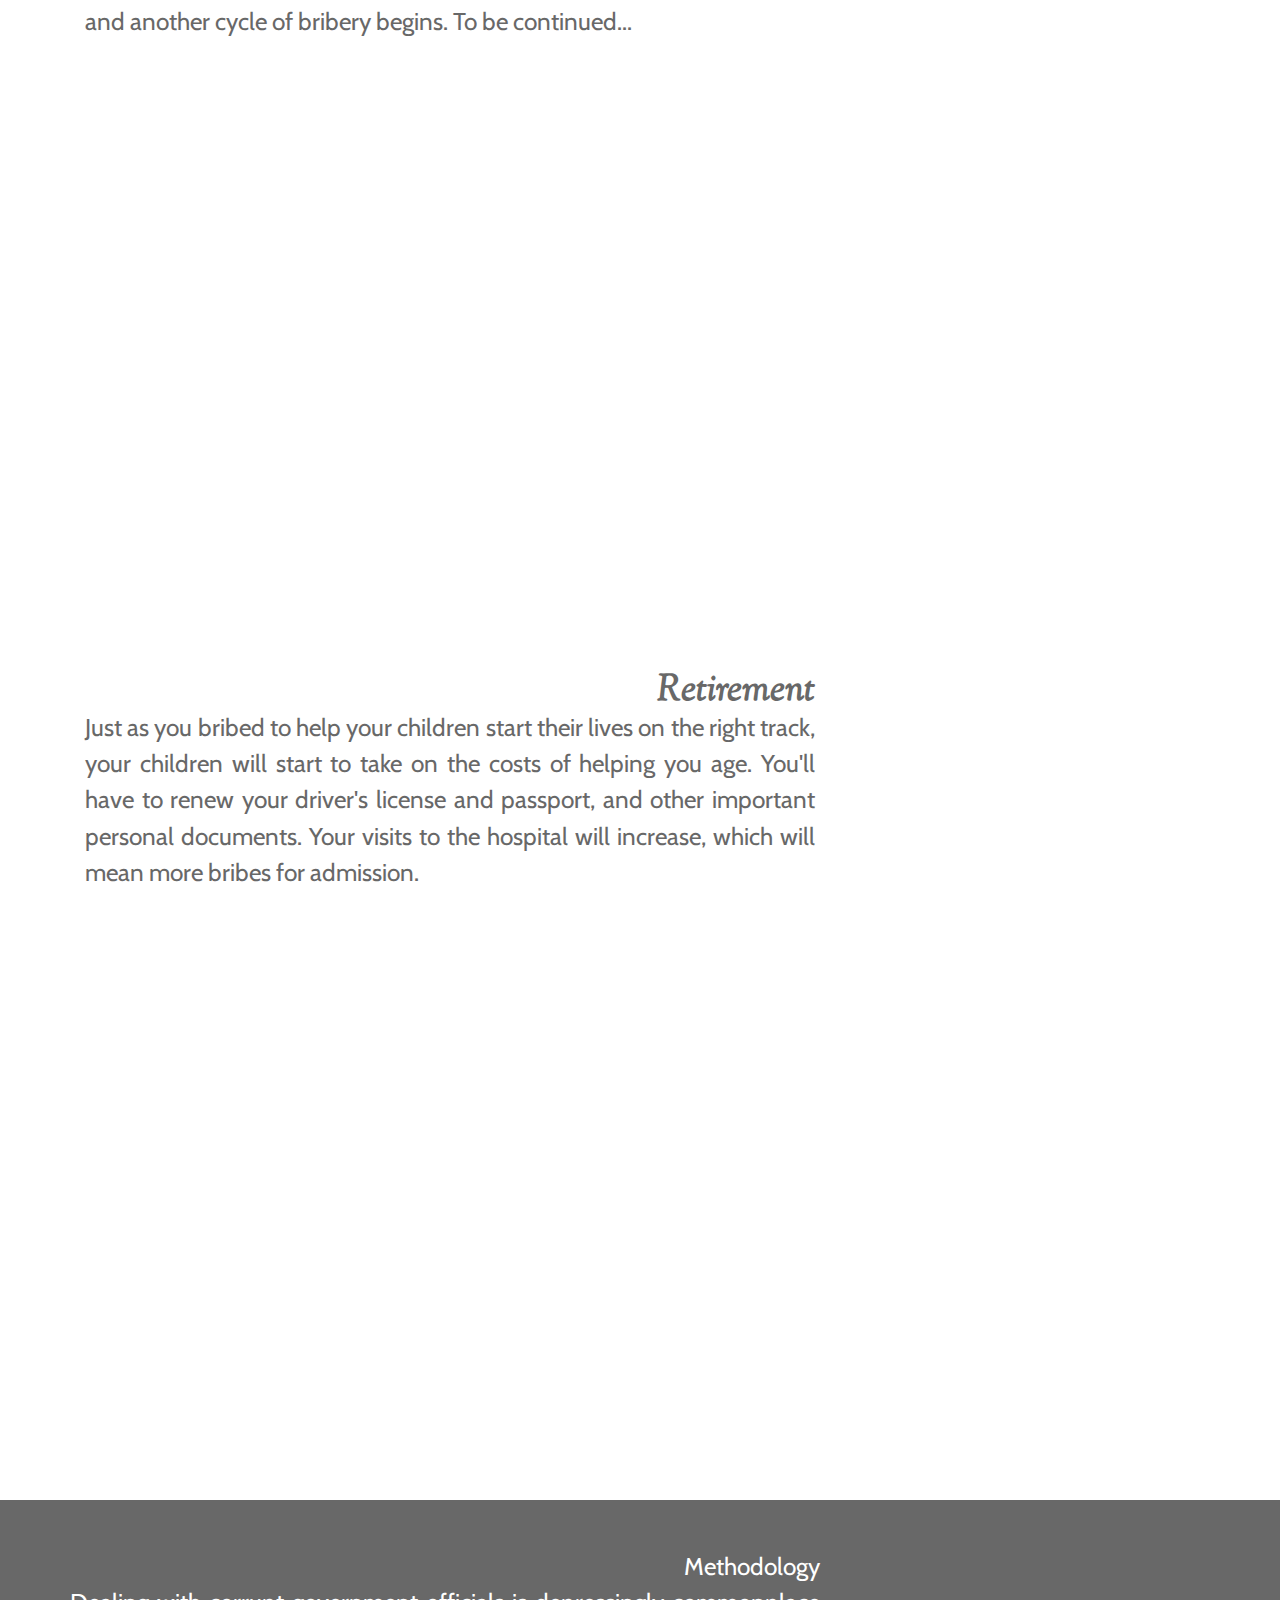
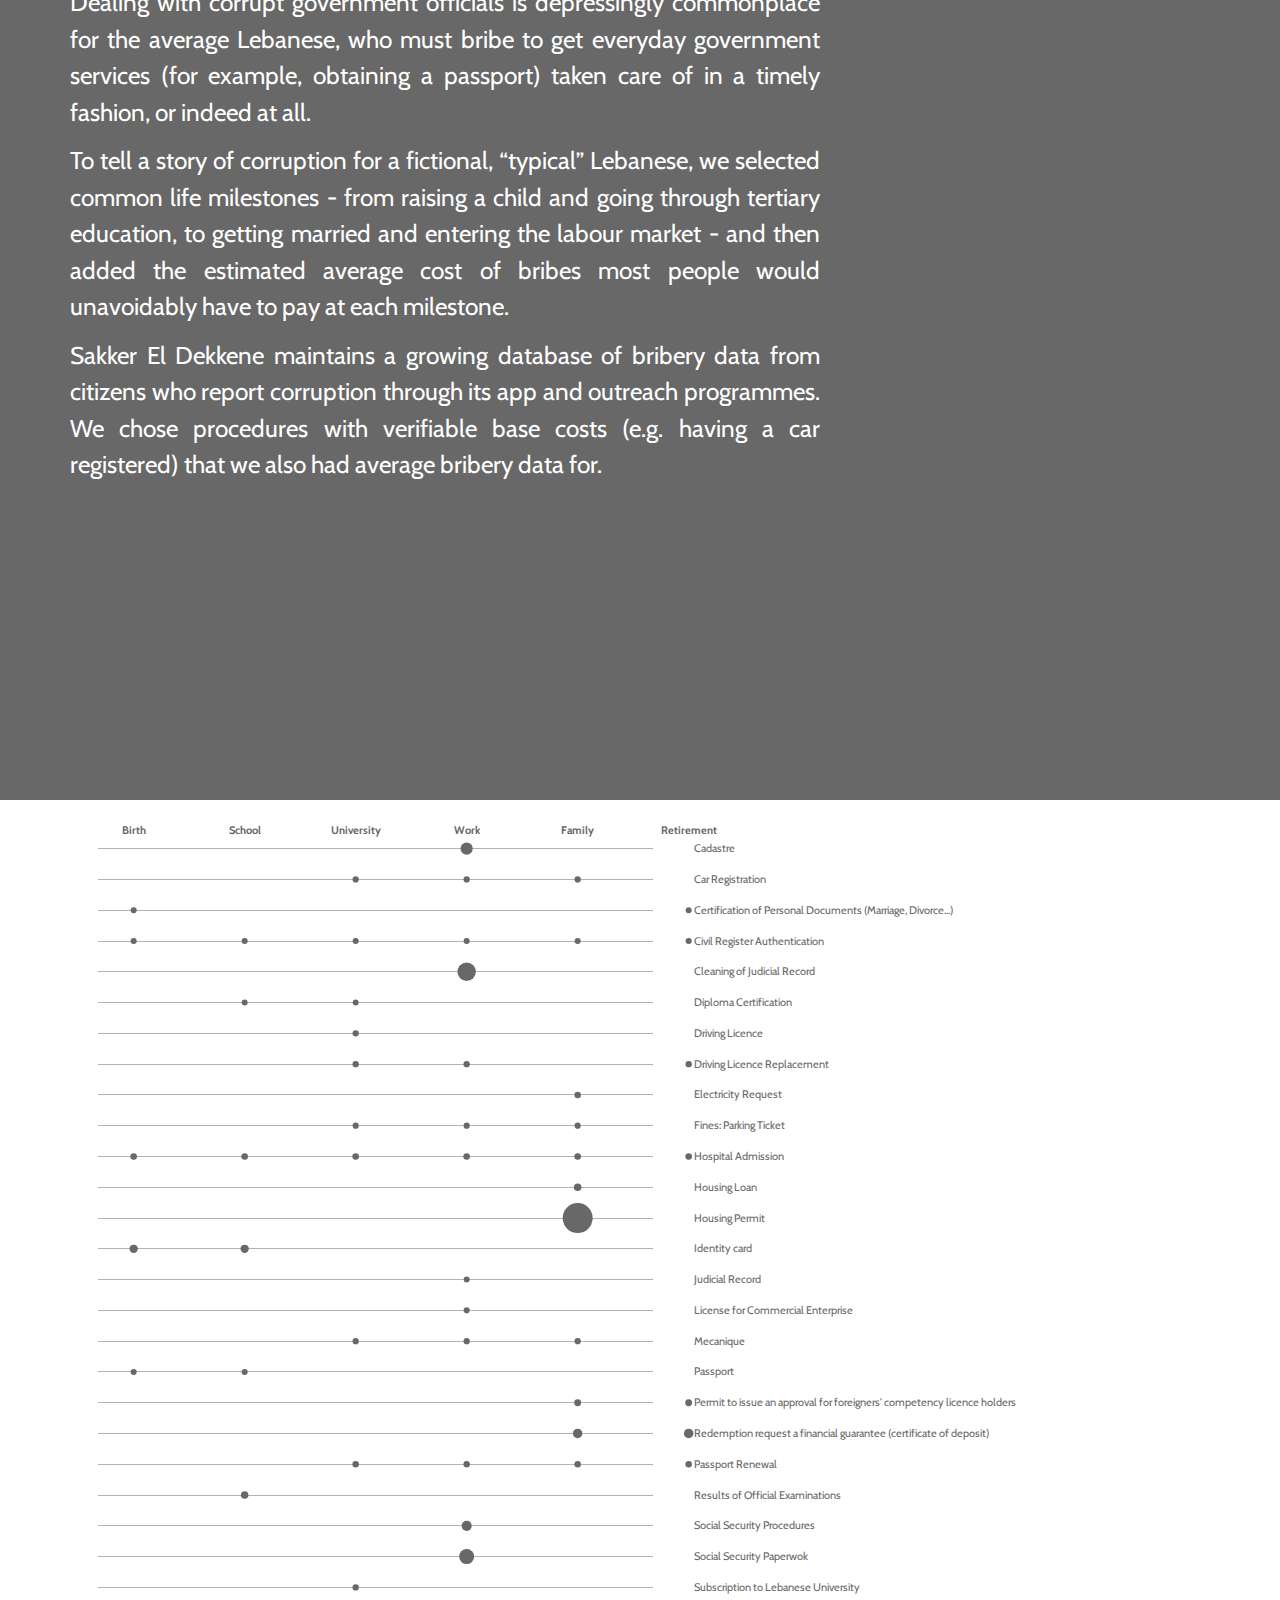
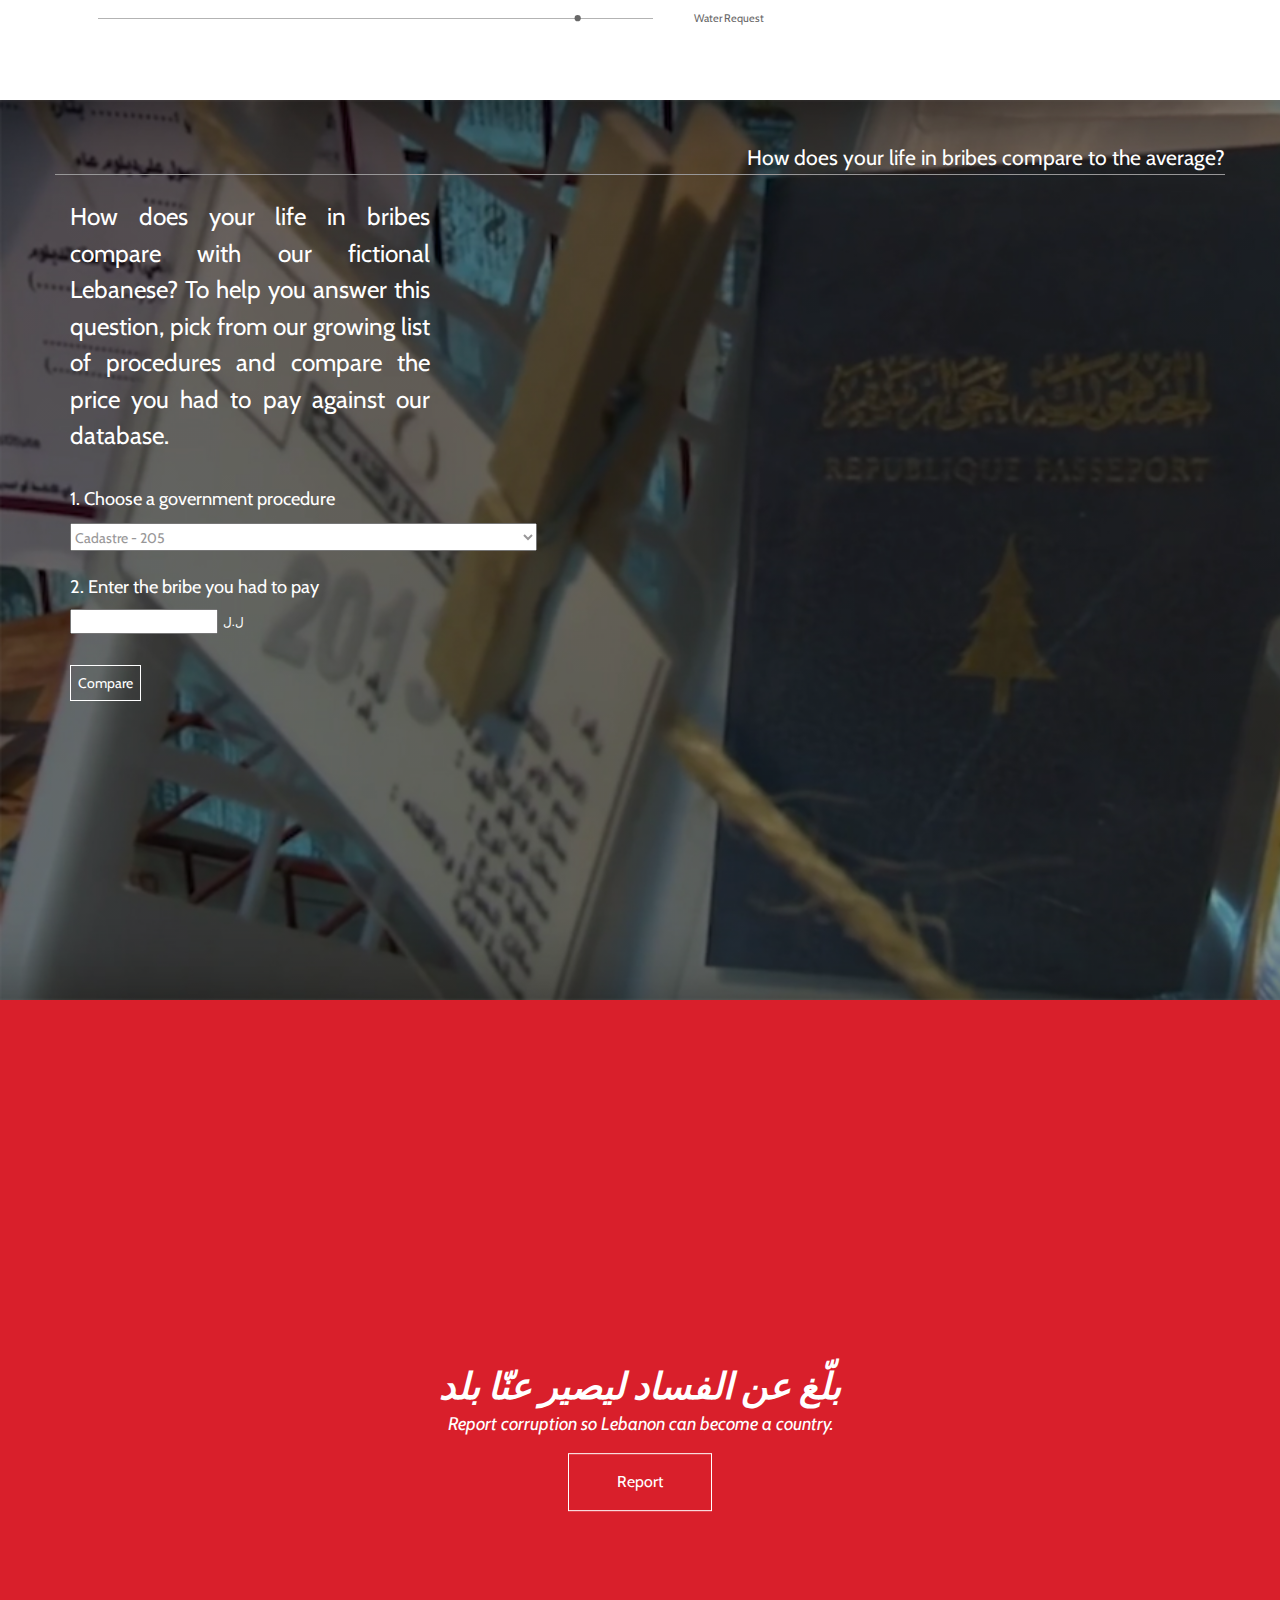
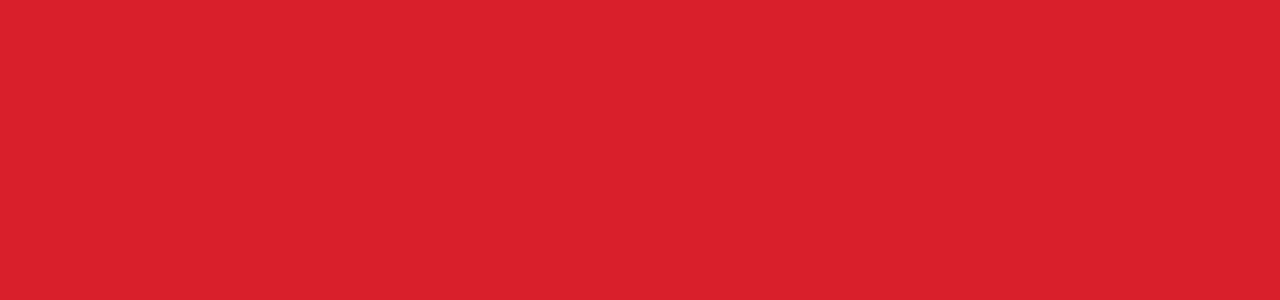
==== commit e82925ca: "saving bubble chart" ====
--- a/index.html
+++ b/index.html
@@ -15,23 +15,25 @@
 
   <!-- Load c3.js -->
   <script src="bower_components/c3/c3.min.js"></script>
-
-  <script src="bower_components/jquery-countTo/jquery.countTo.js"></script>
   <script src="bower_components/bootstrap/dist/js/bootstrap.min.js"></script>
   <link href='bower_components/bootstrap/dist/css/bootstrap.min.css' rel='stylesheet'/>
   <script src="bower_components/waypoints/lib/jquery.waypoints.min.js"></script>
   <script src="bower_components/waypoints/lib/shortcuts/sticky.min.js"></script>
   <link href='css/style.min.css' rel='stylesheet'/>
+  <link href='css/style.min.css' rel='stylesheet'/>
+  <link href='css/bubble.css' rel='stylesheet'/>  
 </head>
 <body>
-  <section class="parent fullHeight">
+<!--   <section class="parent fullHeight">
     <div class="child">
       <h1>ليرة ورا ليرة</h1>
       <h2>A Lebanese life in bribes</h2>
     </div>
-  </section>
+  </section> -->
   <section class="section parent fullHeight" id="hero">
      <div class="child">
+      <h1>ليرة ورا ليرة</h1>
+      <h2 style="color:white;">A Lebanese life in bribes</h2>
       <div class="lead">
         <p>
           Did you know the average Lebanese will give up the equivalent of 8,850 shawarma, one and a half cars, or 1662 tanks of gas in bribes in their lifetime?
@@ -111,6 +113,14 @@
       </div>
     </div>
   </section>
+  <section class="section fullHeight">
+    <div class="container">
+    <div class="col-md-12">
+      <div id="bubbleChart">
+      </div>
+    </div>
+  </div>
+</section>
     <section class="section fullHeight" id="breakdown">
     <div class="container">
       <div class="row">
@@ -163,5 +173,6 @@
 </footer>   -->
 <script src="js/main.js"></script>
 <script src="js/profile.js"></script>
+<script src="js/bubble.js"></script>
 </body>
 </html>
--- a/css/style.min.css
+++ b/css/style.min.css
@@ -1 +1 @@
-@import "https://fonts.googleapis.com/css?family=Sorts+Mill+Goudy|Cabin:400,400italic";@import url(profile.min.css);html,body,div,span,applet,object,iframe,h1,h2,h3,h4,h5,h6,p,blockquote,pre,a,abbr,acronym,address,big,cite,code,del,dfn,em,img,ins,kbd,q,s,samp,small,strike,strong,sub,sup,tt,var,b,u,i,center,dl,dt,dd,ol,ul,li,fieldset,form,label,legend,table,caption,tbody,tfoot,thead,tr,th,td,article,aside,canvas,details,embed,figure,figcaption,footer,header,hgroup,menu,nav,output,ruby,section,summary,time,mark,audio,video{margin:0;padding:0;border:0;font-size:100%;font:inherit;vertical-align:baseline}article,aside,details,figcaption,figure,footer,header,hgroup,menu,nav,section{display:block}body{line-height:1}ol,ul{list-style:none}blockquote,q{quotes:none}blockquote:before,blockquote:after,q:before,q:after{content:'';content:none}table{border-collapse:collapse;border-spacing:0}.serif{font-family:'Sorts Mill Goudy',serif}.sansSerif{font-family:Cabin,sans-serif}.italic{font-style:italic}body{margin:0;color:#686868;line-height:1.5;font-size:16px;font-family:Cabin,sans-serif}h1{color:#d91f2b;font-size:4em;margin:0;text-align:center;font-family:'Sorts Mill Goudy',serif}h2{color:#686868;font-size:3em;font-weight:700;text-align:center;font-style:italic;margin-top:0;font-family:'Sorts Mill Goudy',serif;line-height:1}p{padding-bottom:.5em}.stuck{margin:0;height:auto;position:fixed;top:0;z-index:10000;padding-top:2em}.table,#runningTotal{font-size:.6em;margin-left:2em;color:#b1b1b1}#runningTotal{padding-left:.5em}.table>tbody>tr>td,.table>tbody>tr>th,.table>tfoot>tr>td,.table>tfoot>tr>th,.table>thead>tr>td,.table>thead>tr>th{border-color:#cbcacb}table.hidden{display:none}table.visible{display:inline}.fullHeight{height:100vh!important}.parent{position:relative!important}.child{position:absolute!important;top:50%!important;left:50%!important;transform:translate(-50%,-50%)!important}#stage-birth h2,#stage-school h2,#stage-university h2,#stage-workingLife h2,#stage-familyLife h2,#stage-retirement h2{margin-bottom:0;text-align:right;font-size:1.5em;padding-top:2em}section#hero{background-image:linear-gradient(rgba(0,0,0,.6),rgba(0,0,0,.6)),url(../assets/hero.jpg);background-size:cover;position:relative;color:#fff!important}section#breakdown{background-image:linear-gradient(rgba(0,0,0,.4),rgba(0,0,0,.4)),url(../assets/breakdown.jpg);background-size:cover;position:relative;color:#fff!important}section#hero p.small{color:#fff!important;font-size:75%;padding-top:1em;font-style:italic}div.lead{font-size:1.5em;padding:1em;margin:0 auto;text-align:center}section div{font-size:1.15em;text-align:justify}table#table-breakdown{font-size:.25em}section#methodology{background:#686868;color:#fff}section#methodology h3,section#breakdown h3{color:#fff;text-align:right;margin-top:2em}section#methodology p{font-size:.6em}section.report{background:#d91f2b;color:#fff;padding:4em 0 6em 0;text-align:center}section.report h2{font-size:2em;color:#fff}section.report h3{font-size:1em;font-weight:400;font-style:italic;text-align:center}div.report-buttons{margin:0 auto;text-align:center}a.reportButton,a.methodologyButton{border:1px solid #fff;display:inline-block;padding:1em 3em;background:#d91f2b;color:#fff;margin:1em;font-size:.75em;font-family:Cabin,sans-serif;text-decoration:none}a.reportButton:hover,a.reportButton:focus,a.reportButton:active,a.methodologyButton:hover,a.methodologyButton:focus,a.methodologyButton:active{background:#fff;color:#d91f2b}footer{background:#d91f2b;padding:1em;color:#fff}.birth,.school,.university,.workingLife,.familyLife,.retirement{opacity:0}.invisible{border:none}@media (max-width:768px){h1{font-size:3em}h2{font-size:2em}div.lead{width:100%;font-size:1.25em;font-weight:700;padding:0}.child{width:90%}div.inner p{font-size:14px}div.lead .small{font-size:100%}div.inner{width:initial}section div{padding:initial;font-size:1em}section div.child{padding:0;top:40%!important}div.report-buttons{padding-top:0}section.report h2,section.report h3{margin-bottom:0}.table,#runningTotal{margin-left:0}}@media (min-width:768px){div.inner p{font-size:1em}}@media (min-width:1200px){#methodology p,#breakdown p{font-size:1em!important}}+@import "https://fonts.googleapis.com/css?family=Sorts+Mill+Goudy|Cabin:400,400italic";@import url(profile.min.css);html,body,div,span,applet,object,iframe,h1,h2,h3,h4,h5,h6,p,blockquote,pre,a,abbr,acronym,address,big,cite,code,del,dfn,em,img,ins,kbd,q,s,samp,small,strike,strong,sub,sup,tt,var,b,u,i,center,dl,dt,dd,ol,ul,li,fieldset,form,label,legend,table,caption,tbody,tfoot,thead,tr,th,td,article,aside,canvas,details,embed,figure,figcaption,footer,header,hgroup,menu,nav,output,ruby,section,summary,time,mark,audio,video{margin:0;padding:0;border:0;font-size:100%;font:inherit;vertical-align:baseline}article,aside,details,figcaption,figure,footer,header,hgroup,menu,nav,section{display:block}body{line-height:1}ol,ul{list-style:none}blockquote,q{quotes:none}blockquote:before,blockquote:after,q:before,q:after{content:'';content:none}table{border-collapse:collapse;border-spacing:0}.serif{font-family:'Sorts Mill Goudy',serif}.sansSerif{font-family:Cabin,sans-serif}.italic{font-style:italic}body{margin:0;color:#686868;line-height:1.5;font-size:16px;font-family:Cabin,sans-serif}h1{color:#d91f2b;font-size:4em;margin:0;text-align:center;font-family:'Sorts Mill Goudy',serif}h2{color:#686868;font-size:3em;font-weight:700;text-align:center;font-style:italic;margin-top:0;font-family:'Sorts Mill Goudy',serif;line-height:1}p{padding-bottom:.5em}.stuck{margin:0;height:auto;position:fixed;top:0;z-index:10000;padding-top:2em}.table,#runningTotal{font-size:.6em;margin-left:2em;color:#b1b1b1}#runningTotal{padding-left:.5em}.table>tbody>tr>td,.table>tbody>tr>th,.table>tfoot>tr>td,.table>tfoot>tr>th,.table>thead>tr>td,.table>thead>tr>th{border-color:#cbcacb}table.hidden{display:none}table.visible{display:inline}.fullHeight{height:100vh!important}.parent{position:relative!important}.child{position:absolute!important;top:50%!important;left:50%!important;transform:translate(-50%,-50%)!important}#stage-birth h2,#stage-school h2,#stage-university h2,#stage-workingLife h2,#stage-familyLife h2,#stage-retirement h2{margin-bottom:0;text-align:right;font-size:1.5em;padding-top:2em}section#hero{background-image:linear-gradient(rgba(0,0,0,.6),rgba(0,0,0,.6)),url(../assets/hero.jpg);background-size:cover;position:relative;color:#fff!important}section#breakdown{background-image:linear-gradient(rgba(0,0,0,.4),rgba(0,0,0,.4)),url(../assets/breakdown.jpg);background-size:cover;position:relative;color:#fff!important}section#hero p.small{color:#fff!important;font-size:75%;padding-top:1em;font-style:italic}div.lead{font-size:1.5em;padding:1em;margin:0 auto;text-align:center}section div{font-size:1.15em;text-align:justify}table#table-breakdown{font-size:.25em}section#methodology{background:#686868;color:#fff}section#methodology h3,section#breakdown h3{color:#fff;text-align:right;margin-top:2em}section#methodology p{font-size:.6em}section.report{background:#d91f2b;color:#fff;padding:4em 0 6em 0;text-align:center}section.report h2{font-size:2em;color:#fff}section.report h3{font-size:1em;font-weight:400;font-style:italic;text-align:center}div.report-buttons{margin:0 auto;text-align:center}a.reportButton,a.methodologyButton{border:1px solid #fff;display:inline-block;padding:1em 3em;background:#d91f2b;color:#fff;margin:1em;font-size:.75em;font-family:Cabin,sans-serif;text-decoration:none}a.reportButton:hover,a.reportButton:focus,a.reportButton:active,a.methodologyButton:hover,a.methodologyButton:focus,a.methodologyButton:active{background:#fff;color:#d91f2b}footer{background:#d91f2b;padding:1em;color:#fff}.birth,.school,.university,.workingLife,.familyLife,.retirement{opacity:0}.invisible{border:none}@media (max-width:768px){h1{font-size:3em}h2{font-size:2em}div.lead{width:100%;font-size:1.25em;font-weight:700;padding:0}.child{width:90%}div.inner p{font-size:14px}div.lead .small{font-size:100%}div.inner{width:initial}section div{padding:initial;font-size:1em}section div.child{padding:0;top:40%!important}div.report-buttons{padding-top:0}section.report h2,section.report h3{margin-bottom:0}.table,#runningTotal{margin-left:0}}@media (min-width:768px) and (max-width:991px){div.inner p{font-size:1em}h2,#methodology h3{font-size:2.5em!important}p{font-size:2em!important}section#methodology p{font-size:1em!important}}@media (min-width:1200px){#methodology p,#breakdown p{font-size:1em!important}}--- a/css/style.min.css
+++ b/css/style.min.css
@@ -1 +1 @@
-@import "https://fonts.googleapis.com/css?family=Sorts+Mill+Goudy|Cabin:400,400italic";@import url(profile.min.css);html,body,div,span,applet,object,iframe,h1,h2,h3,h4,h5,h6,p,blockquote,pre,a,abbr,acronym,address,big,cite,code,del,dfn,em,img,ins,kbd,q,s,samp,small,strike,strong,sub,sup,tt,var,b,u,i,center,dl,dt,dd,ol,ul,li,fieldset,form,label,legend,table,caption,tbody,tfoot,thead,tr,th,td,article,aside,canvas,details,embed,figure,figcaption,footer,header,hgroup,menu,nav,output,ruby,section,summary,time,mark,audio,video{margin:0;padding:0;border:0;font-size:100%;font:inherit;vertical-align:baseline}article,aside,details,figcaption,figure,footer,header,hgroup,menu,nav,section{display:block}body{line-height:1}ol,ul{list-style:none}blockquote,q{quotes:none}blockquote:before,blockquote:after,q:before,q:after{content:'';content:none}table{border-collapse:collapse;border-spacing:0}.serif{font-family:'Sorts Mill Goudy',serif}.sansSerif{font-family:Cabin,sans-serif}.italic{font-style:italic}body{margin:0;color:#686868;line-height:1.5;font-size:16px;font-family:Cabin,sans-serif}h1{color:#d91f2b;font-size:4em;margin:0;text-align:center;font-family:'Sorts Mill Goudy',serif}h2{color:#686868;font-size:3em;font-weight:700;text-align:center;font-style:italic;margin-top:0;font-family:'Sorts Mill Goudy',serif;line-height:1}p{padding-bottom:.5em}.stuck{margin:0;height:auto;position:fixed;top:0;z-index:10000;padding-top:2em}.table,#runningTotal{font-size:.6em;margin-left:2em;color:#b1b1b1}#runningTotal{padding-left:.5em}.table>tbody>tr>td,.table>tbody>tr>th,.table>tfoot>tr>td,.table>tfoot>tr>th,.table>thead>tr>td,.table>thead>tr>th{border-color:#cbcacb}table.hidden{display:none}table.visible{display:inline}.fullHeight{height:100vh!important}.parent{position:relative!important}.child{position:absolute!important;top:50%!important;left:50%!important;transform:translate(-50%,-50%)!important}#stage-birth h2,#stage-school h2,#stage-university h2,#stage-workingLife h2,#stage-familyLife h2,#stage-retirement h2{margin-bottom:0;text-align:right;font-size:1.5em;padding-top:2em}section#hero{background-image:linear-gradient(rgba(0,0,0,.6),rgba(0,0,0,.6)),url(../assets/hero.jpg);background-size:cover;position:relative;color:#fff!important}section#breakdown{background-image:linear-gradient(rgba(0,0,0,.4),rgba(0,0,0,.4)),url(../assets/breakdown.jpg);background-size:cover;position:relative;color:#fff!important}section#hero p.small{color:#fff!important;font-size:75%;padding-top:1em;font-style:italic}div.lead{font-size:1.5em;padding:1em;margin:0 auto;text-align:center}section div{font-size:1.15em;text-align:justify}table#table-breakdown{font-size:.25em}section#methodology{background:#686868;color:#fff}section#methodology h3,section#breakdown h3{color:#fff;text-align:right;margin-top:2em}section#methodology p{font-size:.6em}section.report{background:#d91f2b;color:#fff;padding:4em 0 6em 0;text-align:center}section.report h2{font-size:2em;color:#fff}section.report h3{font-size:1em;font-weight:400;font-style:italic;text-align:center}div.report-buttons{margin:0 auto;text-align:center}a.reportButton,a.methodologyButton{border:1px solid #fff;display:inline-block;padding:1em 3em;background:#d91f2b;color:#fff;margin:1em;font-size:.75em;font-family:Cabin,sans-serif;text-decoration:none}a.reportButton:hover,a.reportButton:focus,a.reportButton:active,a.methodologyButton:hover,a.methodologyButton:focus,a.methodologyButton:active{background:#fff;color:#d91f2b}footer{background:#d91f2b;padding:1em;color:#fff}.birth,.school,.university,.workingLife,.familyLife,.retirement{opacity:0}.invisible{border:none}@media (max-width:768px){h1{font-size:3em}h2{font-size:2em}div.lead{width:100%;font-size:1.25em;font-weight:700;padding:0}.child{width:90%}div.inner p{font-size:14px}div.lead .small{font-size:100%}div.inner{width:initial}section div{padding:initial;font-size:1em}section div.child{padding:0;top:40%!important}div.report-buttons{padding-top:0}section.report h2,section.report h3{margin-bottom:0}.table,#runningTotal{margin-left:0}}@media (min-width:768px){div.inner p{font-size:1em}}@media (min-width:1200px){#methodology p,#breakdown p{font-size:1em!important}}+@import "https://fonts.googleapis.com/css?family=Sorts+Mill+Goudy|Cabin:400,400italic";@import url(profile.min.css);html,body,div,span,applet,object,iframe,h1,h2,h3,h4,h5,h6,p,blockquote,pre,a,abbr,acronym,address,big,cite,code,del,dfn,em,img,ins,kbd,q,s,samp,small,strike,strong,sub,sup,tt,var,b,u,i,center,dl,dt,dd,ol,ul,li,fieldset,form,label,legend,table,caption,tbody,tfoot,thead,tr,th,td,article,aside,canvas,details,embed,figure,figcaption,footer,header,hgroup,menu,nav,output,ruby,section,summary,time,mark,audio,video{margin:0;padding:0;border:0;font-size:100%;font:inherit;vertical-align:baseline}article,aside,details,figcaption,figure,footer,header,hgroup,menu,nav,section{display:block}body{line-height:1}ol,ul{list-style:none}blockquote,q{quotes:none}blockquote:before,blockquote:after,q:before,q:after{content:'';content:none}table{border-collapse:collapse;border-spacing:0}.serif{font-family:'Sorts Mill Goudy',serif}.sansSerif{font-family:Cabin,sans-serif}.italic{font-style:italic}body{margin:0;color:#686868;line-height:1.5;font-size:16px;font-family:Cabin,sans-serif}h1{color:#d91f2b;font-size:4em;margin:0;text-align:center;font-family:'Sorts Mill Goudy',serif}h2{color:#686868;font-size:3em;font-weight:700;text-align:center;font-style:italic;margin-top:0;font-family:'Sorts Mill Goudy',serif;line-height:1}p{padding-bottom:.5em}.stuck{margin:0;height:auto;position:fixed;top:0;z-index:10000;padding-top:2em}.table,#runningTotal{font-size:.6em;margin-left:2em;color:#b1b1b1}#runningTotal{padding-left:.5em}.table>tbody>tr>td,.table>tbody>tr>th,.table>tfoot>tr>td,.table>tfoot>tr>th,.table>thead>tr>td,.table>thead>tr>th{border-color:#cbcacb}table.hidden{display:none}table.visible{display:inline}.fullHeight{height:100vh!important}.parent{position:relative!important}.child{position:absolute!important;top:50%!important;left:50%!important;transform:translate(-50%,-50%)!important}#stage-birth h2,#stage-school h2,#stage-university h2,#stage-workingLife h2,#stage-familyLife h2,#stage-retirement h2{margin-bottom:0;text-align:right;font-size:1.5em;padding-top:2em}section#hero{background-image:linear-gradient(rgba(0,0,0,.6),rgba(0,0,0,.6)),url(../assets/hero.jpg);background-size:cover;position:relative;color:#fff!important}section#breakdown{background-image:linear-gradient(rgba(0,0,0,.4),rgba(0,0,0,.4)),url(../assets/breakdown.jpg);background-size:cover;position:relative;color:#fff!important}section#hero p.small{color:#fff!important;font-size:75%;padding-top:1em;font-style:italic}div.lead{font-size:1.5em;padding:1em;margin:0 auto;text-align:center}section div{font-size:1.15em;text-align:justify}table#table-breakdown{font-size:.25em}section#methodology{background:#686868;color:#fff}section#methodology h3,section#breakdown h3{color:#fff;text-align:right;margin-top:2em}section#methodology p{font-size:.6em}section.report{background:#d91f2b;color:#fff;padding:4em 0 6em 0;text-align:center}section.report h2{font-size:2em;color:#fff}section.report h3{font-size:1em;font-weight:400;font-style:italic;text-align:center}div.report-buttons{margin:0 auto;text-align:center}a.reportButton,a.methodologyButton{border:1px solid #fff;display:inline-block;padding:1em 3em;background:#d91f2b;color:#fff;margin:1em;font-size:.75em;font-family:Cabin,sans-serif;text-decoration:none}a.reportButton:hover,a.reportButton:focus,a.reportButton:active,a.methodologyButton:hover,a.methodologyButton:focus,a.methodologyButton:active{background:#fff;color:#d91f2b}footer{background:#d91f2b;padding:1em;color:#fff}.birth,.school,.university,.workingLife,.familyLife,.retirement{opacity:0}.invisible{border:none}@media (max-width:768px){h1{font-size:3em}h2{font-size:2em}div.lead{width:100%;font-size:1.25em;font-weight:700;padding:0}.child{width:90%}div.inner p{font-size:14px}div.lead .small{font-size:100%}div.inner{width:initial}section div{padding:initial;font-size:1em}section div.child{padding:0;top:40%!important}div.report-buttons{padding-top:0}section.report h2,section.report h3{margin-bottom:0}.table,#runningTotal{margin-left:0}}@media (min-width:768px) and (max-width:991px){div.inner p{font-size:1em}h2,#methodology h3{font-size:2.5em!important}p{font-size:2em!important}section#methodology p{font-size:1em!important}}@media (min-width:1200px){#methodology p,#breakdown p{font-size:1em!important}}--- a/css/bubble.css
+++ b/css/bubble.css
@@ -0,0 +1 @@
+.Birth,.School,.University,.Work,.Family,.Retirement{transform:translate(2em,2em)}.xAxis path,.xAxis line{fill:none;shape-rendering:crispEdges}.xAxis text{font-family:Cabin,sans-serif;font-size:11px;font-weight:700}.xAxis{transform:translate(2em,2em)}.xAxis .tick text{transform:translateY(-.5em)}.yAxis path,.yAxis line{fill:none;shape-rendering:crispEdges}.yAxis line{stroke:#686868;stroke-width:.5px}.yAxis text{font-family:Cabin,sans-serif;font-size:11px;transform:translateX(-1em)}.tick line{transform:translateX(-2em)}.circle,.xAxis .tick text,.yAxis text{fill:#686868}text.textHover{fill:#d91f2b;font-weight:700}circle.circleHover{fill:#d91f2b}line.lineHover{stroke:#d91f2b;stroke-width:1px}